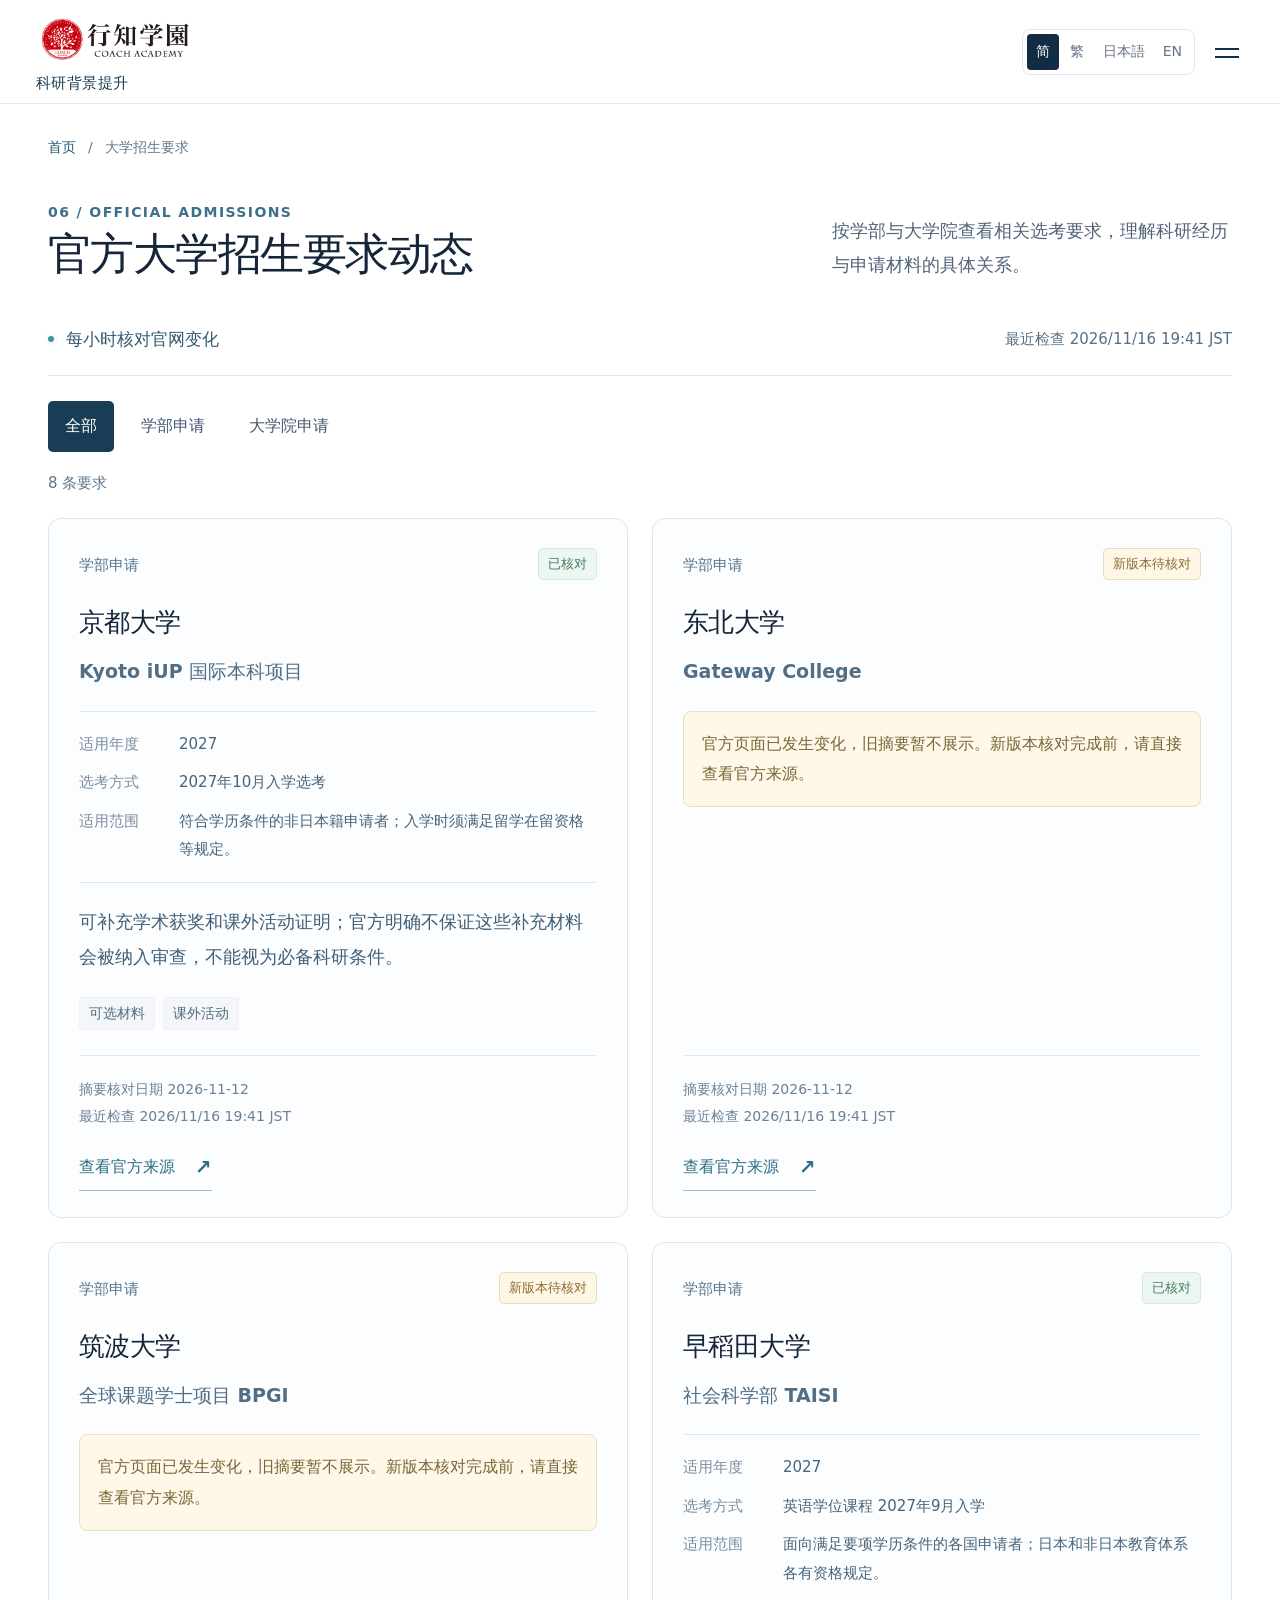
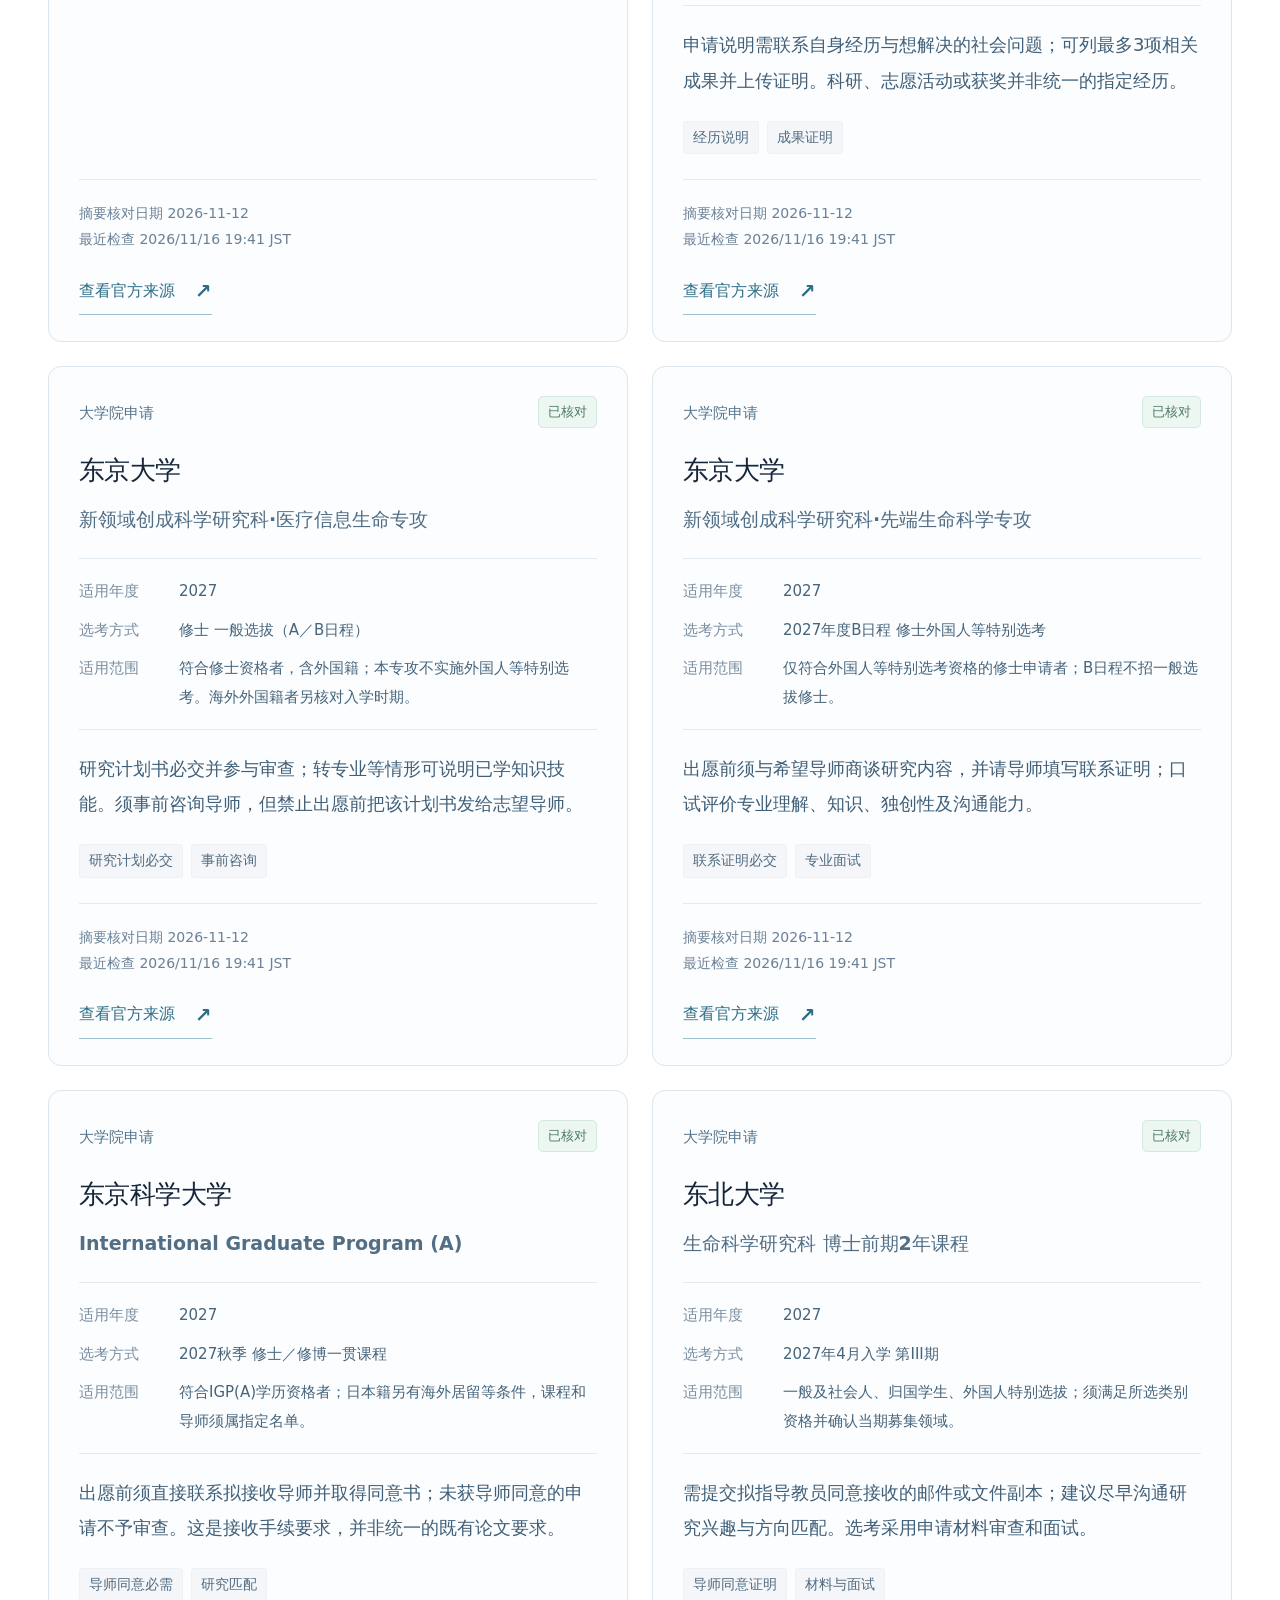
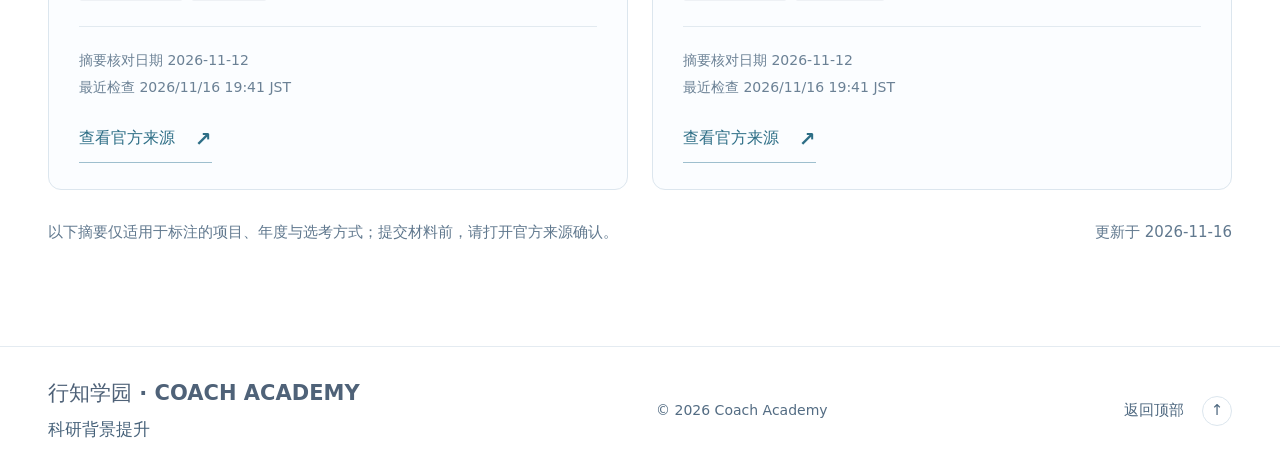
==== admissions.html @ 60f432d0 "Split research website into focused pages with shared navigation" ====
<!doctype html>
<html lang="zh-CN">
<head>
  <meta charset="utf-8">
  <meta name="viewport" content="width=device-width, initial-scale=1">
  <meta name="theme-color" content="#091526">
  <meta name="description" content="行知学园（行知学園 Coach Academy）科研背景提升：面向日本学部与大学院升学，提供生命科学、化学、智能计算、人文社会与经济经营方向的科研实践，并汇总大学官方招生要求与合格成果。">
  <title>招生要求｜行知学园科研背景提升</title>
  <link rel="canonical" href="https://ai-research.coach-ai-assist.com/admissions.html">
  <meta property="og:type" content="website">
  <meta property="og:site_name" content="行知学园科研背景提升">
  <meta property="og:title" content="招生要求｜行知学园科研背景提升">
  <meta property="og:description" content="面向日本学部与大学院升学的科研实践：研究方向、科研经历的申请用途、大学官方招生要求与合格成果。">
  <meta property="og:url" content="https://ai-research.coach-ai-assist.com/admissions.html">
  <meta property="og:image" content="https://ai-research.coach-ai-assist.com/images/logo.png">
  <meta property="og:locale" content="zh_CN">
  <script type="application/ld+json">
  {"@context":"https://schema.org","@graph":[
    {"@type":"EducationalOrganization","@id":"https://coach-ac.co.jp/#organization","name":"行知学園","alternateName":["行知学园","Coach Academy"],"url":"https://coach-ac.co.jp/"},
    {"@type":"EducationalOrganization","@id":"https://www.coach-international.jp/#organization","name":"行知学园国际学校","alternateName":["行知国际学校"],"url":"https://www.coach-international.jp/","parentOrganization":{"@id":"https://coach-ac.co.jp/#organization"}},
    {"@type":"WebSite","@id":"https://ai-research.coach-ai-assist.com/#website","name":"行知学园科研背景提升","alternateName":["行知學園科研背景提升","行知学園 研究実践プログラム","Coach Academy Research Program"],"url":"https://ai-research.coach-ai-assist.com/","inLanguage":["zh-CN","zh-TW","ja","en"],"publisher":[{"@id":"https://coach-ac.co.jp/#organization"},{"@id":"https://www.coach-international.jp/#organization"}]}
  ]}
  </script>
  <link rel="icon" href="images/logo.png">
  <link rel="stylesheet" href="assets/site.css?v=20261116-multipage">
  <script src="assets/site.js?v=20261116-multipage" defer></script>
</head>
<body data-page="admissions" data-page-title="navAdmissions">
<a class="skip-link" href="#main" data-i18n="skip">跳转到正文</a>
<header class="site-header">
  <div class="header-inner">
    <a class="brand" href="index.html" aria-label="行知学园 科研背景提升"><img src="images/logo.png" width="1011" height="367" alt="行知学园 Coach Academy"><span class="header-program" data-i18n="headerProgram">科研背景提升</span></a>
    <nav class="main-nav" id="main-nav" aria-label="主导航"><a href="topics.html" data-i18n="navTopics">研究方向</a>
<a href="practice.html" data-i18n="navPractice">科研实践</a>
<a href="programs.html" data-i18n="navPrograms">项目方案</a>
<a href="applications.html" data-i18n="navApplications">升学应用</a>
<a href="admissions.html" aria-current="page" class="active" data-i18n="navAdmissions">招生要求</a>
<a href="honors.html" data-i18n="navHonors">合格成果</a>
<a href="contact.html" data-i18n="navContact">咨询我们</a></nav>
    <div class="header-tools">
      <div class="language-switch" role="group" aria-label="Language">
        <button type="button" data-language="zh-CN" aria-pressed="true" lang="zh-CN">简</button><button type="button" data-language="zh-TW" aria-pressed="false" lang="zh-TW">繁</button><button type="button" data-language="ja" aria-pressed="false" lang="ja">日本語</button><button type="button" data-language="en" aria-pressed="false" lang="en">EN</button>
      </div>
      <button class="menu-toggle" type="button" aria-controls="main-nav" aria-expanded="false" aria-label="打开菜单"><span></span><span></span></button>
    </div>
  </div>
</header>
<main id="main">
<div class="container breadcrumbs"><a href="index.html" data-i18n="homeNav">首页</a><span aria-hidden="true">/</span><span data-i18n="navAdmissions">招生要求</span></div><section class="admissions-section section-space" id="admissions" aria-labelledby="admissions-title">
    <div class="container">
      <div class="section-heading"><div><p class="eyebrow">06 / OFFICIAL ADMISSIONS</p><h1 id="admissions-title" data-i18n="admissionsTitle">官方大学招生要求动态</h1></div><p class="section-description" data-i18n="admissionsDescription">按学部与大学院查看相关选考要求，理解科研经历与申请材料的具体关系。</p></div>
      <div class="admissions-meta"><span class="admissions-frequency"><span class="status-dot"></span><span data-i18n="admissionsFrequency">每小时核对官网变化</span></span><span id="admissions-checked"></span></div>
      <div class="admissions-filters" id="admissions-filters" role="group" aria-label="按申请阶段筛选">
        <button class="filter-button" type="button" data-level="all" aria-pressed="true" data-i18n="admissionsAll">全部</button><button class="filter-button" type="button" data-level="undergraduate" aria-pressed="false" data-i18n="undergraduateLabel">学部申请</button><button class="filter-button" type="button" data-level="graduate" aria-pressed="false" data-i18n="graduateLabel">大学院申请</button>
      </div>
      <p class="admissions-status" id="admissions-status" role="status" aria-live="polite"></p>
      <div class="admissions-grid" id="admissions-grid"><div class="admissions-fallback"><p data-i18n="admissionsFallback">具体要求因学校、项目和选考方式而异。暂未载入核对记录时，可先查看下方申请指导，并以学校当年度募集要项为准。</p><a class="text-link" href="applications.html#applications"><span data-i18n="applicationGuide">查看科研经历的申请用途</span><span aria-hidden="true">↑</span></a></div></div>
      <div class="admissions-bottom"><p data-i18n="admissionsNote">以下摘要仅适用于标注的项目、年度与选考方式；提交材料前，请打开官方来源确认。</p><span id="admissions-updated"></span></div>
    </div>
  </section>
</main>
<footer class="site-footer"><div class="container footer-inner"><div><span class="footer-brand" data-i18n="footerBrand">行知学园 · COACH ACADEMY</span><p data-i18n="footerProgram">科研背景提升</p></div><p>© <span id="copyright-year">2026</span> Coach Academy</p><a href="#main" class="back-top"><span data-i18n="backTop">返回顶部</span><span aria-hidden="true">↑</span></a></div></footer>
</body>
</html>
---- assets/site.css ----
:root{--navy:#091526;--navy-soft:#10223a;--ink:#16263a;--muted:#65758a;--line:#dce4ed;--paper:#f5f8fb;--cyan:#78ece0;--blue:#297cba;--violet:#b3a4ff;--radius:16px;font-family:Inter,"Noto Sans SC","Noto Sans JP","Noto Sans TC","PingFang SC","Microsoft YaHei",system-ui,sans-serif;color:var(--ink);font-synthesis:none;-webkit-font-smoothing:antialiased}*{box-sizing:border-box}html{scroll-behavior:smooth;scroll-padding-top:100px}body{margin:0;background:#fff;line-height:1.75}button,input{font:inherit}button,a,input{-webkit-tap-highlight-color:transparent}a{color:inherit;text-decoration:none}button{cursor:pointer}img{max-width:100%;display:block}h1,h2,h3,p{margin:0}button{border:0}svg{display:block}::selection{background:#b8f0eb;color:#132c46}:focus-visible{outline:3px solid #2fa9a1;outline-offset:5px;border-radius:4px}[hidden]{display:none!important}.container{width:min(1224px,calc(100% - 96px));margin-inline:auto}.section-space{padding-block:100px}.eyebrow{font-size:11px;font-weight:700;letter-spacing:.16em;color:#3d708e;line-height:1.5}.eyebrow.light{color:#8fcacb}.skip-link{position:fixed;top:10px;left:12px;z-index:1000;background:#fff;padding:10px 16px;transform:translateY(-160%)}.skip-link:focus{transform:none}.sr-only{position:absolute;width:1px;height:1px;padding:0;margin:-1px;overflow:hidden;clip:rect(0,0,0,0);white-space:nowrap;border:0}.site-header{height:83px;background:rgba(255,255,255,.97);border-bottom:1px solid #e6ebef;position:sticky;top:0;z-index:50;backdrop-filter:blur(20px)}.header-inner{width:min(1350px,calc(100% - 72px));height:100%;margin:auto;display:flex;align-items:center;gap:35px}.brand{width:184px;flex:none}.brand img{width:100%;height:auto}.main-nav{display:flex;align-items:center;justify-content:center;gap:31px;flex:1}.main-nav a{font-size:13px;font-weight:600;color:#42536a;white-space:nowrap;position:relative;padding:25px 0}.main-nav a:after{position:absolute;content:"";height:2px;background:#339593;bottom:16px;left:0;right:0;transform:scaleX(0);transition:transform .2s}.main-nav a:hover:after,.main-nav a.active:after{transform:scaleX(1)}.header-tools{display:flex;align-items:center;gap:15px}.language-switch{display:flex;gap:2px;padding:4px;border:1px solid #dfe7ec;border-radius:8px;flex:none}.language-switch button{background:none;color:#657184;font-size:11px;min-width:27px;padding:4px 7px;border-radius:4px}.language-switch button[aria-pressed=true]{background:#112c43;color:white}.language-switch button:hover{background:#e6f1f3;color:#173850}.menu-toggle{display:none;background:none;width:34px;height:36px;padding:8px 5px}.menu-toggle span{display:block;height:2px;width:24px;background:#142e46;transition:transform .2s;margin:6px 0}.hero{position:relative;overflow:hidden;background:radial-gradient(ellipse at 78% 39%,#173049 0,transparent 48%),linear-gradient(110deg,#081524,#0c1b31 80%);color:#f9fbff}.hero-grid{position:absolute;inset:0;background-image:linear-gradient(#78b5cb08 1px,transparent 1px),linear-gradient(90deg,#78b5cb08 1px,transparent 1px);background-size:56px 56px;mask-image:linear-gradient(to right,transparent,#000 65%)}.hero-inner{position:relative;display:grid;grid-template-columns:1.04fr 1fr;align-items:center;min-height:658px;padding-block:70px 60px}.hero-copy{position:relative;z-index:2}.hero-copy .eyebrow{display:flex;align-items:center;gap:10px;font-size:10px;letter-spacing:.15em;margin-bottom:33px}.status-dot{display:inline-block;width:6px;height:6px;background:#63d9c8;border-radius:50%;flex:none;box-shadow:0 0 0 4px #6cdcca12}.hero-program{font-size:14px;letter-spacing:.14em;font-weight:500;color:#a2b8cb;margin-bottom:14px}.hero h1{font-size:clamp(38px,3.55vw,55px);font-weight:650;line-height:1.43;letter-spacing:-.035em}.gradient-text{background:linear-gradient(100deg,#9beee7 5%,#b7b9f9 90%);-webkit-background-clip:text;background-clip:text;color:transparent}.hero-description{color:#a4b4c7;font-size:15px;line-height:2;max-width:490px;margin-top:23px}.hero-actions{display:flex;align-items:center;gap:15px;margin-top:32px}.button{display:inline-flex;align-items:center;justify-content:center;gap:29px;min-height:48px;padding:12px 22px;border-radius:7px;font-size:13px;font-weight:650;transition:transform .2s,background .2s,box-shadow .2s;line-height:1.6}.button:hover{transform:translateY(-2px)}.button-primary{background:#9be9df;color:#123639;box-shadow:0 5px 22px #81e8da0d}.button-primary:hover{background:#c0f8ee;box-shadow:0 7px 26px #81e8da24}.button-ghost{border:1px solid #b0c9e32e;background:#d2e5ff04;color:#d4dfed}.button-ghost:hover{background:#c6e7ff0c}.button-dark{background:#123047;color:#fff}.button-dark:hover{background:#1d4b67}.hero-note{display:flex;gap:12px;align-items:center;color:#8295ab;font-size:11px;letter-spacing:.035em;margin-top:30px}.tiny-line{width:28px;height:1px;background:#50667c}.hero-art{position:relative;aspect-ratio:1;min-width:0;margin-left:-12px;margin-right:-18px}.orbital{width:100%;height:100%}.orbits{transform-origin:center;animation:orbit-breathe 12s ease-in-out infinite}.orbit-satellite{transform-origin:center;animation:satellite 42s linear infinite}.orbital-halo{transform-origin:center;animation:satellite 140s linear infinite}.orbital-label{position:absolute;font-family:monospace;font-size:8px;letter-spacing:.15em;color:#7b97af;white-space:nowrap}.top-label{top:3%;right:14%}.bottom-label{bottom:3%;left:25%;display:flex;align-items:center;gap:9px;font-size:7px}.art-cross{position:absolute;color:#548099;font:18px monospace}.cross-one{left:3%;top:16%}.cross-two{right:0;bottom:16%}.art-tag{position:absolute;padding:10px 14px;border:1px solid #a6d7f024;border-radius:8px;background:#10243acf;box-shadow:0 15px 30px #00000017;backdrop-filter:blur(10px);font-size:11px;line-height:1.5;display:grid;grid-template-columns:6px 1fr;column-gap:9px;align-items:center;white-space:nowrap;color:#dce7f2}.art-tag small{grid-column:2;color:#6f92af;font-size:7px;letter-spacing:.1em;margin-top:3px}.tag-one{top:20%;left:0;animation:float 8s ease-in-out infinite}.tag-two{right:-1%;top:43%;animation:float 9s -3s ease-in-out infinite}.tag-three{bottom:12%;left:10%;animation:float 10s -1s ease-in-out infinite}.tag-dot{width:5px;height:5px;border-radius:50%}.cyan{background:#75e7df}.violet{background:#bfa8f8}.blue{background:#82b9f5}.hero-bottom{position:relative;border-top:1px solid #adcfec1c;display:flex;justify-content:space-between;align-items:center;padding-block:19px;color:#6d859e;font-size:8px;letter-spacing:.14em}.hero-bottom>a{display:flex;align-items:center;gap:22px;color:#8ca1b7;font-size:10px;letter-spacing:.06em}.introduction{display:grid;grid-template-columns:1.08fr 1fr;gap:90px;padding-block:68px;align-items:center}.introduction h2{font-size:26px;line-height:1.6;font-weight:600;letter-spacing:-.02em;margin-top:14px}.introduction>p{font-size:14px;color:#748091;line-height:2.1;padding-top:15px}.topics-section{background:var(--paper);border-top:1px solid #e9eef3;border-bottom:1px solid #e8eef4}.section-heading{display:flex;justify-content:space-between;gap:55px;align-items:flex-end;margin-bottom:38px}.section-heading h2{font-size:33px;letter-spacing:-.03em;line-height:1.5;font-weight:650;margin-top:13px}.section-description{color:#6f7d8e;font-size:13px;max-width:340px;line-height:1.95;padding-bottom:4px}.catalog-toolbar{display:flex;align-items:center;justify-content:space-between;gap:20px;padding-bottom:24px;border-bottom:1px solid #dce5ee}.catalog-meta{display:flex;align-items:center;gap:12px;font-size:13px;color:#344e63;font-weight:600}.catalog-meta .status-dot{background:#348f97;box-shadow:none}.catalog-total{font-size:10px;background:#e5edf4;border:1px solid #d8e4ee;color:#617a8e;border-radius:5px;padding:1px 7px;font-weight:500}.search-box{display:flex;gap:10px;align-items:center;border:1px solid #dce5ed;background:#fff;border-radius:7px;padding:9px 13px;width:290px}.search-box:focus-within{outline:2px solid #62acae;outline-offset:2px}.search-box svg{width:16px;height:16px;stroke:#8097ab;stroke-width:1.7;flex:none}.search-box input{border:0;outline:none;background:none;min-width:0;width:100%;font-size:11px;color:#345269}.search-box input::placeholder{color:#7b8b9c}.topic-filters{display:flex;flex-wrap:wrap;gap:9px;margin:22px 0 10px}.filter-button{font-size:11px;border:1px solid transparent;border-radius:5px;background:transparent;padding:7px 14px;color:#617084;transition:background .2s,color .2s}.filter-button:hover{background:#e4edf3}.filter-button[aria-pressed=true]{background:#193d54;color:#fff}.filter-count{font-size:9px;opacity:.65;margin-left:7px;font-variant-numeric:tabular-nums}.catalog-status{font-size:11px;color:#7a8a9a;min-height:29px;margin-bottom:8px}.topic-grid{display:grid;grid-template-columns:repeat(3,minmax(0,1fr));gap:19px}.topic-card{background:#fff;border:1px solid #e0e7ee;border-radius:11px;padding:25px 25px 22px;position:relative;overflow:hidden;transition:transform .2s,box-shadow .2s,border-color .2s;display:flex;flex-direction:column;min-height:255px}.topic-card:before{position:absolute;content:"";top:0;left:25px;right:25px;height:2px;background:linear-gradient(90deg,#63abae,#bdd7e1);transform:scaleX(0);transform-origin:left;transition:transform .25s}.topic-card:hover{transform:translateY(-3px);box-shadow:0 14px 32px #243e5e0a;border-color:#bad2df}.topic-card:hover:before{transform:scaleX(1)}.topic-card-top{display:flex;justify-content:space-between;align-items:center;gap:10px;margin-bottom:24px}.topic-icon{width:31px;height:31px;background:#eff7f7;border:1px solid #e0eeee;border-radius:8px;display:grid;place-items:center;color:#459295}.topic-icon svg{width:20px;height:20px}.stage-label{font-size:9px;padding:3px 7px;line-height:1.5;border-radius:4px;background:#eff6f4;color:#5b847b;border:1px solid #e0ece8}.stage-label.proposal{color:#847ca3;background:#f5f2fa;border-color:#eae4f4}.topic-card h3{font-size:17px;font-weight:600;line-height:1.65;letter-spacing:-.015em;margin-bottom:10px}.topic-card>p{font-size:12px;line-height:1.95;color:#748296;margin-bottom:22px}.topic-tags{display:flex;gap:6px;flex-wrap:wrap;margin-top:auto}.topic-tag{font-size:9px;padding:2px 7px;border-radius:3px;background:#f4f6f9;border:1px solid #eef1f5;color:#728095}.topic-card-category{font-size:9px;color:#94a1af;letter-spacing:.025em;margin-top:18px;padding-top:13px;border-top:1px solid #f0f3f6;display:flex;align-items:center;gap:7px}.topic-card-category:before{content:"";height:4px;width:4px;background:#97c2c6;border-radius:50%}.catalog-bottom{display:flex;justify-content:space-between;align-items:center;gap:20px;color:#8593a2;font-size:10px;margin-top:27px}.catalog-bottom>span{white-space:nowrap}.catalog-placeholder{padding:30px;background:#fff;border:1px solid #dee7ef;border-radius:10px;grid-column:1/-1;font-size:14px;color:#73859a}.catalog-placeholder a{display:inline-block;color:#2c778e;margin-top:10px}.empty-state{text-align:center;padding:46px 20px;background:#fff;border:1px dashed #ccd9e5;border-radius:11px;grid-column:1/-1;color:#73859a;font-size:13px}.reset-search{display:block;margin:16px auto 0;font-size:12px;background:#e7f0f3;color:#345e75;padding:8px 15px;border-radius:5px}.pathway-section{background:#fff}.pathway-grid{display:grid;grid-template-columns:repeat(4,minmax(0,1fr));gap:30px;padding-top:15px}.path-card{position:relative;border-top:1px solid #d9e3eb;padding-top:28px}.path-number{position:absolute;background:white;top:-11px;left:0;padding-right:14px;font-family:monospace;color:#93a5b6;font-size:11px}.path-card:not(:last-child):after{content:"→";position:absolute;right:-16px;top:-16px;color:#b5c6d3;font-size:18px;background:#fff}.path-symbol{font-size:26px;color:#438c99;margin-bottom:14px;line-height:1.5}.path-card h3{font-size:18px;font-weight:600;margin-bottom:10px}.path-card p{font-size:12px;color:#7c8899;line-height:1.95;max-width:235px}.path-label{font-family:monospace;font-size:8px;color:#9aa7b6;letter-spacing:.14em;display:block;margin-top:20px}.honors-section{background:radial-gradient(ellipse at 0 100%,#1b3446 0,transparent 55%),#0e1e31;color:#eef4fa;position:relative}.honors-section .section-description{color:#91a3b8}.honors-grid{display:grid;grid-template-columns:repeat(2,minmax(0,1fr));gap:24px}.honor-card{background:linear-gradient(135deg,#ffffff09,#ffffff02);border:1px solid #7899bf30;border-radius:12px;padding:34px 36px;position:relative;overflow:hidden}.honor-card:after{content:"";position:absolute;width:140px;height:140px;right:-60px;top:55px;border:1px solid #9fd5d91a;border-radius:50%;box-shadow:0 0 0 20px #9fd5d907,0 0 0 40px #9fd5d903}.honor-top{display:flex;justify-content:space-between;align-items:center;gap:10px;margin-bottom:29px}.honor-year{font:11px monospace;letter-spacing:.12em;color:#adc1d6}.honor-badge{display:flex;gap:6px;align-items:center;color:#a9dfd5;font-size:9px;background:#86ccb70a;border:1px solid #8bcbb72e;padding:4px 8px;border-radius:4px}.honor-badge:before{content:"✧";font-size:12px}.honor-card h3{font-size:30px;font-weight:600;letter-spacing:-.02em;line-height:1.45;margin-bottom:10px;position:relative;z-index:1}.honor-school,.honor-department{font-size:12px;color:#9fb3c9;line-height:1.8}.honor-person{margin-top:30px;padding-top:20px;border-top:1px solid #b2d0ef16;display:flex;gap:14px;align-items:center}.person-monogram{width:33px;height:33px;border-radius:50%;border:1px solid #8eb9d132;display:grid;place-items:center;color:#a5d3d6;font-size:12px;background:#b0d8e707}.person-name{font-size:12px;color:#d5e1ef}.person-program{font-size:9px;color:#708ba5;margin-top:3px}.honors-bottom{display:flex;justify-content:space-between;align-items:center;gap:30px;margin-top:27px;font-size:10px;color:#748ca4}.text-link{display:flex;gap:24px;align-items:center;font-size:12px;border-bottom:1px solid #5c87925c;padding-bottom:5px}.light-link{color:#b4d4dc}.honors-fallback{grid-column:1/-1;color:#a6b8cc;border:1px solid #6f92b840;padding:30px;border-radius:10px;font-size:13px}.honors-fallback a{display:inline-block;color:#a9e5df;margin-top:10px}.contact-section{background:#f8fafc}.contact-layout{display:grid;grid-template-columns:1fr 1fr;gap:80px;align-items:center}.contact-copy :is(h1,h2){font-size:34px;line-height:1.55;letter-spacing:-.025em;font-weight:600;margin-top:18px}.contact-copy>p:not(.eyebrow){color:#7c899a;font-size:13px;margin-top:17px;max-width:360px}.contact-copy .button{margin-top:27px;min-width:159px}.email-address{display:block;font-size:11px;color:#7a8da2;margin-top:12px;word-break:break-word}.contact-channels{display:flex;justify-content:flex-end;gap:23px}.qr-card{width:200px;background:#fff;border:1px solid #e2e9f0;border-radius:12px;padding:22px 18px 24px;text-align:center}.qr-card img{width:132px;height:132px;object-fit:contain;margin:0 auto 14px}.qr-card>span{display:block;font-size:13px;font-weight:600;color:#40556c}.qr-card small{display:block;font-size:9px;color:#8b98a9;margin-top:5px}.site-footer{border-top:1px solid #e4ebf1;background:#fff;padding-block:30px}.footer-inner{display:flex;justify-content:space-between;gap:30px;align-items:center;color:#8a99ab;font-size:9px}.footer-brand{color:#4f6278;font-size:17px;font-weight:600;letter-spacing:.05em}.footer-brand>span{font-size:8px;letter-spacing:.16em;font-weight:500;margin-left:12px}.footer-inner>div>p{font-size:9px;margin-top:4px;color:#92a0b0}.back-top{display:flex;align-items:center;gap:18px;font-size:10px;color:#6b8398}.back-top span:last-child{border:1px solid #dce6ee;border-radius:50%;width:30px;height:30px;display:grid;place-items:center}@keyframes satellite{to{transform:rotate(360deg)}}@keyframes float{50%{transform:translateY(-9px)}}@keyframes orbit-breathe{50%{transform:scale(1.025);opacity:.8}}
html[lang=en] .hero h1{font-size:clamp(37px,3.5vw,53px);line-height:1.2}html[lang=en] .hero-description{font-size:14px}html[lang=en] .section-heading h2,html[lang=ja] .section-heading h2{font-size:30px}html[lang=en] .main-nav{gap:20px}html[lang=en] .main-nav a{font-size:11px}html[lang=ja] .main-nav{gap:21px}html[lang=ja] .hero h1{font-size:clamp(35px,3.1vw,47px)}html[lang=en] .topic-card h3{font-size:16px}
@media(min-width:1500px){.hero-inner{min-height:700px}.hero h1{font-size:58px}.hero-art{margin-right:-40px}}@media(max-width:1150px){.container{width:calc(100% - 64px)}.header-inner{width:calc(100% - 48px);gap:20px}.brand{width:153px}.main-nav{gap:23px}.main-nav a{font-size:12px}.language-switch button{padding:4px 6px}.hero-inner{min-height:610px}.hero-art{margin-right:-8px}.hero-copy .eyebrow{font-size:9px}.hero-description{font-size:14px}.hero h1{font-size:42px}.section-heading h2{font-size:30px}.introduction{gap:50px}.topic-card{padding:22px 20px}.contact-layout{gap:45px}.contact-channels{gap:16px}.qr-card{width:180px;padding:20px 14px}.qr-card img{width:125px;height:125px}.honor-card h3{font-size:27px}html[lang=ja] .main-nav,html[lang=en] .main-nav{gap:15px}html[lang=ja] .main-nav a{font-size:11px}}
@media(max-width:920px){.header-inner{gap:15px}.brand{width:149px}.main-nav{position:absolute;left:0;right:0;top:74px;display:none;background:#fff;border-bottom:1px solid #dae4ed;box-shadow:0 18px 20px #0d20370b;padding:18px 32px;flex-direction:column;align-items:stretch;gap:0!important}.main-nav.open{display:flex}.main-nav a{padding:12px 0;font-size:13px!important}.main-nav a:after{bottom:6px;right:auto;width:24px}.header-tools{margin-left:auto}.menu-toggle{display:block}.menu-toggle[aria-expanded=true] span:first-child{transform:translateY(4px) rotate(45deg)}.menu-toggle[aria-expanded=true] span:last-child{transform:translateY(-4px) rotate(-45deg)}.site-header{height:75px}.hero-inner{min-height:570px;grid-template-columns:1.12fr 1fr;padding-block:55px}.hero h1{font-size:35px}.hero-description{font-size:13px}.hero-program{font-size:12px}.hero-art{margin-left:-15px;margin-right:-20px}.art-tag{padding:8px 10px;font-size:9px}.art-tag small{font-size:6px}.hero-actions{gap:9px}.hero-actions .button{font-size:11px;gap:15px;padding:11px 15px}.hero-note{font-size:9px}.top-label{font-size:6px}.bottom-label{display:none}.section-space{padding-block:75px}.introduction{gap:40px;padding-block:50px}.introduction h2{font-size:23px}.introduction>p{font-size:12px}.section-heading h2{font-size:27px}.section-description{font-size:12px;max-width:270px}.topic-grid{grid-template-columns:repeat(2,minmax(0,1fr))}.pathway-grid{gap:20px}.path-card p{font-size:11px}.path-card h3{font-size:17px}.contact-layout{gap:35px;grid-template-columns:1fr 1fr}.contact-copy :is(h1,h2){font-size:28px}.contact-channels{gap:12px}.qr-card{width:155px;padding:18px 12px}.qr-card img{width:110px;height:110px}.qr-card small{font-size:8px}.honor-card{padding:28px}.honor-card h3{font-size:25px}html[lang=en] .hero h1{font-size:35px}html[lang=ja] .hero h1{font-size:30px}html[lang=en] .section-heading h2,html[lang=ja] .section-heading h2{font-size:25px}}
@media(max-width:650px){html{scroll-padding-top:90px}.container{width:calc(100% - 40px)}.header-inner{width:calc(100% - 32px)}.site-header{height:69px}.brand{width:137px}.language-switch{gap:0;padding:3px}.language-switch button{font-size:10px;padding:3px 5px;min-width:23px}.header-tools{gap:8px}.menu-toggle{width:29px}.menu-toggle span{width:21px}.main-nav{top:68px;padding-inline:24px}.hero-inner{display:flex;flex-direction:column;min-height:0;padding-block:48px 4px;align-items:stretch}.hero-copy .eyebrow{font-size:8px;letter-spacing:.12em;margin-bottom:24px}.hero-program{font-size:12px;margin-bottom:12px}.hero h1{font-size:clamp(31px,8vw,43px);line-height:1.45;letter-spacing:-.04em}.hero-description{font-size:12px;max-width:440px;margin-top:18px;line-height:2}.hero-actions{margin-top:25px;gap:12px}.hero-actions .button{font-size:11px;padding:11px 17px;gap:23px;min-height:44px}.hero-note{margin-top:22px;font-size:9px}.hero-art{width:82%;max-width:365px;align-self:center;margin:6px 0 4px;aspect-ratio:1}.top-label{top:6%;right:10%;font-size:5px}.tag-one{left:-5%;top:22%}.tag-two{right:-5%}.tag-three{left:8%;bottom:10%}.art-tag{padding:7px 10px;font-size:9px;gap:6px}.art-tag small{font-size:6px}.hero-bottom{font-size:6px;padding-block:16px;letter-spacing:.1em}.hero-bottom>a{font-size:8px;gap:14px}.introduction{display:block;padding-block:41px}.introduction .eyebrow{font-size:9px}.introduction h2{font-size:24px;line-height:1.6;margin-top:12px;max-width:330px}.introduction>p{font-size:12px;margin-top:15px;padding-top:0;line-height:2.1}.section-space{padding-block:56px}.section-heading{display:block;margin-bottom:27px}.eyebrow{font-size:9px}.section-heading h2{font-size:26px;line-height:1.55;margin-top:11px}.section-description{max-width:100%;font-size:12px;margin-top:14px}.catalog-toolbar{align-items:stretch;flex-direction:column;gap:17px;padding-bottom:17px}.catalog-meta{font-size:12px;gap:9px}.search-box{width:100%;padding:10px 12px}.search-box input{font-size:12px}.topic-filters{gap:5px;margin-top:17px}.filter-button{padding:6px 10px;font-size:10px}.filter-count{font-size:8px;margin-left:5px}.catalog-status{font-size:10px;margin-bottom:7px;min-height:24px}.topic-grid{grid-template-columns:1fr;gap:13px}.topic-card{padding:21px 22px;min-height:0}.topic-card-top{margin-bottom:17px}.topic-card h3{font-size:17px}.topic-card>p{font-size:12px;margin-bottom:17px}.topic-card-category{margin-top:16px;padding-top:11px}.topic-card:hover{transform:none}.catalog-bottom{display:block;font-size:9px;line-height:1.9;margin-top:20px}.catalog-bottom>span{display:block;margin-top:8px}.pathway-grid{grid-template-columns:repeat(2,minmax(0,1fr));row-gap:37px;column-gap:22px}.path-card:nth-child(2):after{display:none}.path-card h3{font-size:17px}.path-card p{font-size:11px;line-height:1.9}.path-symbol{font-size:24px;margin-bottom:11px}.path-label{font-size:7px;margin-top:16px}.honors-grid{grid-template-columns:1fr;gap:16px}.honor-card{padding:25px 25px 23px}.honor-top{margin-bottom:22px}.honor-card h3{font-size:28px}.honor-person{margin-top:24px;padding-top:18px}.honors-bottom{display:block;font-size:9px}.honors-bottom .text-link{margin-top:16px;display:inline-flex;font-size:11px}.contact-layout{display:block}.contact-copy :is(h1,h2){font-size:28px}.contact-copy>p:not(.eyebrow){font-size:12px}.contact-copy .button{font-size:12px;margin-top:23px}.contact-channels{justify-content:flex-start;gap:15px;margin-top:35px}.qr-card{width:calc(50% - 7.5px);padding:20px 12px}.qr-card img{width:125px;height:125px;max-width:100%;margin-bottom:12px}.qr-card small{font-size:8px}.site-footer{padding-block:26px}.footer-inner{display:flex;flex-wrap:wrap;gap:20px;align-items:flex-end}.footer-inner>div{width:100%}.footer-inner>p{font-size:8px}.footer-inner .back-top{margin-left:auto;font-size:9px}.footer-brand{font-size:18px}.footer-brand>span{font-size:8px}.back-top span:last-child{width:27px;height:27px}html[lang=en] .hero h1{font-size:37px;line-height:1.2}html[lang=ja] .hero h1{font-size:32px;line-height:1.5}html[lang=en] .section-heading h2,html[lang=ja] .section-heading h2{font-size:25px}html[lang=en] .hero-description{font-size:12px}}
@media(max-width:360px){.container{width:calc(100% - 32px)}.header-inner{width:calc(100% - 24px)}.brand{width:117px}.header-tools{gap:4px}.language-switch button{font-size:9px;padding:3px 4px}.hero h1{font-size:30px}.hero-actions .button{gap:12px;padding-inline:12px}.hero-art{width:88%}.contact-channels{gap:10px}.qr-card{width:calc(50% - 5px)}html[lang=en] .hero h1{font-size:33px}html[lang=ja] .hero h1{font-size:28px}}
@media(prefers-reduced-motion:reduce){html{scroll-behavior:auto}*,*:before,*:after{animation:none!important;transition:none!important}.button:hover,.topic-card:hover{transform:none}}

.stage-label.pilot{color:#7183a4;background:#f0f4fb;border-color:#e1e8f4}

/* Original admission posters, displayed in full without cropping. */
.honor-poster{position:relative;z-index:1;display:block;width:min(100%,320px);margin:0 auto 29px;background:#081524;border:1px solid #a9c3d94a;border-radius:8px;overflow:hidden;box-shadow:0 14px 28px #0000001f;transition:border-color .2s,box-shadow .2s}
.honor-poster:hover{border-color:#96d9d3;box-shadow:0 18px 34px #00000030}
.honor-poster-image{display:block;width:100%;height:auto;object-fit:contain;background:#faf7f1}
.honor-poster-caption{display:flex;justify-content:space-between;align-items:center;gap:14px;padding:11px 13px;color:#b4dcd9;background:#10283d;font-size:10px;line-height:1.6}
.honor-poster-caption>span:last-child{font-size:15px}
@media(max-width:650px){.honor-poster{margin-bottom:24px}.honor-poster-caption{font-size:10px}}

/* Readable typography and a prominent Coach Academy research brand. */
body{font-size:18px;line-height:1.8}
.site-header{height:104px}
html{scroll-padding-top:124px}
.brand{width:190px;display:flex;flex-direction:column;align-items:flex-start;gap:4px}
.brand img{width:165px}
.header-program{font-size:15px;font-weight:700;line-height:1.35;color:#183e56;letter-spacing:.025em}
.header-inner{gap:28px}
html[lang] .main-nav{gap:24px}
html[lang] .main-nav a{font-size:16px;padding-block:30px}
.language-switch button{font-size:14px;min-height:36px;min-width:32px;padding:4px 8px}
.hero-inner{grid-template-columns:1.12fr 1fr;gap:24px;min-height:720px}
.hero-copy .eyebrow{font-size:13px;margin-bottom:25px;letter-spacing:.1em}
html[lang] .hero h1{font-size:56px;font-weight:750;line-height:1.3;letter-spacing:-.025em}
.hero .brand-name{display:inline-block;font-size:.78em;letter-spacing:.025em;margin-bottom:10px}
.hero .brand-program{display:inline-block}
.hero-program{font-size:23px;color:#d9e6f2;line-height:1.7;letter-spacing:0;margin-top:23px;margin-bottom:0;font-weight:500}
html[lang] .hero-description{font-size:18px;color:#c0cddd;line-height:1.9;max-width:560px;margin-top:18px}
.hero-actions{flex-wrap:wrap;gap:16px}
.button,.hero-actions .button{font-size:17px;min-height:54px;padding:13px 22px;gap:22px}
.hero-note{font-size:15px;color:#abbdd0;line-height:1.8}
.hero-art{margin-left:0;margin-right:0}
.tag-four{top:10%;right:0;max-width:46%;animation:float 9s -2s ease-in-out infinite}
.tag-five{bottom:12%;right:0;max-width:46%;animation:float 11s -4s ease-in-out infinite}
.tag-dot.amber{background:#e8c391}
.tag-dot.rose{background:#eea7bc}
.art-tag{font-size:15px;padding:12px 15px;white-space:normal}
.art-tag small{font-size:11px;letter-spacing:.02em;color:#a6bfd4}
.orbital-label{font-size:11px;letter-spacing:.05em;color:#9ab4ca}
.bottom-label{font-size:9px;left:12%}
.hero-bottom{font-size:11px;color:#a5b8cb;letter-spacing:.07em}
.hero-bottom>a{font-size:15px;color:#bdcfdf}
.eyebrow{font-size:14px;letter-spacing:.1em}
.introduction h2{font-size:32px}
.introduction>p{font-size:18px;color:#516479;line-height:1.9}
html[lang] .section-heading h2{font-size:38px;line-height:1.5}
.section-description{font-size:18px;max-width:400px;color:#516479;line-height:1.9}
.catalog-meta{font-size:19px}
.catalog-total{font-size:14px;padding:2px 9px;color:#425d72}
.search-box{width:340px;padding:12px 15px}
.search-box input{font-size:16px}
.search-box input::placeholder{color:#627489}
.search-box svg{width:20px;height:20px;fill:none}
.topic-filters{gap:10px;margin-top:25px}
.filter-button{font-size:16px;padding:10px 16px;min-height:48px;color:#425870}
.filter-count{font-size:13px;opacity:.85}
.catalog-status{font-size:15px;color:#5e7185;min-height:32px;margin:15px 0}
.topic-grid{gap:24px}
.topic-card{padding:28px;min-height:330px}
.topic-card-top{margin-bottom:22px;align-items:flex-start}
.topic-icon{width:38px;height:38px}
.topic-icon svg{width:24px;height:24px}
.stage-label{font-size:14px;padding:4px 9px;color:#38665d}
.stage-label.pilot{color:#4d6288}
.stage-label.proposal{color:#665583}
html[lang] .topic-card h3{font-size:23px;line-height:1.55;margin-bottom:15px}
.topic-card>p{font-size:17px;line-height:1.9;color:#52667d;margin-bottom:23px}
.topic-tags{gap:8px}
.topic-tag{font-size:14px;color:#51637a;padding:3px 9px}
.topic-card-category{font-size:14px;color:#60778d;margin-top:20px;padding-top:15px}
.catalog-bottom{font-size:15px;line-height:1.8;color:#5e7185;align-items:flex-start}
.catalog-placeholder,.empty-state{font-size:17px;color:#516479}
.reset-search{font-size:16px;min-height:44px;padding:10px 18px}
.pathway-grid{gap:30px}
.path-number{font-size:16px;top:-16px;color:#60798e}
.path-symbol{font-size:32px}
.path-card h3{font-size:24px;line-height:1.5}
.path-card p{font-size:17px;line-height:1.9;color:#53677d;max-width:none}
.path-label{font-size:12px;color:#637a8d;letter-spacing:.06em}
.honors-section .section-description{color:#c0cfdf}
.honor-year{font-size:16px;color:#d2dfeb}
.honor-badge{font-size:14px;padding:6px 10px}
.honor-badge:before{font-size:18px}
.honor-card h3{font-size:34px}
.honor-school,.honor-department{font-size:18px;color:#c0d0e1}
.honor-poster-caption{font-size:15px;line-height:1.7;padding:13px}
.person-monogram{width:42px;height:42px;font-size:18px}
.person-name{font-size:19px}
.person-program{font-size:15px;color:#afc2d5}
.honors-bottom{font-size:15px;color:#b0c3d6}
.honors-fallback{font-size:17px}
.contact-copy :is(h1,h2){font-size:38px}
.contact-copy>p:not(.eyebrow){font-size:18px;color:#516479;max-width:460px}
.email-address{font-size:16px;color:#4d667e}
.qr-card>span{font-size:19px}
.qr-card small{font-size:14px;line-height:1.8;color:#60758b}
.footer-inner{font-size:14px;color:#536c83}
.footer-brand{display:block;font-size:21px;line-height:1.55;letter-spacing:0}
.footer-inner>div>p{font-size:17px;color:#47627a}
.back-top{font-size:15px;color:#4d677f}
@media(max-width:1100px){
  .site-header{height:96px}
  .header-inner{gap:20px}
  .brand{width:190px}
  .brand img{width:150px}
  .header-program{font-size:14px}
  html[lang] .main-nav{position:absolute;left:0;right:0;top:95px;display:none;background:#fff;border-bottom:1px solid #dae4ed;box-shadow:0 18px 20px #0d20370b;padding:18px 32px;flex-direction:column;align-items:stretch;gap:0}
  html[lang] .main-nav.open{display:flex}
  html[lang] .main-nav a{font-size:17px!important;padding:13px 0}
  .main-nav a:after{bottom:6px;right:auto;width:24px}
  .header-tools{margin-left:auto}
  .menu-toggle{display:block}
  .menu-toggle[aria-expanded=true] span:first-child{transform:translateY(4px) rotate(45deg)}
  .menu-toggle[aria-expanded=true] span:last-child{transform:translateY(-4px) rotate(-45deg)}
  .hero-inner{min-height:680px;gap:10px}
  html[lang] .hero h1{font-size:45px}
  .hero-program{font-size:21px}
  .hero-art{margin:0}
  .tag-five{bottom:4%}
  .art-tag{font-size:13px;padding:10px 12px}
  .art-tag small{font-size:10px}
  .top-label{font-size:9px}
  .bottom-label{display:none}
  .topic-grid{grid-template-columns:repeat(2,minmax(0,1fr))}
  .section-heading{gap:35px}
  html[lang] .section-heading h2{font-size:32px}
  .pathway-grid{grid-template-columns:repeat(2,minmax(0,1fr));row-gap:44px}
  .path-card:nth-child(2):after{display:none}
  .qr-card small{font-size:13px}
  .footer-inner{flex-wrap:wrap}
}
@media(max-width:800px){
  .hero-inner{display:flex;flex-direction:column;min-height:0;align-items:stretch;padding-block:50px 16px}
  html[lang] .hero h1{font-size:52px}
  .hero-art{width:min(82%,420px);align-self:center;margin:12px 0}
  .introduction{grid-template-columns:1fr;gap:22px;padding-block:48px}
  .introduction>p{padding-top:0}
  .section-heading{display:block}
  .section-description{max-width:100%;margin-top:18px}
  .contact-layout{display:block}
  .contact-channels{justify-content:flex-start;margin-top:35px}
  .qr-card{width:200px}
  .qr-card img{width:132px;height:132px}
}
@media(max-width:650px){
  body{font-size:17px}
  html{scroll-padding-top:108px}
  .site-header{height:88px}
  .header-inner{gap:12px}
  .brand{width:145px;gap:4px}
  .brand img{width:135px}
  .header-program{font-size:13px;letter-spacing:0}
  .header-tools{gap:7px}
  .language-switch button{font-size:12px;min-width:24px;min-height:34px;padding:4px 5px}
  html[lang] .main-nav{top:87px;padding:18px 24px}
  .hero-copy .eyebrow{font-size:11px;letter-spacing:.06em;margin-bottom:22px}
  html[lang] .hero h1{font-size:clamp(34px,9vw,46px);line-height:1.4}
  .hero .brand-name{font-size:.85em;margin-bottom:8px}
  .hero-program{font-size:20px;line-height:1.7;margin-top:20px}
  html[lang] .hero-description{font-size:17px;line-height:1.9;margin-top:17px}
  .hero-actions{gap:12px;margin-top:25px}
  .hero-actions .button{font-size:16px;padding:12px 16px;gap:16px;min-height:50px}
  .hero-note{font-size:14px;gap:9px;margin-top:25px}
  .hero-art{width:84%;max-width:365px}
  .hero-art{display:grid;grid-template-columns:repeat(2,minmax(0,1fr));gap:10px;width:100%;max-width:420px;aspect-ratio:auto}
  .hero-art .orbital{grid-column:1/-1;height:auto;aspect-ratio:1}
  .hero-art .art-tag{position:static;min-width:0;max-width:none;animation:none;transform:none;align-self:stretch}
  .hero-art .art-tag>span[data-i18n],.hero-art .art-tag small{min-width:0;overflow-wrap:anywhere}
  .hero-art .tag-five{grid-column:1/-1}
  .hero-art .orbital-label,.hero-art .art-cross{display:none}
  .art-tag{font-size:13px;padding:9px 11px}
  .art-tag small{font-size:10px}
  .top-label{font-size:8px}
  .hero-bottom{font-size:10px;flex-wrap:wrap;gap:14px;line-height:1.7}
  .hero-bottom>a{font-size:14px}
  .eyebrow,.introduction .eyebrow{font-size:12px}
  .introduction h2{font-size:28px;max-width:none}
  .introduction>p{font-size:17px;line-height:1.9}
  html[lang] .section-heading h2{font-size:30px}
  .section-description{font-size:17px;line-height:1.9}
  .catalog-meta{font-size:18px;flex-wrap:wrap}
  .catalog-total{font-size:14px}
  .search-box{width:100%;padding:12px}
  .search-box input{font-size:16px}
  .topic-filters{gap:8px}
  .filter-button{font-size:15px;padding:9px 12px;min-height:44px}
  .filter-count{font-size:13px;margin-left:7px}
  .catalog-status{font-size:14px;line-height:1.8}
  .topic-grid{grid-template-columns:1fr;gap:18px}
  .topic-card{padding:25px 22px;min-height:0}
  html[lang] .topic-card h3{font-size:22px}
  .topic-card>p{font-size:17px;line-height:1.9}
  .stage-label,.topic-tag,.topic-card-category{font-size:14px}
  .catalog-bottom{font-size:14px;line-height:1.9}
  .pathway-grid{column-gap:20px}
  .path-card h3{font-size:21px}
  .path-card p{font-size:16px;line-height:1.85}
  .path-label{font-size:11px}
  .honor-card h3{font-size:30px}
  .honor-school,.honor-department{font-size:17px}
  .honor-poster-caption{font-size:15px}
  .honors-bottom{font-size:14px;line-height:1.9}
  .contact-copy :is(h1,h2){font-size:32px}
  .contact-copy>p:not(.eyebrow){font-size:17px}
  .contact-copy .button{font-size:17px}
  .email-address{font-size:15px}
  .qr-card{width:calc(50% - 7.5px);padding:20px 12px}
  .qr-card>span{font-size:18px}
  .qr-card small{font-size:13px}
  .footer-brand{font-size:20px}
  .footer-inner>div>p{font-size:16px}
  .footer-inner>p{font-size:13px}
  .footer-inner .back-top{font-size:14px}
}
@media(max-width:360px){
  .header-inner{gap:8px}
  .brand{width:124px}
  .brand img{width:117px}
  .header-program{font-size:12px}
  .header-tools{gap:4px}
  .language-switch button{font-size:12px;padding:4px 4px;min-width:22px}
  html[lang] .hero h1{font-size:32px}
  .hero-actions .button{font-size:16px;padding-inline:13px;gap:12px}
  .pathway-grid{grid-template-columns:1fr;gap:38px}
  .path-card:after{display:none}
  .path-card h3{font-size:22px}
  .contact-channels{gap:10px}
  .qr-card{width:calc(50% - 5px)}
}

/* Research experience, application pathways and official admissions records. */
.applications-section{background:linear-gradient(135deg,#eff6f8,#f5f5fc);border-top:1px solid #e0eaf0;border-bottom:1px solid #e0e7ef}
.applications-section .section-heading>div{max-width:720px}
.applications-grid{display:grid;grid-template-columns:repeat(2,minmax(0,1fr));gap:26px;align-items:stretch}
.application-card{padding:34px 34px 30px;background:#fff;border:1px solid #d9e5ed;border-radius:16px;display:flex;flex-direction:column;position:relative;overflow:hidden;box-shadow:0 10px 30px #1b3b5c04}
.application-card:before{content:"";position:absolute;left:0;top:0;right:0;height:4px;background:linear-gradient(90deg,#3d9299,#b4d6de)}
.graduate-path:before{background:linear-gradient(90deg,#6a72af,#c5c4e7)}
.application-top{display:flex;align-items:center;justify-content:space-between;gap:20px;margin-bottom:23px}
.application-number{font:18px monospace;letter-spacing:.08em;color:#859db1}
.application-level{font-size:15px;font-weight:650;line-height:1.6;background:#eaf4f5;color:#386f77;border:1px solid #d7e9eb;border-radius:6px;padding:6px 12px}
.graduate-path .application-level{background:#f0eff8;color:#626590;border-color:#e3e1f1}
.application-card h3{font-size:26px;line-height:1.55;font-weight:650;letter-spacing:-.015em;margin:0 0 15px}
.application-lead{font-size:18px;line-height:1.9;color:#526b80}
.application-uses{list-style:none;padding:0;margin:26px 0 28px;counter-reset:application-step}
.application-uses li{position:relative;padding:22px 0 0 39px;counter-increment:application-step;border-top:1px solid #e3ebf1;margin:0 0 22px}
.application-uses li:last-child{margin-bottom:0}
.application-uses li:before{content:counter(application-step,decimal-leading-zero);position:absolute;left:0;top:25px;font:14px monospace;color:#5c8a9d}
.application-uses h4{font-size:20px;line-height:1.6;font-weight:650;color:#21425a;margin:0 0 9px}
.application-uses p{font-size:17px;line-height:1.9;color:#5c7084}
.application-note{font-size:15px;line-height:1.9;color:#526d82;padding:18px 20px;margin-top:auto;border-radius:8px;background:#f2f7fa;border:1px solid #e3edf3}
.graduate-path .application-note{background:#f5f4fa;border-color:#ebe9f3;color:#626b88}
.admissions-section{background:#fff}
.admissions-section .section-heading>div{max-width:720px}
.admissions-meta{display:flex;justify-content:space-between;align-items:center;gap:20px;flex-wrap:wrap;padding-bottom:21px;border-bottom:1px solid #dde7ee;font-size:15px;color:#587086;line-height:1.8}
.admissions-frequency{display:flex;align-items:center;gap:12px;font-size:17px;color:#305970;font-weight:550}
.admissions-frequency .status-dot{background:#3c9693}
.admissions-filters{display:flex;gap:10px;flex-wrap:wrap;margin:25px 0 18px}
.admissions-status{min-height:28px;color:#5e778d;font-size:15px;line-height:1.8;margin-bottom:20px}
.admissions-status.has-error{background:#fff9eb;color:#7a6034;border:1px solid #eee2c8;border-radius:8px;padding:13px 16px}
.admissions-retry{display:inline-block;background:none;border-bottom:1px solid currentColor;color:#475f80;font-size:15px;padding:2px 0;margin-left:14px;line-height:1.8}
.admissions-grid{display:grid;grid-template-columns:repeat(2,minmax(0,1fr));gap:24px;align-items:stretch}
.admission-card{display:flex;flex-direction:column;padding:29px 30px 26px;border:1px solid #dce6ee;border-radius:13px;background:#fbfdff;min-width:0;overflow-wrap:anywhere}
.admission-card-top{display:flex;justify-content:space-between;align-items:flex-start;gap:12px;margin-bottom:23px;flex-wrap:wrap}
.admission-level{font-size:15px;line-height:1.8;font-weight:600;color:#55748b;padding-top:4px}
.admission-status-badge{font-size:13px;line-height:1.7;border:1px solid #d5e8e1;border-radius:5px;padding:4px 9px;color:#4d7a67;background:#edf7f1;font-weight:500}
.admission-status-badge.changed{border-color:#e8dbbb;color:#8a6c32;background:#fff7e6}
.admission-status-badge.unavailable{border-color:#e1e1eb;color:#6d6f88;background:#f3f3f9}
.admission-card h3{font-size:26px;line-height:1.5;font-weight:650;margin:0 0 12px;letter-spacing:-.02em}
.admission-program{font-size:19px;font-weight:550;line-height:1.8;color:#526e85;margin:0 0 22px}
.admission-details{margin:0 0 21px;padding:18px 0;border-top:1px solid #e2eaf1;border-bottom:1px solid #e2eaf1}
.admission-detail{display:grid;grid-template-columns:minmax(85px,auto) minmax(0,1fr);gap:15px;font-size:15px;line-height:1.9;margin-bottom:10px}
.admission-detail:last-child{margin-bottom:0}
.admission-detail dt{color:#7b8e9f;font-weight:500}
.admission-detail dd{margin:0;color:#47647a}
.admission-summary{font-size:18px;color:#415f77;line-height:1.95;margin-bottom:23px;white-space:pre-line}
.admission-tags{display:flex;gap:8px;flex-wrap:wrap;margin-bottom:25px}
.admission-tags .topic-tag{font-size:14px;color:#526b81;line-height:1.8;padding:3px 9px}
.admission-notice{font-size:16px;line-height:1.9;padding:17px 18px;border:1px solid #ecdfbd;background:#fff8e8;color:#7b653a;border-radius:8px;margin-bottom:25px}
.admission-unavailable .admission-notice{background:#f3f3f8;border-color:#e4e4ee;color:#656d84}
.admission-card-bottom{margin-top:auto;padding-top:20px;border-top:1px solid #e2eaf0;display:flex;flex-direction:column;gap:15px}
.admission-dates{font-size:14px;line-height:1.9;color:#6b8195}
.admission-source{display:inline-flex;align-self:flex-start;gap:20px;align-items:center;font-size:16px;line-height:1.8;color:#2d6e86;font-weight:550;border-bottom:1px solid #9ebfce;padding:5px 0}
.admission-source:hover{color:#174760;border-bottom-color:#316e82}
.admission-source>span:last-child{font-size:20px}
.admissions-bottom{display:flex;justify-content:space-between;align-items:flex-start;gap:40px;margin-top:28px;font-size:15px;line-height:1.9;color:#60788e}
.admissions-bottom>p{max-width:800px}
.admissions-bottom>span{white-space:nowrap}
.admissions-fallback{grid-column:1/-1;border:1px solid #dce5ee;background:#f6fafc;border-radius:12px;padding:30px;font-size:18px;line-height:1.9;color:#526e84}
.admissions-fallback .text-link{display:inline-flex;font-size:17px;color:#376f83;margin-top:20px}
.admissions-fallback-actions{display:flex;align-items:center;flex-wrap:wrap;gap:23px;margin-top:25px}
.admissions-fallback-actions .text-link{margin-top:0}
.topic-card .topic-updated{font-size:14px;color:#647e93;line-height:1.8;margin:10px 0 0}
@media(min-width:1201px){html[lang] .main-nav{gap:18px}html[lang] .main-nav a{font-size:16px}}
@media(min-width:1101px) and (max-width:1200px){
  html[lang] .main-nav{position:absolute;left:0;right:0;top:103px;display:none;background:#fff;border-bottom:1px solid #dae4ed;box-shadow:0 18px 20px #0d20370b;padding:18px 32px;flex-direction:column;align-items:stretch;gap:0}
  html[lang] .main-nav.open{display:flex}html[lang] .main-nav a{font-size:17px!important;padding:13px 0}
  .main-nav a:after{bottom:6px;right:auto;width:24px}.header-tools{margin-left:auto}.menu-toggle{display:block}
  .menu-toggle[aria-expanded=true] span:first-child{transform:translateY(4px) rotate(45deg)}.menu-toggle[aria-expanded=true] span:last-child{transform:translateY(-4px) rotate(-45deg)}
}
@media(max-width:1000px){
  .applications-grid,.admissions-grid{gap:20px}.application-card,.admission-card{padding:27px 25px}
  .application-card h3,.admission-card h3{font-size:24px}.application-lead,.admission-summary{font-size:17px}
  .application-uses li{padding-left:33px}.application-uses h4{font-size:19px}.application-note{padding:16px}
  .admission-detail{grid-template-columns:1fr;gap:2px}.admissions-bottom{display:block}.admissions-bottom>span{display:block;margin-top:12px}
}
@media(max-width:800px){.applications-grid,.admissions-grid{grid-template-columns:1fr}.application-card,.admission-card{padding:30px}.admission-detail{grid-template-columns:minmax(95px,auto) minmax(0,1fr);gap:15px}.application-uses li{padding-left:39px}.admissions-meta{font-size:14px}.admissions-frequency{font-size:17px}}
@media(max-width:650px){
  .application-card,.admission-card{padding:25px 22px}.application-card h3,.admission-card h3{font-size:24px}.application-level{font-size:15px}.application-top{margin-bottom:19px}
  .application-lead,.application-uses p,.admission-summary{font-size:17px}.application-uses h4{font-size:20px}.application-uses li{padding-left:32px}.application-uses li:before{font-size:13px}
  .application-note{font-size:15px;padding:15px 16px}.admissions-frequency{font-size:16px}.admissions-meta{font-size:14px;gap:13px}.admissions-filters{gap:8px}
  .admissions-status{font-size:15px}.admission-detail{grid-template-columns:1fr;gap:2px;font-size:16px}.admission-program{font-size:18px}.admission-status-badge{font-size:13px}
  .admission-notice{font-size:16px;padding:16px}.admission-source{font-size:16px}.admissions-bottom{font-size:15px}.admissions-fallback{font-size:17px;padding:24px}
  .admissions-fallback .text-link{font-size:16px}.admissions-fallback-actions{gap:18px}.admissions-retry{display:block;margin:10px 0 0;font-size:16px}
}

/* Real learning environments and the four program options. */
.practice-section{background:#fff;border-top:1px solid #e5edf2}
.compute-feature{display:grid;grid-template-columns:1.08fr .92fr;overflow:hidden;border-radius:16px;background:#10283b;color:#f1f7fb;margin-bottom:28px}
.compute-photo{margin:0;position:relative;min-width:0}
.compute-photo img{width:100%;height:100%;object-fit:cover;aspect-ratio:4/3}
.compute-photo figcaption{position:absolute;bottom:0;left:0;right:0;padding:32px 24px 18px;color:white;font-size:13px;letter-spacing:.02em;background:linear-gradient(transparent,#071827a8)}
.compute-copy{padding:44px;display:flex;flex-direction:column;justify-content:center}
.compute-copy h3{font-size:32px;line-height:1.6;letter-spacing:-.02em;margin:15px 0 17px;font-weight:650}
.compute-copy>p:not(.eyebrow){font-size:17px;line-height:1.95;color:#b5c8d5}
.compute-rule{display:flex;gap:6px;align-items:center;margin-top:27px}
.compute-rule span{height:3px;width:31px;background:#8edbd4;border-radius:3px}.compute-rule span:nth-child(2){opacity:.5}.compute-rule span:nth-child(3){opacity:.2}
.practice-stories{display:grid;grid-template-columns:repeat(2,minmax(0,1fr));gap:28px}
.practice-story{margin:0;background:#f9fbfd;border:1px solid #e2eaf0;border-radius:13px;overflow:hidden;min-width:0}
.practice-story>img{width:100%;aspect-ratio:4/3;height:auto;object-fit:cover}
.practice-story figcaption{padding:28px 30px 30px}
.practice-story h3{font-size:23px;line-height:1.6;letter-spacing:-.015em;margin:11px 0 12px;font-weight:650}
.practice-story figcaption>p:last-child{font-size:17px;line-height:1.9;color:#61758a}
.practice-note{font-size:14px;color:#748a9c;line-height:1.9;margin-top:23px}
.programs-section{background:#f2f6f9;border-block:1px solid #e1eaf0}
.programs-section .section-description{max-width:425px}
.programs-grid{display:grid;grid-template-columns:repeat(4,minmax(0,1fr));gap:18px;align-items:stretch}
.program-card{display:flex;flex-direction:column;min-width:0;background:#fff;border:1px solid #dce6ed;border-radius:13px;padding:25px 23px 24px;position:relative;overflow:hidden;--program-accent:#559ca6}
.program-card:before{content:"";position:absolute;height:3px;inset:0 23px auto;background:var(--program-accent)}
.program-2{--program-accent:#557fa8}.program-3{--program-accent:#897fae}.program-4{--program-accent:#ab8c62}
.program-top{display:flex;align-items:flex-start;justify-content:space-between;gap:10px;margin-bottom:24px}
.program-number{font:14px monospace;color:var(--program-accent);padding-top:3px}
.program-label{font-size:10px;line-height:1.6;letter-spacing:.08em;font-weight:600;color:var(--program-accent);margin-bottom:10px}
.program-card h3{font-size:26px;line-height:1.5;letter-spacing:-.02em;font-weight:650;min-height:39px}
.program-lead{font-size:17px;color:#3a566d;line-height:1.85;margin:13px 0 12px;min-height:63px}
.program-inherit{font-size:14px;line-height:1.8;color:#6f8294;margin:0 0 23px;min-height:51px}
.program-card h4{font-size:13px;font-weight:650;letter-spacing:.025em;color:#416177;line-height:1.8;margin:0 0 8px}
.program-audience{border-top:1px solid #e8eef3;padding-top:18px;margin-bottom:21px}
.program-audience p,.program-content li,.program-outcome p{font-size:15px;color:#687d90;line-height:1.9}
.program-content{margin-bottom:25px}.program-content ul{list-style:none;padding:0;margin:0}
.program-content li{position:relative;padding-left:13px;margin:0 0 11px}.program-content li:last-child{margin-bottom:0}
.program-content li:before{content:"";position:absolute;left:0;top:12px;width:4px;height:4px;border-radius:50%;background:var(--program-accent)}
.program-outcome{margin-top:auto;background:#f4f8fa;border:1px solid #e8eff4;border-radius:7px;padding:15px 16px}
.programs-bottom{display:flex;gap:40px;align-items:flex-start;justify-content:space-between;margin-top:28px}
.programs-bottom>p{font-size:14px;color:#6e8496;line-height:1.9;max-width:810px}.programs-bottom .button{flex:none;font-size:16px}
@media(max-width:1100px){.programs-grid{grid-template-columns:repeat(2,minmax(0,1fr));gap:22px}.program-card{padding:29px}.program-lead,.program-inherit{min-height:0}.compute-copy{padding:30px}.compute-copy h3{font-size:28px}}
@media(max-width:800px){.compute-feature{grid-template-columns:1fr}.compute-photo img{height:auto}.compute-copy{padding:32px}.compute-copy h3{font-size:29px}.compute-copy>p:not(.eyebrow){font-size:17px}.practice-story figcaption{padding:24px}.practice-story h3{font-size:22px}.programs-bottom{flex-direction:column;gap:23px}}
@media(max-width:650px){.practice-stories,.programs-grid{grid-template-columns:1fr;gap:22px}.compute-feature{margin-bottom:22px}.compute-photo figcaption{font-size:12px;padding:26px 18px 15px}.compute-copy{padding:28px 25px}.compute-copy h3{font-size:27px}.practice-story figcaption{padding:25px}.practice-story h3{font-size:23px}.program-card{padding:28px 25px}.program-card h3{font-size:28px;min-height:0}.program-label{font-size:11px}.program-top{margin-bottom:21px}.program-audience p,.program-content li,.program-outcome p{font-size:16px}.program-inherit,.programs-bottom>p,.practice-note{font-size:14px}.program-audience{margin-top:3px}}
/* Keep navigation comfortable as program labels vary across languages. */
@media(min-width:1201px) and (max-width:1320px){html[lang] .main-nav{position:absolute;left:0;right:0;top:103px;display:none;background:#fff;border-bottom:1px solid #dae4ed;box-shadow:0 18px 20px #0d20370b;padding:18px 32px;flex-direction:column;align-items:stretch;gap:0}html[lang] .main-nav.open{display:flex}html[lang] .main-nav a{font-size:17px!important;padding:13px 0}.main-nav a:after{bottom:6px;right:auto;width:24px}.header-tools{margin-left:auto}.menu-toggle{display:block}}
@media(min-width:1321px) and (max-width:1600px){html[lang=en] .main-nav{position:absolute;left:0;right:0;top:103px;display:none;background:#fff;border-bottom:1px solid #dae4ed;box-shadow:0 18px 20px #0d20370b;padding:18px 32px;flex-direction:column;align-items:stretch;gap:0}html[lang=en] .main-nav.open{display:flex}html[lang=en] .main-nav a{font-size:17px!important;padding:13px 0}html[lang=en] .header-tools{margin-left:auto}html[lang=en] .menu-toggle{display:block}}

/* Classroom presentation: a wide editorial feature, full original archived. */
.presentation-feature{display:grid;grid-template-columns:minmax(0,1.65fr) minmax(0,1fr);margin:28px 0 0;border:1px solid #e2eaf0;border-radius:13px;overflow:hidden;background:#f5f7f7}
.presentation-photo{min-width:0;overflow:hidden;background:#e9e9e4}
.presentation-photo img{display:block;width:100%;height:100%;min-height:370px;aspect-ratio:16/10;object-fit:cover;object-position:50% 80%}
.presentation-feature figcaption{padding:38px;align-self:center;min-width:0}
.presentation-feature h3{font-size:27px;line-height:1.5;margin:14px 0 20px;letter-spacing:-.02em}
.presentation-feature figcaption>p:not(.eyebrow){font-size:17px;line-height:1.95;color:#61758a;margin:0 0 26px}
.presentation-label{display:block;padding-top:18px;border-top:1px solid #d9e2e6;font-size:13px;line-height:1.8;color:#48776b;letter-spacing:.04em}
@media(max-width:800px){.presentation-feature{grid-template-columns:1fr}.presentation-photo img{height:auto;min-height:0;aspect-ratio:16/10}.presentation-feature figcaption{padding:28px}.presentation-feature h3{font-size:24px}.presentation-feature figcaption>p:not(.eyebrow){font-size:16px}}

/* Independent pages: compact entry points and consistent navigation. */
.breadcrumbs{display:flex;gap:12px;align-items:center;padding-top:32px;font-size:14px;color:#64788a;line-height:1.7}.breadcrumbs a{color:#205d77;text-decoration:none}
body:not([data-page="index"]) main>.section-space:first-of-type{padding-top:42px}
.section-heading h1{font-size:clamp(30px,3.4vw,48px);line-height:1.45;letter-spacing:-.035em;margin:0;font-weight:650}
.main-nav a[aria-current="page"]{color:#167283;border-bottom:2px solid currentColor}
.explore-grid{display:grid;grid-template-columns:repeat(3,minmax(0,1fr));gap:20px}.explore-card{display:block;position:relative;text-decoration:none;color:#142c43;border:1px solid #dce6ec;border-radius:12px;padding:28px;background:#f8fafb;transition:transform .2s,background .2s}.explore-card:hover{background:#edf5f5;transform:translateY(-3px)}.explore-card:focus-visible{outline:3px solid #237e91;outline-offset:4px}.explore-index{font-size:12px;letter-spacing:.12em;color:#547b8b}.explore-card h3{font-size:23px;margin:17px 0 10px}.explore-card p{font-size:16px;line-height:1.8;color:#61758a;margin:0 20px 0 0}.explore-arrow{position:absolute;right:24px;top:24px;font-size:24px;color:#387c81}.explore-card:last-child{grid-column:1/-1}.home-explore{padding-top:24px}
@media(max-width:800px){.explore-grid{grid-template-columns:repeat(2,minmax(0,1fr))}.breadcrumbs{padding-top:25px}.section-heading h1{font-size:30px}}
@media(max-width:500px){.explore-grid{grid-template-columns:1fr}.explore-card{padding:24px}.explore-card h3{font-size:22px}}
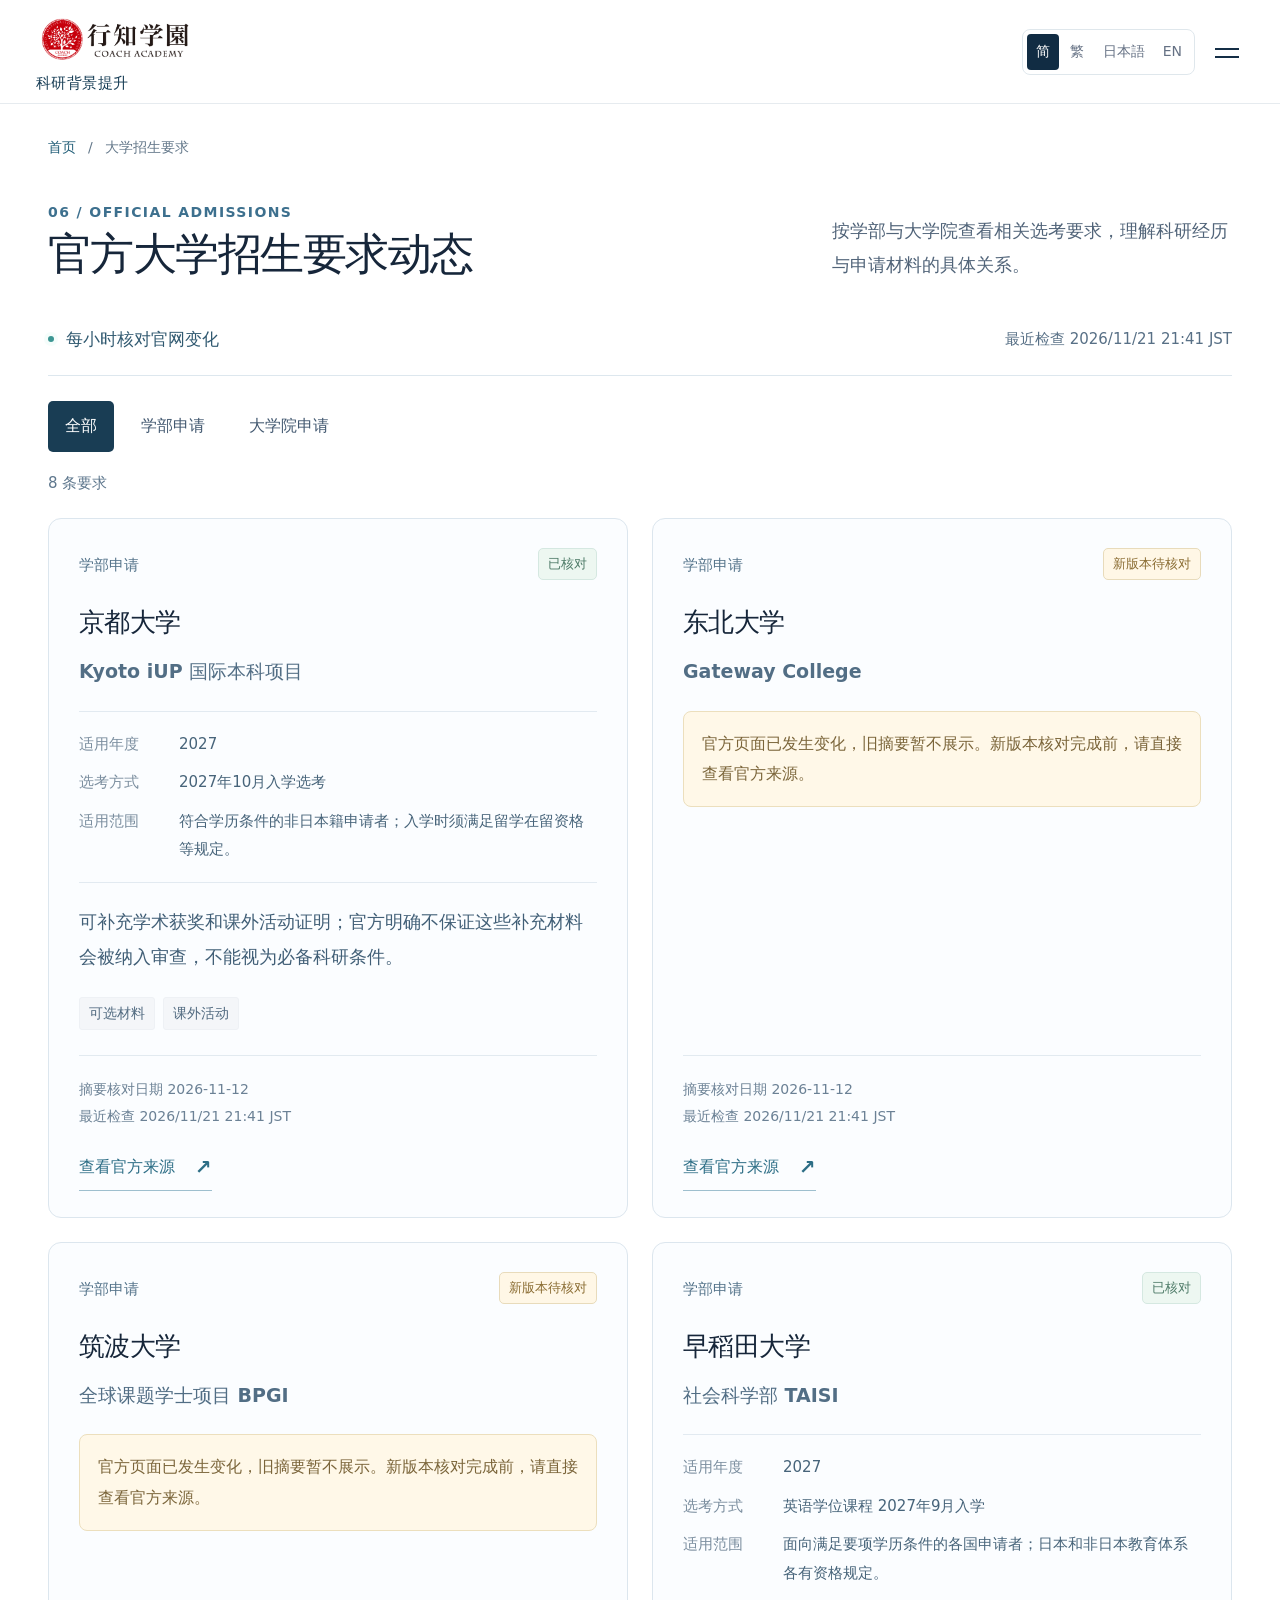
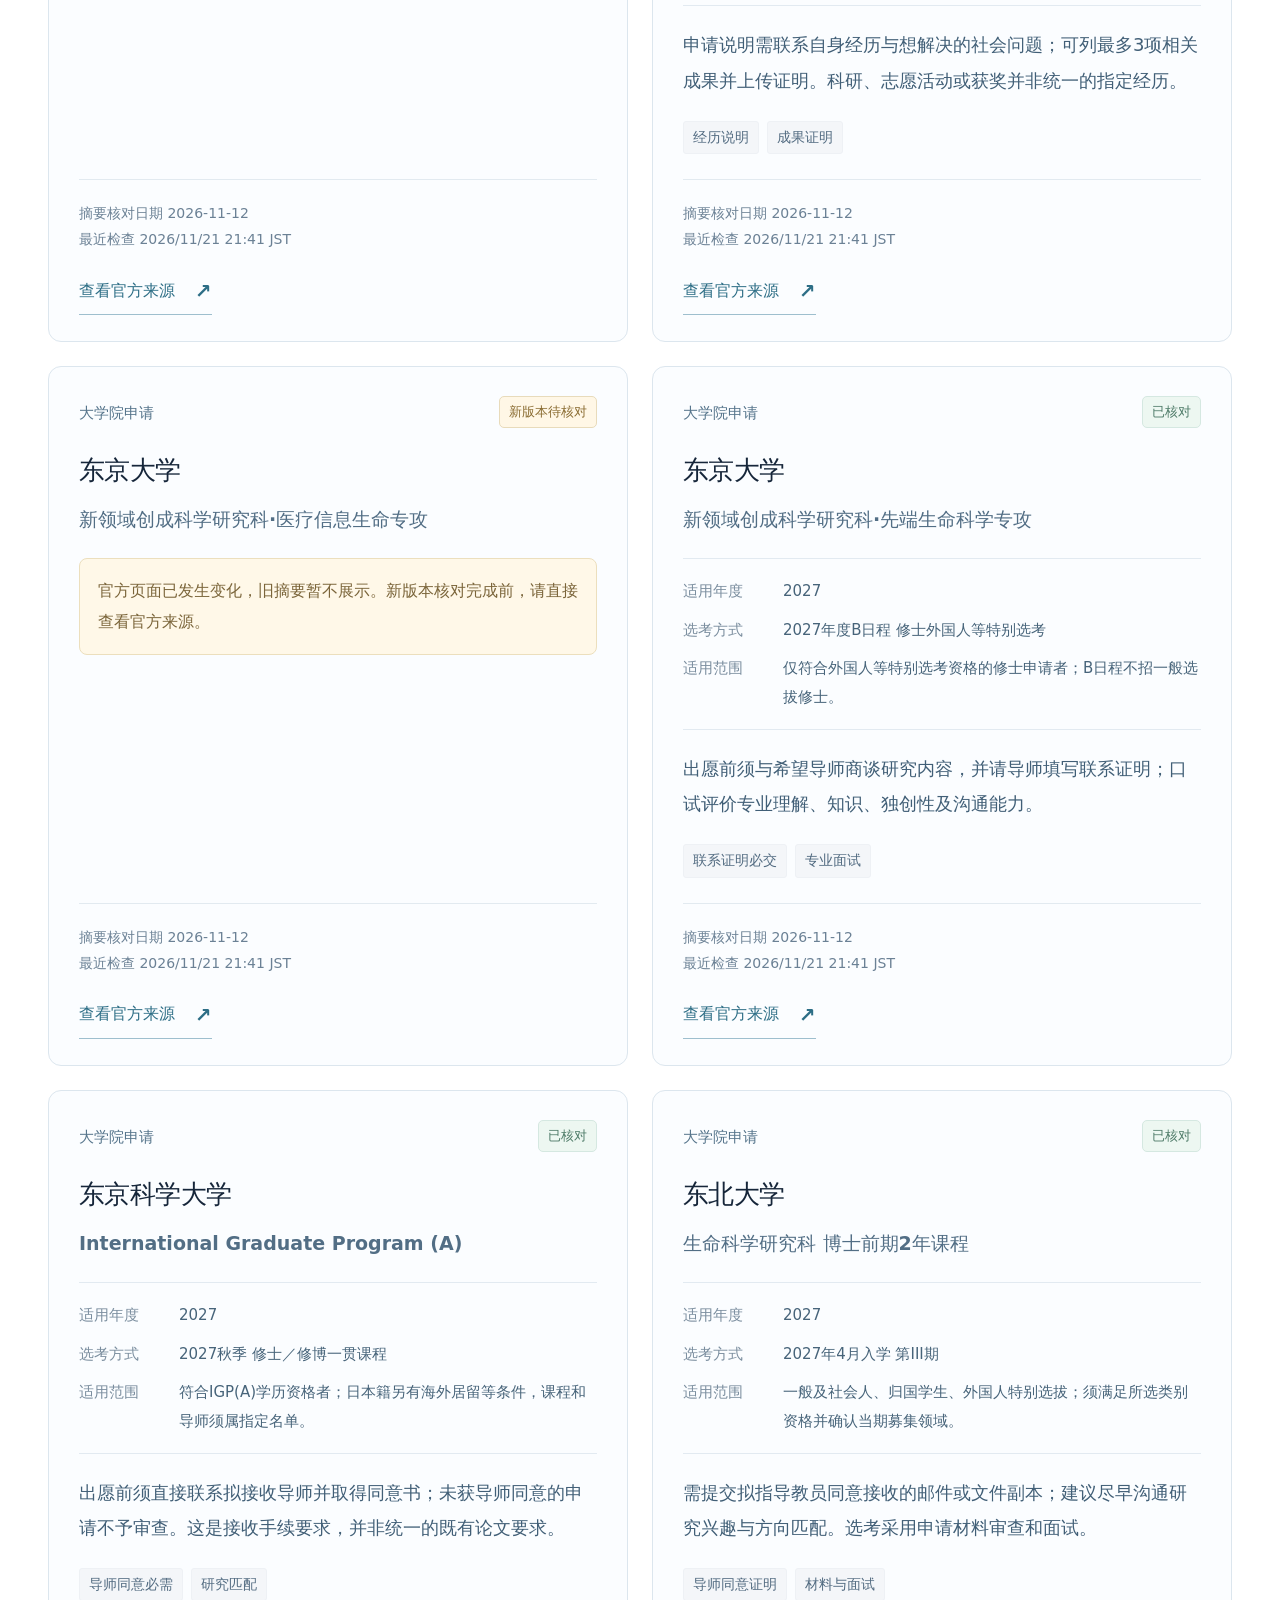
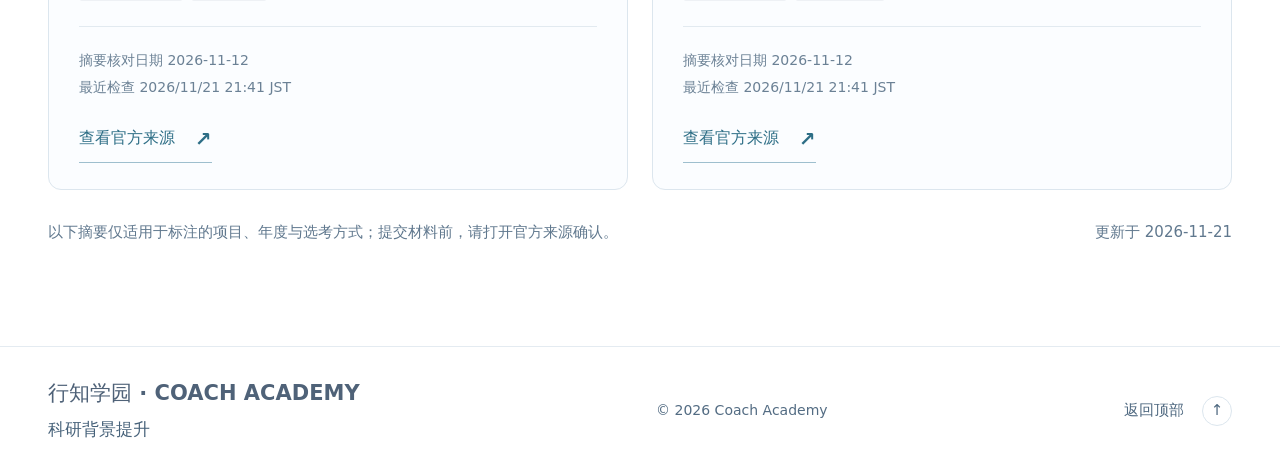
==== commit f62598df: "Expand research topics and discover server research daily" ====
--- a/admissions.html
+++ b/admissions.html
@@ -22,8 +22,8 @@
   ]}
   </script>
   <link rel="icon" href="images/logo.png">
-  <link rel="stylesheet" href="assets/site.css?v=20261116-multipage">
-  <script src="assets/site.js?v=20261116-multipage" defer></script>
+  <link rel="stylesheet" href="assets/site.css?v=20261121-topics">
+  <script src="assets/site.js?v=20261121-topics" defer></script>
 </head>
 <body data-page="admissions" data-page-title="navAdmissions">
 <a class="skip-link" href="#main" data-i18n="skip">跳转到正文</a>
--- a/assets/site.css
+++ b/assets/site.css
@@ -1,4 +1,4 @@
-:root{--navy:#091526;--navy-soft:#10223a;--ink:#16263a;--muted:#65758a;--line:#dce4ed;--paper:#f5f8fb;--cyan:#78ece0;--blue:#297cba;--violet:#b3a4ff;--radius:16px;font-family:Inter,"Noto Sans SC","Noto Sans JP","Noto Sans TC","PingFang SC","Microsoft YaHei",system-ui,sans-serif;color:var(--ink);font-synthesis:none;-webkit-font-smoothing:antialiased}*{box-sizing:border-box}html{scroll-behavior:smooth;scroll-padding-top:100px}body{margin:0;background:#fff;line-height:1.75}button,input{font:inherit}button,a,input{-webkit-tap-highlight-color:transparent}a{color:inherit;text-decoration:none}button{cursor:pointer}img{max-width:100%;display:block}h1,h2,h3,p{margin:0}button{border:0}svg{display:block}::selection{background:#b8f0eb;color:#132c46}:focus-visible{outline:3px solid #2fa9a1;outline-offset:5px;border-radius:4px}[hidden]{display:none!important}.container{width:min(1224px,calc(100% - 96px));margin-inline:auto}.section-space{padding-block:100px}.eyebrow{font-size:11px;font-weight:700;letter-spacing:.16em;color:#3d708e;line-height:1.5}.eyebrow.light{color:#8fcacb}.skip-link{position:fixed;top:10px;left:12px;z-index:1000;background:#fff;padding:10px 16px;transform:translateY(-160%)}.skip-link:focus{transform:none}.sr-only{position:absolute;width:1px;height:1px;padding:0;margin:-1px;overflow:hidden;clip:rect(0,0,0,0);white-space:nowrap;border:0}.site-header{height:83px;background:rgba(255,255,255,.97);border-bottom:1px solid #e6ebef;position:sticky;top:0;z-index:50;backdrop-filter:blur(20px)}.header-inner{width:min(1350px,calc(100% - 72px));height:100%;margin:auto;display:flex;align-items:center;gap:35px}.brand{width:184px;flex:none}.brand img{width:100%;height:auto}.main-nav{display:flex;align-items:center;justify-content:center;gap:31px;flex:1}.main-nav a{font-size:13px;font-weight:600;color:#42536a;white-space:nowrap;position:relative;padding:25px 0}.main-nav a:after{position:absolute;content:"";height:2px;background:#339593;bottom:16px;left:0;right:0;transform:scaleX(0);transition:transform .2s}.main-nav a:hover:after,.main-nav a.active:after{transform:scaleX(1)}.header-tools{display:flex;align-items:center;gap:15px}.language-switch{display:flex;gap:2px;padding:4px;border:1px solid #dfe7ec;border-radius:8px;flex:none}.language-switch button{background:none;color:#657184;font-size:11px;min-width:27px;padding:4px 7px;border-radius:4px}.language-switch button[aria-pressed=true]{background:#112c43;color:white}.language-switch button:hover{background:#e6f1f3;color:#173850}.menu-toggle{display:none;background:none;width:34px;height:36px;padding:8px 5px}.menu-toggle span{display:block;height:2px;width:24px;background:#142e46;transition:transform .2s;margin:6px 0}.hero{position:relative;overflow:hidden;background:radial-gradient(ellipse at 78% 39%,#173049 0,transparent 48%),linear-gradient(110deg,#081524,#0c1b31 80%);color:#f9fbff}.hero-grid{position:absolute;inset:0;background-image:linear-gradient(#78b5cb08 1px,transparent 1px),linear-gradient(90deg,#78b5cb08 1px,transparent 1px);background-size:56px 56px;mask-image:linear-gradient(to right,transparent,#000 65%)}.hero-inner{position:relative;display:grid;grid-template-columns:1.04fr 1fr;align-items:center;min-height:658px;padding-block:70px 60px}.hero-copy{position:relative;z-index:2}.hero-copy .eyebrow{display:flex;align-items:center;gap:10px;font-size:10px;letter-spacing:.15em;margin-bottom:33px}.status-dot{display:inline-block;width:6px;height:6px;background:#63d9c8;border-radius:50%;flex:none;box-shadow:0 0 0 4px #6cdcca12}.hero-program{font-size:14px;letter-spacing:.14em;font-weight:500;color:#a2b8cb;margin-bottom:14px}.hero h1{font-size:clamp(38px,3.55vw,55px);font-weight:650;line-height:1.43;letter-spacing:-.035em}.gradient-text{background:linear-gradient(100deg,#9beee7 5%,#b7b9f9 90%);-webkit-background-clip:text;background-clip:text;color:transparent}.hero-description{color:#a4b4c7;font-size:15px;line-height:2;max-width:490px;margin-top:23px}.hero-actions{display:flex;align-items:center;gap:15px;margin-top:32px}.button{display:inline-flex;align-items:center;justify-content:center;gap:29px;min-height:48px;padding:12px 22px;border-radius:7px;font-size:13px;font-weight:650;transition:transform .2s,background .2s,box-shadow .2s;line-height:1.6}.button:hover{transform:translateY(-2px)}.button-primary{background:#9be9df;color:#123639;box-shadow:0 5px 22px #81e8da0d}.button-primary:hover{background:#c0f8ee;box-shadow:0 7px 26px #81e8da24}.button-ghost{border:1px solid #b0c9e32e;background:#d2e5ff04;color:#d4dfed}.button-ghost:hover{background:#c6e7ff0c}.button-dark{background:#123047;color:#fff}.button-dark:hover{background:#1d4b67}.hero-note{display:flex;gap:12px;align-items:center;color:#8295ab;font-size:11px;letter-spacing:.035em;margin-top:30px}.tiny-line{width:28px;height:1px;background:#50667c}.hero-art{position:relative;aspect-ratio:1;min-width:0;margin-left:-12px;margin-right:-18px}.orbital{width:100%;height:100%}.orbits{transform-origin:center;animation:orbit-breathe 12s ease-in-out infinite}.orbit-satellite{transform-origin:center;animation:satellite 42s linear infinite}.orbital-halo{transform-origin:center;animation:satellite 140s linear infinite}.orbital-label{position:absolute;font-family:monospace;font-size:8px;letter-spacing:.15em;color:#7b97af;white-space:nowrap}.top-label{top:3%;right:14%}.bottom-label{bottom:3%;left:25%;display:flex;align-items:center;gap:9px;font-size:7px}.art-cross{position:absolute;color:#548099;font:18px monospace}.cross-one{left:3%;top:16%}.cross-two{right:0;bottom:16%}.art-tag{position:absolute;padding:10px 14px;border:1px solid #a6d7f024;border-radius:8px;background:#10243acf;box-shadow:0 15px 30px #00000017;backdrop-filter:blur(10px);font-size:11px;line-height:1.5;display:grid;grid-template-columns:6px 1fr;column-gap:9px;align-items:center;white-space:nowrap;color:#dce7f2}.art-tag small{grid-column:2;color:#6f92af;font-size:7px;letter-spacing:.1em;margin-top:3px}.tag-one{top:20%;left:0;animation:float 8s ease-in-out infinite}.tag-two{right:-1%;top:43%;animation:float 9s -3s ease-in-out infinite}.tag-three{bottom:12%;left:10%;animation:float 10s -1s ease-in-out infinite}.tag-dot{width:5px;height:5px;border-radius:50%}.cyan{background:#75e7df}.violet{background:#bfa8f8}.blue{background:#82b9f5}.hero-bottom{position:relative;border-top:1px solid #adcfec1c;display:flex;justify-content:space-between;align-items:center;padding-block:19px;color:#6d859e;font-size:8px;letter-spacing:.14em}.hero-bottom>a{display:flex;align-items:center;gap:22px;color:#8ca1b7;font-size:10px;letter-spacing:.06em}.introduction{display:grid;grid-template-columns:1.08fr 1fr;gap:90px;padding-block:68px;align-items:center}.introduction h2{font-size:26px;line-height:1.6;font-weight:600;letter-spacing:-.02em;margin-top:14px}.introduction>p{font-size:14px;color:#748091;line-height:2.1;padding-top:15px}.topics-section{background:var(--paper);border-top:1px solid #e9eef3;border-bottom:1px solid #e8eef4}.section-heading{display:flex;justify-content:space-between;gap:55px;align-items:flex-end;margin-bottom:38px}.section-heading h2{font-size:33px;letter-spacing:-.03em;line-height:1.5;font-weight:650;margin-top:13px}.section-description{color:#6f7d8e;font-size:13px;max-width:340px;line-height:1.95;padding-bottom:4px}.catalog-toolbar{display:flex;align-items:center;justify-content:space-between;gap:20px;padding-bottom:24px;border-bottom:1px solid #dce5ee}.catalog-meta{display:flex;align-items:center;gap:12px;font-size:13px;color:#344e63;font-weight:600}.catalog-meta .status-dot{background:#348f97;box-shadow:none}.catalog-total{font-size:10px;background:#e5edf4;border:1px solid #d8e4ee;color:#617a8e;border-radius:5px;padding:1px 7px;font-weight:500}.search-box{display:flex;gap:10px;align-items:center;border:1px solid #dce5ed;background:#fff;border-radius:7px;padding:9px 13px;width:290px}.search-box:focus-within{outline:2px solid #62acae;outline-offset:2px}.search-box svg{width:16px;height:16px;stroke:#8097ab;stroke-width:1.7;flex:none}.search-box input{border:0;outline:none;background:none;min-width:0;width:100%;font-size:11px;color:#345269}.search-box input::placeholder{color:#7b8b9c}.topic-filters{display:flex;flex-wrap:wrap;gap:9px;margin:22px 0 10px}.filter-button{font-size:11px;border:1px solid transparent;border-radius:5px;background:transparent;padding:7px 14px;color:#617084;transition:background .2s,color .2s}.filter-button:hover{background:#e4edf3}.filter-button[aria-pressed=true]{background:#193d54;color:#fff}.filter-count{font-size:9px;opacity:.65;margin-left:7px;font-variant-numeric:tabular-nums}.catalog-status{font-size:11px;color:#7a8a9a;min-height:29px;margin-bottom:8px}.topic-grid{display:grid;grid-template-columns:repeat(3,minmax(0,1fr));gap:19px}.topic-card{background:#fff;border:1px solid #e0e7ee;border-radius:11px;padding:25px 25px 22px;position:relative;overflow:hidden;transition:transform .2s,box-shadow .2s,border-color .2s;display:flex;flex-direction:column;min-height:255px}.topic-card:before{position:absolute;content:"";top:0;left:25px;right:25px;height:2px;background:linear-gradient(90deg,#63abae,#bdd7e1);transform:scaleX(0);transform-origin:left;transition:transform .25s}.topic-card:hover{transform:translateY(-3px);box-shadow:0 14px 32px #243e5e0a;border-color:#bad2df}.topic-card:hover:before{transform:scaleX(1)}.topic-card-top{display:flex;justify-content:space-between;align-items:center;gap:10px;margin-bottom:24px}.topic-icon{width:31px;height:31px;background:#eff7f7;border:1px solid #e0eeee;border-radius:8px;display:grid;place-items:center;color:#459295}.topic-icon svg{width:20px;height:20px}.stage-label{font-size:9px;padding:3px 7px;line-height:1.5;border-radius:4px;background:#eff6f4;color:#5b847b;border:1px solid #e0ece8}.stage-label.proposal{color:#847ca3;background:#f5f2fa;border-color:#eae4f4}.topic-card h3{font-size:17px;font-weight:600;line-height:1.65;letter-spacing:-.015em;margin-bottom:10px}.topic-card>p{font-size:12px;line-height:1.95;color:#748296;margin-bottom:22px}.topic-tags{display:flex;gap:6px;flex-wrap:wrap;margin-top:auto}.topic-tag{font-size:9px;padding:2px 7px;border-radius:3px;background:#f4f6f9;border:1px solid #eef1f5;color:#728095}.topic-card-category{font-size:9px;color:#94a1af;letter-spacing:.025em;margin-top:18px;padding-top:13px;border-top:1px solid #f0f3f6;display:flex;align-items:center;gap:7px}.topic-card-category:before{content:"";height:4px;width:4px;background:#97c2c6;border-radius:50%}.catalog-bottom{display:flex;justify-content:space-between;align-items:center;gap:20px;color:#8593a2;font-size:10px;margin-top:27px}.catalog-bottom>span{white-space:nowrap}.catalog-placeholder{padding:30px;background:#fff;border:1px solid #dee7ef;border-radius:10px;grid-column:1/-1;font-size:14px;color:#73859a}.catalog-placeholder a{display:inline-block;color:#2c778e;margin-top:10px}.empty-state{text-align:center;padding:46px 20px;background:#fff;border:1px dashed #ccd9e5;border-radius:11px;grid-column:1/-1;color:#73859a;font-size:13px}.reset-search{display:block;margin:16px auto 0;font-size:12px;background:#e7f0f3;color:#345e75;padding:8px 15px;border-radius:5px}.pathway-section{background:#fff}.pathway-grid{display:grid;grid-template-columns:repeat(4,minmax(0,1fr));gap:30px;padding-top:15px}.path-card{position:relative;border-top:1px solid #d9e3eb;padding-top:28px}.path-number{position:absolute;background:white;top:-11px;left:0;padding-right:14px;font-family:monospace;color:#93a5b6;font-size:11px}.path-card:not(:last-child):after{content:"→";position:absolute;right:-16px;top:-16px;color:#b5c6d3;font-size:18px;background:#fff}.path-symbol{font-size:26px;color:#438c99;margin-bottom:14px;line-height:1.5}.path-card h3{font-size:18px;font-weight:600;margin-bottom:10px}.path-card p{font-size:12px;color:#7c8899;line-height:1.95;max-width:235px}.path-label{font-family:monospace;font-size:8px;color:#9aa7b6;letter-spacing:.14em;display:block;margin-top:20px}.honors-section{background:radial-gradient(ellipse at 0 100%,#1b3446 0,transparent 55%),#0e1e31;color:#eef4fa;position:relative}.honors-section .section-description{color:#91a3b8}.honors-grid{display:grid;grid-template-columns:repeat(2,minmax(0,1fr));gap:24px}.honor-card{background:linear-gradient(135deg,#ffffff09,#ffffff02);border:1px solid #7899bf30;border-radius:12px;padding:34px 36px;position:relative;overflow:hidden}.honor-card:after{content:"";position:absolute;width:140px;height:140px;right:-60px;top:55px;border:1px solid #9fd5d91a;border-radius:50%;box-shadow:0 0 0 20px #9fd5d907,0 0 0 40px #9fd5d903}.honor-top{display:flex;justify-content:space-between;align-items:center;gap:10px;margin-bottom:29px}.honor-year{font:11px monospace;letter-spacing:.12em;color:#adc1d6}.honor-badge{display:flex;gap:6px;align-items:center;color:#a9dfd5;font-size:9px;background:#86ccb70a;border:1px solid #8bcbb72e;padding:4px 8px;border-radius:4px}.honor-badge:before{content:"✧";font-size:12px}.honor-card h3{font-size:30px;font-weight:600;letter-spacing:-.02em;line-height:1.45;margin-bottom:10px;position:relative;z-index:1}.honor-school,.honor-department{font-size:12px;color:#9fb3c9;line-height:1.8}.honor-person{margin-top:30px;padding-top:20px;border-top:1px solid #b2d0ef16;display:flex;gap:14px;align-items:center}.person-monogram{width:33px;height:33px;border-radius:50%;border:1px solid #8eb9d132;display:grid;place-items:center;color:#a5d3d6;font-size:12px;background:#b0d8e707}.person-name{font-size:12px;color:#d5e1ef}.person-program{font-size:9px;color:#708ba5;margin-top:3px}.honors-bottom{display:flex;justify-content:space-between;align-items:center;gap:30px;margin-top:27px;font-size:10px;color:#748ca4}.text-link{display:flex;gap:24px;align-items:center;font-size:12px;border-bottom:1px solid #5c87925c;padding-bottom:5px}.light-link{color:#b4d4dc}.honors-fallback{grid-column:1/-1;color:#a6b8cc;border:1px solid #6f92b840;padding:30px;border-radius:10px;font-size:13px}.honors-fallback a{display:inline-block;color:#a9e5df;margin-top:10px}.contact-section{background:#f8fafc}.contact-layout{display:grid;grid-template-columns:1fr 1fr;gap:80px;align-items:center}.contact-copy :is(h1,h2){font-size:34px;line-height:1.55;letter-spacing:-.025em;font-weight:600;margin-top:18px}.contact-copy>p:not(.eyebrow){color:#7c899a;font-size:13px;margin-top:17px;max-width:360px}.contact-copy .button{margin-top:27px;min-width:159px}.email-address{display:block;font-size:11px;color:#7a8da2;margin-top:12px;word-break:break-word}.contact-channels{display:flex;justify-content:flex-end;gap:23px}.qr-card{width:200px;background:#fff;border:1px solid #e2e9f0;border-radius:12px;padding:22px 18px 24px;text-align:center}.qr-card img{width:132px;height:132px;object-fit:contain;margin:0 auto 14px}.qr-card>span{display:block;font-size:13px;font-weight:600;color:#40556c}.qr-card small{display:block;font-size:9px;color:#8b98a9;margin-top:5px}.site-footer{border-top:1px solid #e4ebf1;background:#fff;padding-block:30px}.footer-inner{display:flex;justify-content:space-between;gap:30px;align-items:center;color:#8a99ab;font-size:9px}.footer-brand{color:#4f6278;font-size:17px;font-weight:600;letter-spacing:.05em}.footer-brand>span{font-size:8px;letter-spacing:.16em;font-weight:500;margin-left:12px}.footer-inner>div>p{font-size:9px;margin-top:4px;color:#92a0b0}.back-top{display:flex;align-items:center;gap:18px;font-size:10px;color:#6b8398}.back-top span:last-child{border:1px solid #dce6ee;border-radius:50%;width:30px;height:30px;display:grid;place-items:center}@keyframes satellite{to{transform:rotate(360deg)}}@keyframes float{50%{transform:translateY(-9px)}}@keyframes orbit-breathe{50%{transform:scale(1.025);opacity:.8}}
+:root{--navy:#091526;--navy-soft:#10223a;--ink:#16263a;--muted:#65758a;--line:#dce4ed;--paper:#f5f8fb;--cyan:#78ece0;--blue:#297cba;--violet:#b3a4ff;--radius:16px;font-family:Inter,"Noto Sans SC","Noto Sans JP","Noto Sans TC","PingFang SC","Microsoft YaHei",system-ui,sans-serif;color:var(--ink);font-synthesis:none;-webkit-font-smoothing:antialiased}*{box-sizing:border-box}html{scroll-behavior:smooth;scroll-padding-top:100px}body{margin:0;background:#fff;line-height:1.75}button,input{font:inherit}button,a,input{-webkit-tap-highlight-color:transparent}a{color:inherit;text-decoration:none}button{cursor:pointer}img{max-width:100%;display:block}h1,h2,h3,p{margin:0}button{border:0}svg{display:block}::selection{background:#b8f0eb;color:#132c46}:focus-visible{outline:3px solid #2fa9a1;outline-offset:5px;border-radius:4px}[hidden]{display:none!important}.container{width:min(1224px,calc(100% - 96px));margin-inline:auto}.section-space{padding-block:100px}.eyebrow{font-size:11px;font-weight:700;letter-spacing:.16em;color:#3d708e;line-height:1.5}.eyebrow.light{color:#8fcacb}.skip-link{position:fixed;top:10px;left:12px;z-index:1000;background:#fff;padding:10px 16px;transform:translateY(-160%)}.skip-link:focus{transform:none}.sr-only{position:absolute;width:1px;height:1px;padding:0;margin:-1px;overflow:hidden;clip:rect(0,0,0,0);white-space:nowrap;border:0}.site-header{height:83px;background:rgba(255,255,255,.97);border-bottom:1px solid #e6ebef;position:sticky;top:0;z-index:50;backdrop-filter:blur(20px)}.header-inner{width:min(1350px,calc(100% - 72px));height:100%;margin:auto;display:flex;align-items:center;gap:35px}.brand{width:184px;flex:none}.brand img{width:100%;height:auto}.main-nav{display:flex;align-items:center;justify-content:center;gap:31px;flex:1}.main-nav a{font-size:13px;font-weight:600;color:#42536a;white-space:nowrap;position:relative;padding:25px 0}.main-nav a:after{position:absolute;content:"";height:2px;background:#339593;bottom:16px;left:0;right:0;transform:scaleX(0);transition:transform .2s}.main-nav a:hover:after,.main-nav a.active:after{transform:scaleX(1)}.header-tools{display:flex;align-items:center;gap:15px}.language-switch{display:flex;gap:2px;padding:4px;border:1px solid #dfe7ec;border-radius:8px;flex:none}.language-switch button{background:none;color:#657184;font-size:11px;min-width:27px;padding:4px 7px;border-radius:4px}.language-switch button[aria-pressed=true]{background:#112c43;color:white}.language-switch button:hover{background:#e6f1f3;color:#173850}.menu-toggle{display:none;background:none;width:34px;height:36px;padding:8px 5px}.menu-toggle span{display:block;height:2px;width:24px;background:#142e46;transition:transform .2s;margin:6px 0}.hero{position:relative;overflow:hidden;background:radial-gradient(ellipse at 78% 39%,#173049 0,transparent 48%),linear-gradient(110deg,#081524,#0c1b31 80%);color:#f9fbff}.hero-grid{position:absolute;inset:0;background-image:linear-gradient(#78b5cb08 1px,transparent 1px),linear-gradient(90deg,#78b5cb08 1px,transparent 1px);background-size:56px 56px;mask-image:linear-gradient(to right,transparent,#000 65%)}.hero-inner{position:relative;display:grid;grid-template-columns:1.04fr 1fr;align-items:center;min-height:658px;padding-block:70px 60px}.hero-copy{position:relative;z-index:2}.hero-copy .eyebrow{display:flex;align-items:center;gap:10px;font-size:10px;letter-spacing:.15em;margin-bottom:33px}.status-dot{display:inline-block;width:6px;height:6px;background:#63d9c8;border-radius:50%;flex:none;box-shadow:0 0 0 4px #6cdcca12}.hero-program{font-size:14px;letter-spacing:.14em;font-weight:500;color:#a2b8cb;margin-bottom:14px}.hero h1{font-size:clamp(38px,3.55vw,55px);font-weight:650;line-height:1.43;letter-spacing:-.035em}.gradient-text{background:linear-gradient(100deg,#9beee7 5%,#b7b9f9 90%);-webkit-background-clip:text;background-clip:text;color:transparent}.hero-description{color:#a4b4c7;font-size:15px;line-height:2;max-width:490px;margin-top:23px}.hero-actions{display:flex;align-items:center;gap:15px;margin-top:32px}.button{display:inline-flex;align-items:center;justify-content:center;gap:29px;min-height:48px;padding:12px 22px;border-radius:7px;font-size:13px;font-weight:650;transition:transform .2s,background .2s,box-shadow .2s;line-height:1.6}.button:hover{transform:translateY(-2px)}.button-primary{background:#9be9df;color:#123639;box-shadow:0 5px 22px #81e8da0d}.button-primary:hover{background:#c0f8ee;box-shadow:0 7px 26px #81e8da24}.button-ghost{border:1px solid #b0c9e32e;background:#d2e5ff04;color:#d4dfed}.button-ghost:hover{background:#c6e7ff0c}.button-dark{background:#123047;color:#fff}.button-dark:hover{background:#1d4b67}.hero-note{display:flex;gap:12px;align-items:center;color:#8295ab;font-size:11px;letter-spacing:.035em;margin-top:30px}.tiny-line{width:28px;height:1px;background:#50667c}.hero-art{position:relative;aspect-ratio:1;min-width:0;margin-left:-12px;margin-right:-18px}.orbital{width:100%;height:100%}.orbits{transform-origin:center;animation:orbit-breathe 12s ease-in-out infinite}.orbit-satellite{transform-origin:center;animation:satellite 42s linear infinite}.orbital-halo{transform-origin:center;animation:satellite 140s linear infinite}.orbital-label{position:absolute;font-family:monospace;font-size:8px;letter-spacing:.15em;color:#7b97af;white-space:nowrap}.top-label{top:3%;right:14%}.bottom-label{bottom:3%;left:25%;display:flex;align-items:center;gap:9px;font-size:7px}.art-cross{position:absolute;color:#548099;font:18px monospace}.cross-one{left:3%;top:16%}.cross-two{right:0;bottom:16%}.art-tag{position:absolute;padding:10px 14px;border:1px solid #a6d7f024;border-radius:8px;background:#10243acf;box-shadow:0 15px 30px #00000017;backdrop-filter:blur(10px);font-size:11px;line-height:1.5;display:grid;grid-template-columns:6px 1fr;column-gap:9px;align-items:center;white-space:nowrap;color:#dce7f2}.art-tag small{grid-column:2;color:#6f92af;font-size:7px;letter-spacing:.1em;margin-top:3px}.tag-one{top:20%;left:0;animation:float 8s ease-in-out infinite}.tag-two{right:-1%;top:43%;animation:float 9s -3s ease-in-out infinite}.tag-three{bottom:12%;left:10%;animation:float 10s -1s ease-in-out infinite}.tag-dot{width:5px;height:5px;border-radius:50%}.cyan{background:#75e7df}.violet{background:#bfa8f8}.blue{background:#82b9f5}.hero-bottom{position:relative;border-top:1px solid #adcfec1c;display:flex;justify-content:space-between;align-items:center;padding-block:19px;color:#6d859e;font-size:8px;letter-spacing:.14em}.hero-bottom>a{display:flex;align-items:center;gap:22px;color:#8ca1b7;font-size:10px;letter-spacing:.06em}.introduction{display:grid;grid-template-columns:1.08fr 1fr;gap:90px;padding-block:68px;align-items:center}.introduction h2{font-size:26px;line-height:1.6;font-weight:600;letter-spacing:-.02em;margin-top:14px}.introduction>p{font-size:14px;color:#748091;line-height:2.1;padding-top:15px}.topics-section{background:var(--paper);border-top:1px solid #e9eef3;border-bottom:1px solid #e8eef4}.section-heading{display:flex;justify-content:space-between;gap:55px;align-items:flex-end;margin-bottom:38px}.section-heading h2{font-size:33px;letter-spacing:-.03em;line-height:1.5;font-weight:650;margin-top:13px}.section-description{color:#6f7d8e;font-size:13px;max-width:340px;line-height:1.95;padding-bottom:4px}.catalog-toolbar{display:flex;align-items:center;justify-content:space-between;gap:20px;padding-bottom:24px;border-bottom:1px solid #dce5ee}.catalog-meta{display:flex;align-items:center;gap:12px;font-size:13px;color:#344e63;font-weight:600}.catalog-meta .status-dot{background:#348f97;box-shadow:none}.catalog-total{font-size:10px;background:#e5edf4;border:1px solid #d8e4ee;color:#617a8e;border-radius:5px;padding:1px 7px;font-weight:500}.search-box{display:flex;gap:10px;align-items:center;border:1px solid #dce5ed;background:#fff;border-radius:7px;padding:9px 13px;width:290px}.search-box:focus-within{outline:2px solid #62acae;outline-offset:2px}.search-box svg{width:16px;height:16px;stroke:#8097ab;stroke-width:1.7;flex:none}.search-box input{border:0;outline:none;background:none;min-width:0;width:100%;font-size:11px;color:#345269}.search-box input::placeholder{color:#7b8b9c}.topic-filters{display:flex;flex-wrap:wrap;gap:9px;margin:22px 0 10px}.filter-button{font-size:11px;border:1px solid transparent;border-radius:5px;background:transparent;padding:7px 14px;color:#617084;transition:background .2s,color .2s}.filter-button:hover{background:#e4edf3}.filter-button[aria-pressed=true]{background:#193d54;color:#fff}.filter-count{font-size:9px;opacity:.65;margin-left:7px;font-variant-numeric:tabular-nums}.catalog-status{font-size:11px;color:#7a8a9a;min-height:29px;margin-bottom:8px}.topic-grid{display:grid;grid-template-columns:repeat(3,minmax(0,1fr));gap:19px}.topic-card{background:#fff;border:1px solid #e0e7ee;border-radius:11px;padding:25px 25px 22px;position:relative;overflow:hidden;transition:transform .2s,box-shadow .2s,border-color .2s;display:flex;flex-direction:column;min-height:255px}.topic-card:before{position:absolute;content:"";top:0;left:25px;right:25px;height:2px;background:linear-gradient(90deg,#63abae,#bdd7e1);transform:scaleX(0);transform-origin:left;transition:transform .25s}.topic-card:hover{transform:translateY(-3px);box-shadow:0 14px 32px #243e5e0a;border-color:#bad2df}.topic-card:hover:before{transform:scaleX(1)}.topic-card-top{display:flex;justify-content:space-between;align-items:center;gap:10px;margin-bottom:24px}.topic-icon{width:31px;height:31px;background:#eff7f7;border:1px solid #e0eeee;border-radius:8px;display:grid;place-items:center;color:#459295}.topic-icon svg{width:20px;height:20px}.topic-card h3{font-size:17px;font-weight:600;line-height:1.65;letter-spacing:-.015em;margin-bottom:10px}.topic-card>p{font-size:12px;line-height:1.95;color:#748296;margin-bottom:22px}.topic-tags{display:flex;gap:6px;flex-wrap:wrap;margin-top:auto}.topic-tag{font-size:9px;padding:2px 7px;border-radius:3px;background:#f4f6f9;border:1px solid #eef1f5;color:#728095}.topic-card-category{font-size:9px;color:#94a1af;letter-spacing:.025em;margin-top:18px;padding-top:13px;border-top:1px solid #f0f3f6;display:flex;align-items:center;gap:7px}.topic-card-category:before{content:"";height:4px;width:4px;background:#97c2c6;border-radius:50%}.catalog-bottom{display:flex;justify-content:space-between;align-items:center;gap:20px;color:#8593a2;font-size:10px;margin-top:27px}.catalog-bottom>span{white-space:nowrap}.catalog-placeholder{padding:30px;background:#fff;border:1px solid #dee7ef;border-radius:10px;grid-column:1/-1;font-size:14px;color:#73859a}.catalog-placeholder a{display:inline-block;color:#2c778e;margin-top:10px}.empty-state{text-align:center;padding:46px 20px;background:#fff;border:1px dashed #ccd9e5;border-radius:11px;grid-column:1/-1;color:#73859a;font-size:13px}.reset-search{display:block;margin:16px auto 0;font-size:12px;background:#e7f0f3;color:#345e75;padding:8px 15px;border-radius:5px}.pathway-section{background:#fff}.pathway-grid{display:grid;grid-template-columns:repeat(4,minmax(0,1fr));gap:30px;padding-top:15px}.path-card{position:relative;border-top:1px solid #d9e3eb;padding-top:28px}.path-number{position:absolute;background:white;top:-11px;left:0;padding-right:14px;font-family:monospace;color:#93a5b6;font-size:11px}.path-card:not(:last-child):after{content:"→";position:absolute;right:-16px;top:-16px;color:#b5c6d3;font-size:18px;background:#fff}.path-symbol{font-size:26px;color:#438c99;margin-bottom:14px;line-height:1.5}.path-card h3{font-size:18px;font-weight:600;margin-bottom:10px}.path-card p{font-size:12px;color:#7c8899;line-height:1.95;max-width:235px}.path-label{font-family:monospace;font-size:8px;color:#9aa7b6;letter-spacing:.14em;display:block;margin-top:20px}.honors-section{background:radial-gradient(ellipse at 0 100%,#1b3446 0,transparent 55%),#0e1e31;color:#eef4fa;position:relative}.honors-section .section-description{color:#91a3b8}.honors-grid{display:grid;grid-template-columns:repeat(2,minmax(0,1fr));gap:24px}.honor-card{background:linear-gradient(135deg,#ffffff09,#ffffff02);border:1px solid #7899bf30;border-radius:12px;padding:34px 36px;position:relative;overflow:hidden}.honor-card:after{content:"";position:absolute;width:140px;height:140px;right:-60px;top:55px;border:1px solid #9fd5d91a;border-radius:50%;box-shadow:0 0 0 20px #9fd5d907,0 0 0 40px #9fd5d903}.honor-top{display:flex;justify-content:space-between;align-items:center;gap:10px;margin-bottom:29px}.honor-year{font:11px monospace;letter-spacing:.12em;color:#adc1d6}.honor-badge{display:flex;gap:6px;align-items:center;color:#a9dfd5;font-size:9px;background:#86ccb70a;border:1px solid #8bcbb72e;padding:4px 8px;border-radius:4px}.honor-badge:before{content:"✧";font-size:12px}.honor-card h3{font-size:30px;font-weight:600;letter-spacing:-.02em;line-height:1.45;margin-bottom:10px;position:relative;z-index:1}.honor-school,.honor-department{font-size:12px;color:#9fb3c9;line-height:1.8}.honor-person{margin-top:30px;padding-top:20px;border-top:1px solid #b2d0ef16;display:flex;gap:14px;align-items:center}.person-monogram{width:33px;height:33px;border-radius:50%;border:1px solid #8eb9d132;display:grid;place-items:center;color:#a5d3d6;font-size:12px;background:#b0d8e707}.person-name{font-size:12px;color:#d5e1ef}.person-program{font-size:9px;color:#708ba5;margin-top:3px}.honors-bottom{display:flex;justify-content:space-between;align-items:center;gap:30px;margin-top:27px;font-size:10px;color:#748ca4}.text-link{display:flex;gap:24px;align-items:center;font-size:12px;border-bottom:1px solid #5c87925c;padding-bottom:5px}.light-link{color:#b4d4dc}.honors-fallback{grid-column:1/-1;color:#a6b8cc;border:1px solid #6f92b840;padding:30px;border-radius:10px;font-size:13px}.honors-fallback a{display:inline-block;color:#a9e5df;margin-top:10px}.contact-section{background:#f8fafc}.contact-layout{display:grid;grid-template-columns:1fr 1fr;gap:80px;align-items:center}.contact-copy :is(h1,h2){font-size:34px;line-height:1.55;letter-spacing:-.025em;font-weight:600;margin-top:18px}.contact-copy>p:not(.eyebrow){color:#7c899a;font-size:13px;margin-top:17px;max-width:360px}.contact-copy .button{margin-top:27px;min-width:159px}.email-address{display:block;font-size:11px;color:#7a8da2;margin-top:12px;word-break:break-word}.contact-channels{display:flex;justify-content:flex-end;gap:23px}.qr-card{width:200px;background:#fff;border:1px solid #e2e9f0;border-radius:12px;padding:22px 18px 24px;text-align:center}.qr-card img{width:132px;height:132px;object-fit:contain;margin:0 auto 14px}.qr-card>span{display:block;font-size:13px;font-weight:600;color:#40556c}.qr-card small{display:block;font-size:9px;color:#8b98a9;margin-top:5px}.site-footer{border-top:1px solid #e4ebf1;background:#fff;padding-block:30px}.footer-inner{display:flex;justify-content:space-between;gap:30px;align-items:center;color:#8a99ab;font-size:9px}.footer-brand{color:#4f6278;font-size:17px;font-weight:600;letter-spacing:.05em}.footer-brand>span{font-size:8px;letter-spacing:.16em;font-weight:500;margin-left:12px}.footer-inner>div>p{font-size:9px;margin-top:4px;color:#92a0b0}.back-top{display:flex;align-items:center;gap:18px;font-size:10px;color:#6b8398}.back-top span:last-child{border:1px solid #dce6ee;border-radius:50%;width:30px;height:30px;display:grid;place-items:center}@keyframes satellite{to{transform:rotate(360deg)}}@keyframes float{50%{transform:translateY(-9px)}}@keyframes orbit-breathe{50%{transform:scale(1.025);opacity:.8}}
 html[lang=en] .hero h1{font-size:clamp(37px,3.5vw,53px);line-height:1.2}html[lang=en] .hero-description{font-size:14px}html[lang=en] .section-heading h2,html[lang=ja] .section-heading h2{font-size:30px}html[lang=en] .main-nav{gap:20px}html[lang=en] .main-nav a{font-size:11px}html[lang=ja] .main-nav{gap:21px}html[lang=ja] .hero h1{font-size:clamp(35px,3.1vw,47px)}html[lang=en] .topic-card h3{font-size:16px}
 @media(min-width:1500px){.hero-inner{min-height:700px}.hero h1{font-size:58px}.hero-art{margin-right:-40px}}@media(max-width:1150px){.container{width:calc(100% - 64px)}.header-inner{width:calc(100% - 48px);gap:20px}.brand{width:153px}.main-nav{gap:23px}.main-nav a{font-size:12px}.language-switch button{padding:4px 6px}.hero-inner{min-height:610px}.hero-art{margin-right:-8px}.hero-copy .eyebrow{font-size:9px}.hero-description{font-size:14px}.hero h1{font-size:42px}.section-heading h2{font-size:30px}.introduction{gap:50px}.topic-card{padding:22px 20px}.contact-layout{gap:45px}.contact-channels{gap:16px}.qr-card{width:180px;padding:20px 14px}.qr-card img{width:125px;height:125px}.honor-card h3{font-size:27px}html[lang=ja] .main-nav,html[lang=en] .main-nav{gap:15px}html[lang=ja] .main-nav a{font-size:11px}}
 @media(max-width:920px){.header-inner{gap:15px}.brand{width:149px}.main-nav{position:absolute;left:0;right:0;top:74px;display:none;background:#fff;border-bottom:1px solid #dae4ed;box-shadow:0 18px 20px #0d20370b;padding:18px 32px;flex-direction:column;align-items:stretch;gap:0!important}.main-nav.open{display:flex}.main-nav a{padding:12px 0;font-size:13px!important}.main-nav a:after{bottom:6px;right:auto;width:24px}.header-tools{margin-left:auto}.menu-toggle{display:block}.menu-toggle[aria-expanded=true] span:first-child{transform:translateY(4px) rotate(45deg)}.menu-toggle[aria-expanded=true] span:last-child{transform:translateY(-4px) rotate(-45deg)}.site-header{height:75px}.hero-inner{min-height:570px;grid-template-columns:1.12fr 1fr;padding-block:55px}.hero h1{font-size:35px}.hero-description{font-size:13px}.hero-program{font-size:12px}.hero-art{margin-left:-15px;margin-right:-20px}.art-tag{padding:8px 10px;font-size:9px}.art-tag small{font-size:6px}.hero-actions{gap:9px}.hero-actions .button{font-size:11px;gap:15px;padding:11px 15px}.hero-note{font-size:9px}.top-label{font-size:6px}.bottom-label{display:none}.section-space{padding-block:75px}.introduction{gap:40px;padding-block:50px}.introduction h2{font-size:23px}.introduction>p{font-size:12px}.section-heading h2{font-size:27px}.section-description{font-size:12px;max-width:270px}.topic-grid{grid-template-columns:repeat(2,minmax(0,1fr))}.pathway-grid{gap:20px}.path-card p{font-size:11px}.path-card h3{font-size:17px}.contact-layout{gap:35px;grid-template-columns:1fr 1fr}.contact-copy :is(h1,h2){font-size:28px}.contact-channels{gap:12px}.qr-card{width:155px;padding:18px 12px}.qr-card img{width:110px;height:110px}.qr-card small{font-size:8px}.honor-card{padding:28px}.honor-card h3{font-size:25px}html[lang=en] .hero h1{font-size:35px}html[lang=ja] .hero h1{font-size:30px}html[lang=en] .section-heading h2,html[lang=ja] .section-heading h2{font-size:25px}}
@@ -6,7 +6,7 @@
 @media(max-width:360px){.container{width:calc(100% - 32px)}.header-inner{width:calc(100% - 24px)}.brand{width:117px}.header-tools{gap:4px}.language-switch button{font-size:9px;padding:3px 4px}.hero h1{font-size:30px}.hero-actions .button{gap:12px;padding-inline:12px}.hero-art{width:88%}.contact-channels{gap:10px}.qr-card{width:calc(50% - 5px)}html[lang=en] .hero h1{font-size:33px}html[lang=ja] .hero h1{font-size:28px}}
 @media(prefers-reduced-motion:reduce){html{scroll-behavior:auto}*,*:before,*:after{animation:none!important;transition:none!important}.button:hover,.topic-card:hover{transform:none}}
 
-.stage-label.pilot{color:#7183a4;background:#f0f4fb;border-color:#e1e8f4}
+
 
 /* Original admission posters, displayed in full without cropping. */
 .honor-poster{position:relative;z-index:1;display:block;width:min(100%,320px);margin:0 auto 29px;background:#081524;border:1px solid #a9c3d94a;border-radius:8px;overflow:hidden;box-shadow:0 14px 28px #0000001f;transition:border-color .2s,box-shadow .2s}
@@ -68,9 +68,9 @@
 .topic-card-top{margin-bottom:22px;align-items:flex-start}
 .topic-icon{width:38px;height:38px}
 .topic-icon svg{width:24px;height:24px}
-.stage-label{font-size:14px;padding:4px 9px;color:#38665d}
-.stage-label.pilot{color:#4d6288}
-.stage-label.proposal{color:#665583}
+
+
+
 html[lang] .topic-card h3{font-size:23px;line-height:1.55;margin-bottom:15px}
 .topic-card>p{font-size:17px;line-height:1.9;color:#52667d;margin-bottom:23px}
 .topic-tags{gap:8px}
@@ -198,7 +198,7 @@
   .topic-card{padding:25px 22px;min-height:0}
   html[lang] .topic-card h3{font-size:22px}
   .topic-card>p{font-size:17px;line-height:1.9}
-  .stage-label,.topic-tag,.topic-card-category{font-size:14px}
+  .topic-tag,.topic-card-category{font-size:14px}
   .catalog-bottom{font-size:14px;line-height:1.9}
   .pathway-grid{column-gap:20px}
   .path-card h3{font-size:21px}
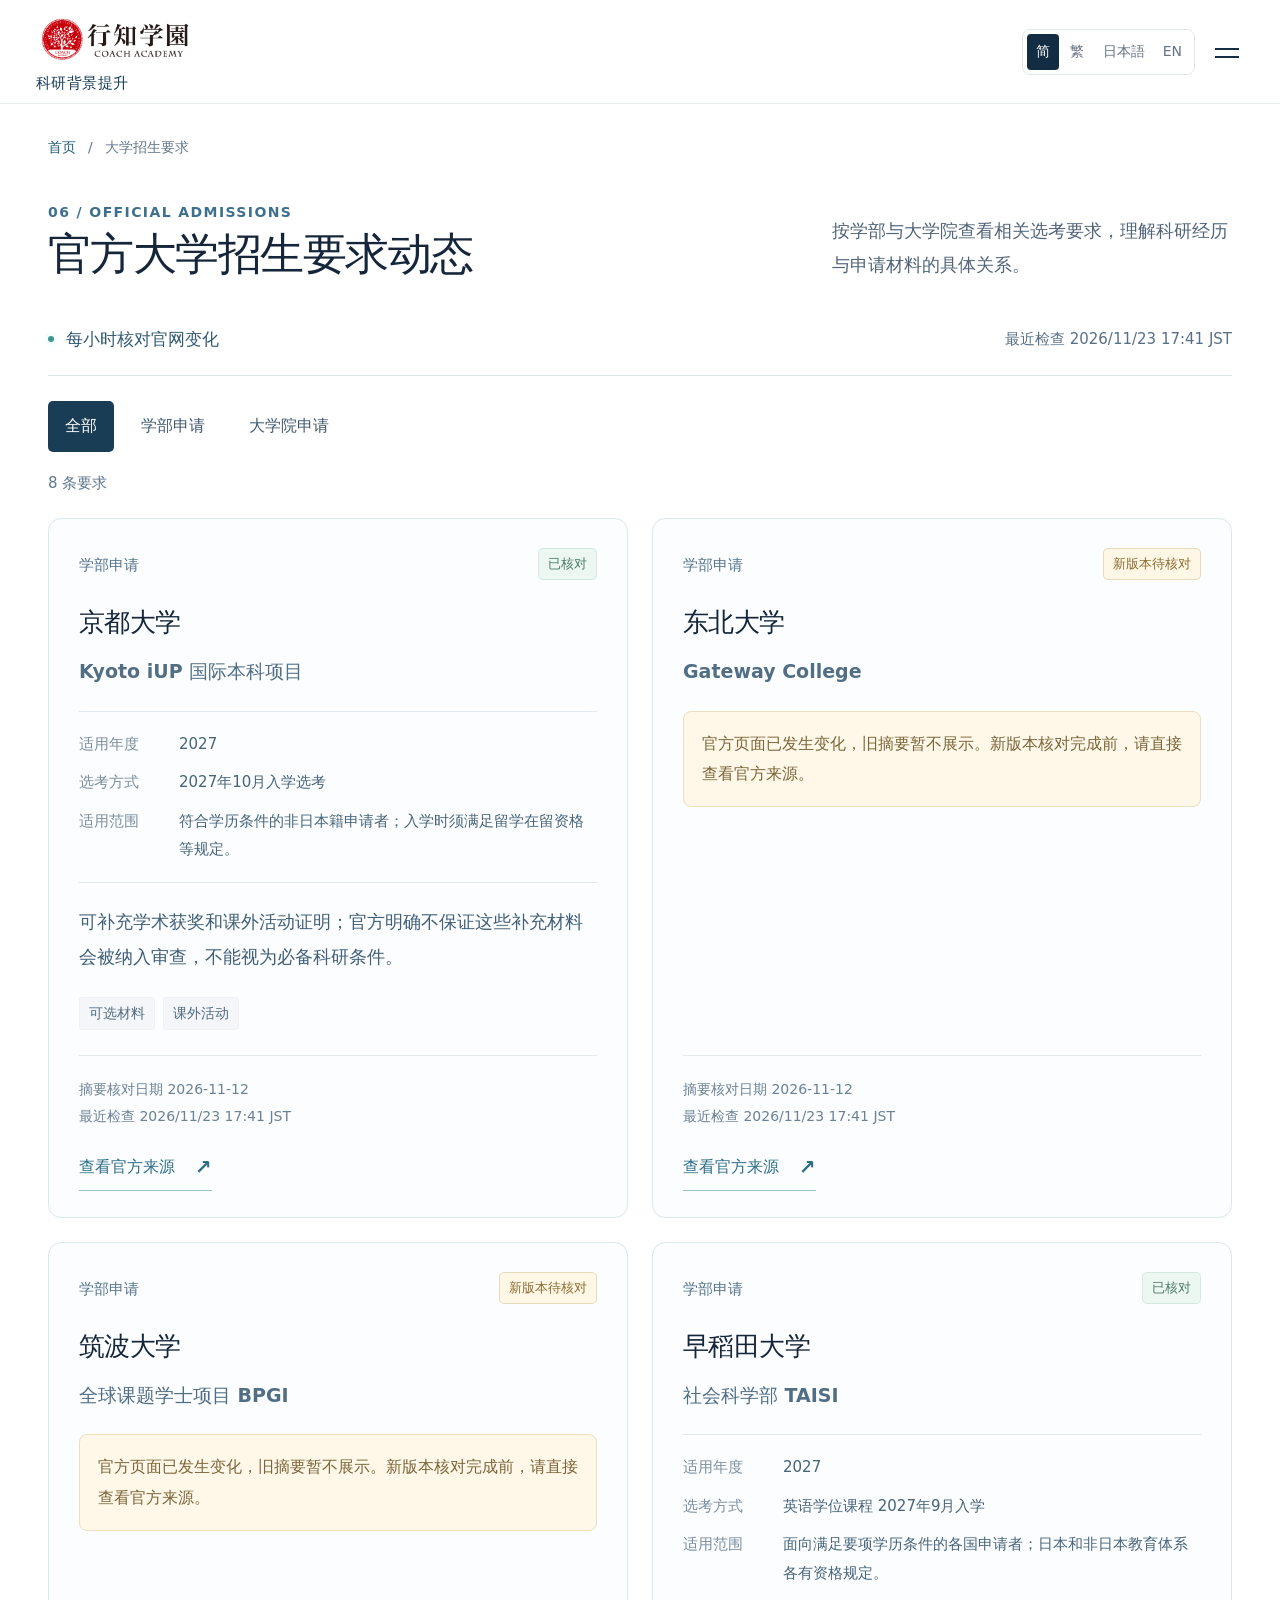
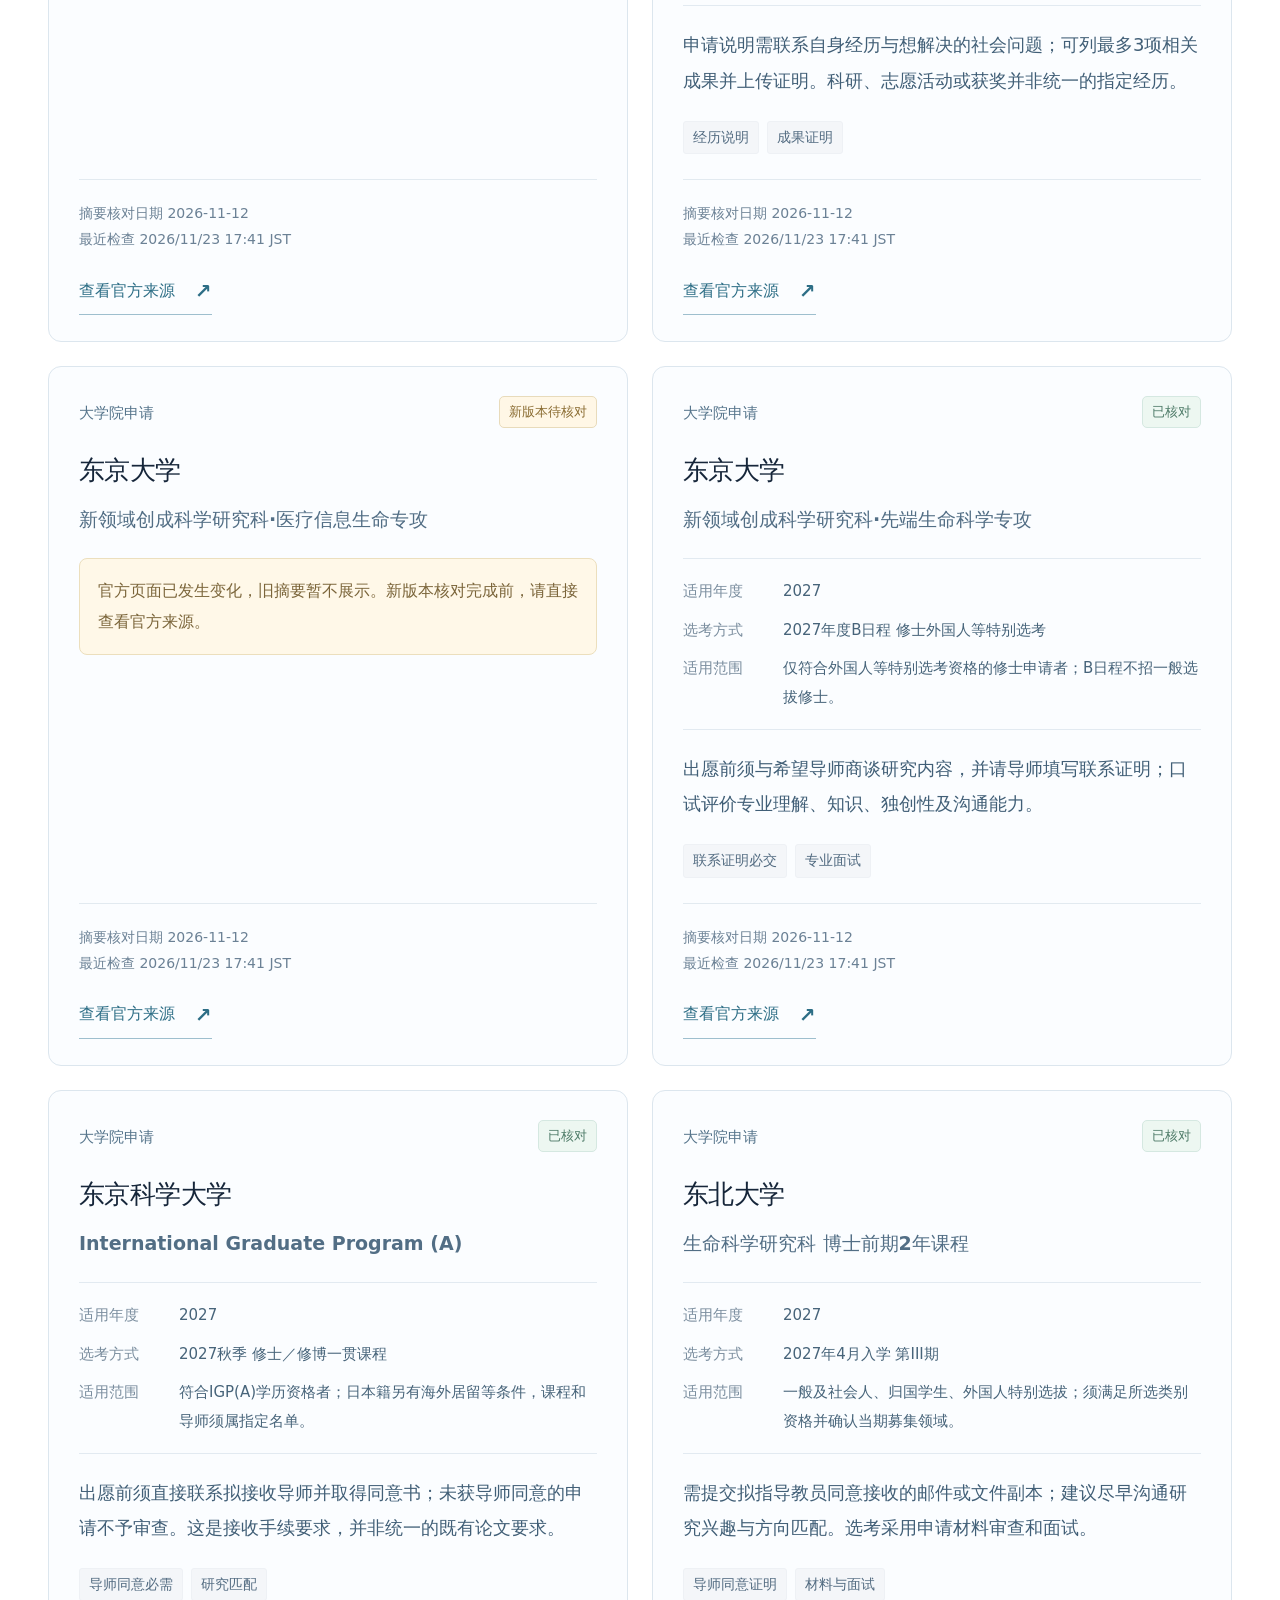
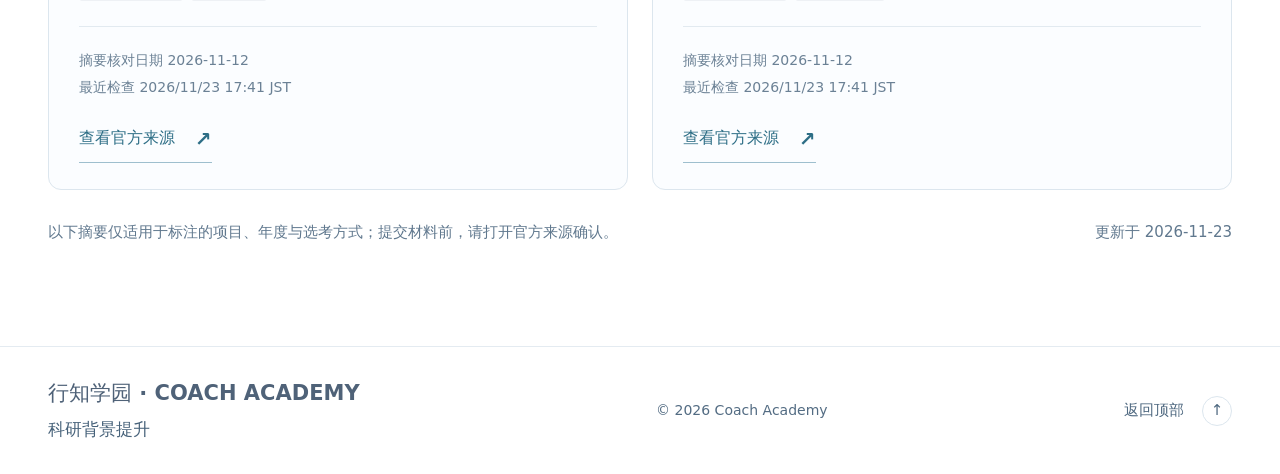
==== commit 48774ff4: "Add Student Zhao English presentation photo" ====
--- a/admissions.html
+++ b/admissions.html
@@ -23,7 +23,7 @@
   </script>
   <link rel="icon" href="images/logo.png">
   <link rel="stylesheet" href="assets/site.css?v=20261121-topics">
-  <script src="assets/site.js?v=20261121-topics" defer></script>
+  <script src="assets/site.js?v=20261123-zhao" defer></script>
 </head>
 <body data-page="admissions" data-page-title="navAdmissions">
 <a class="skip-link" href="#main" data-i18n="skip">跳转到正文</a>
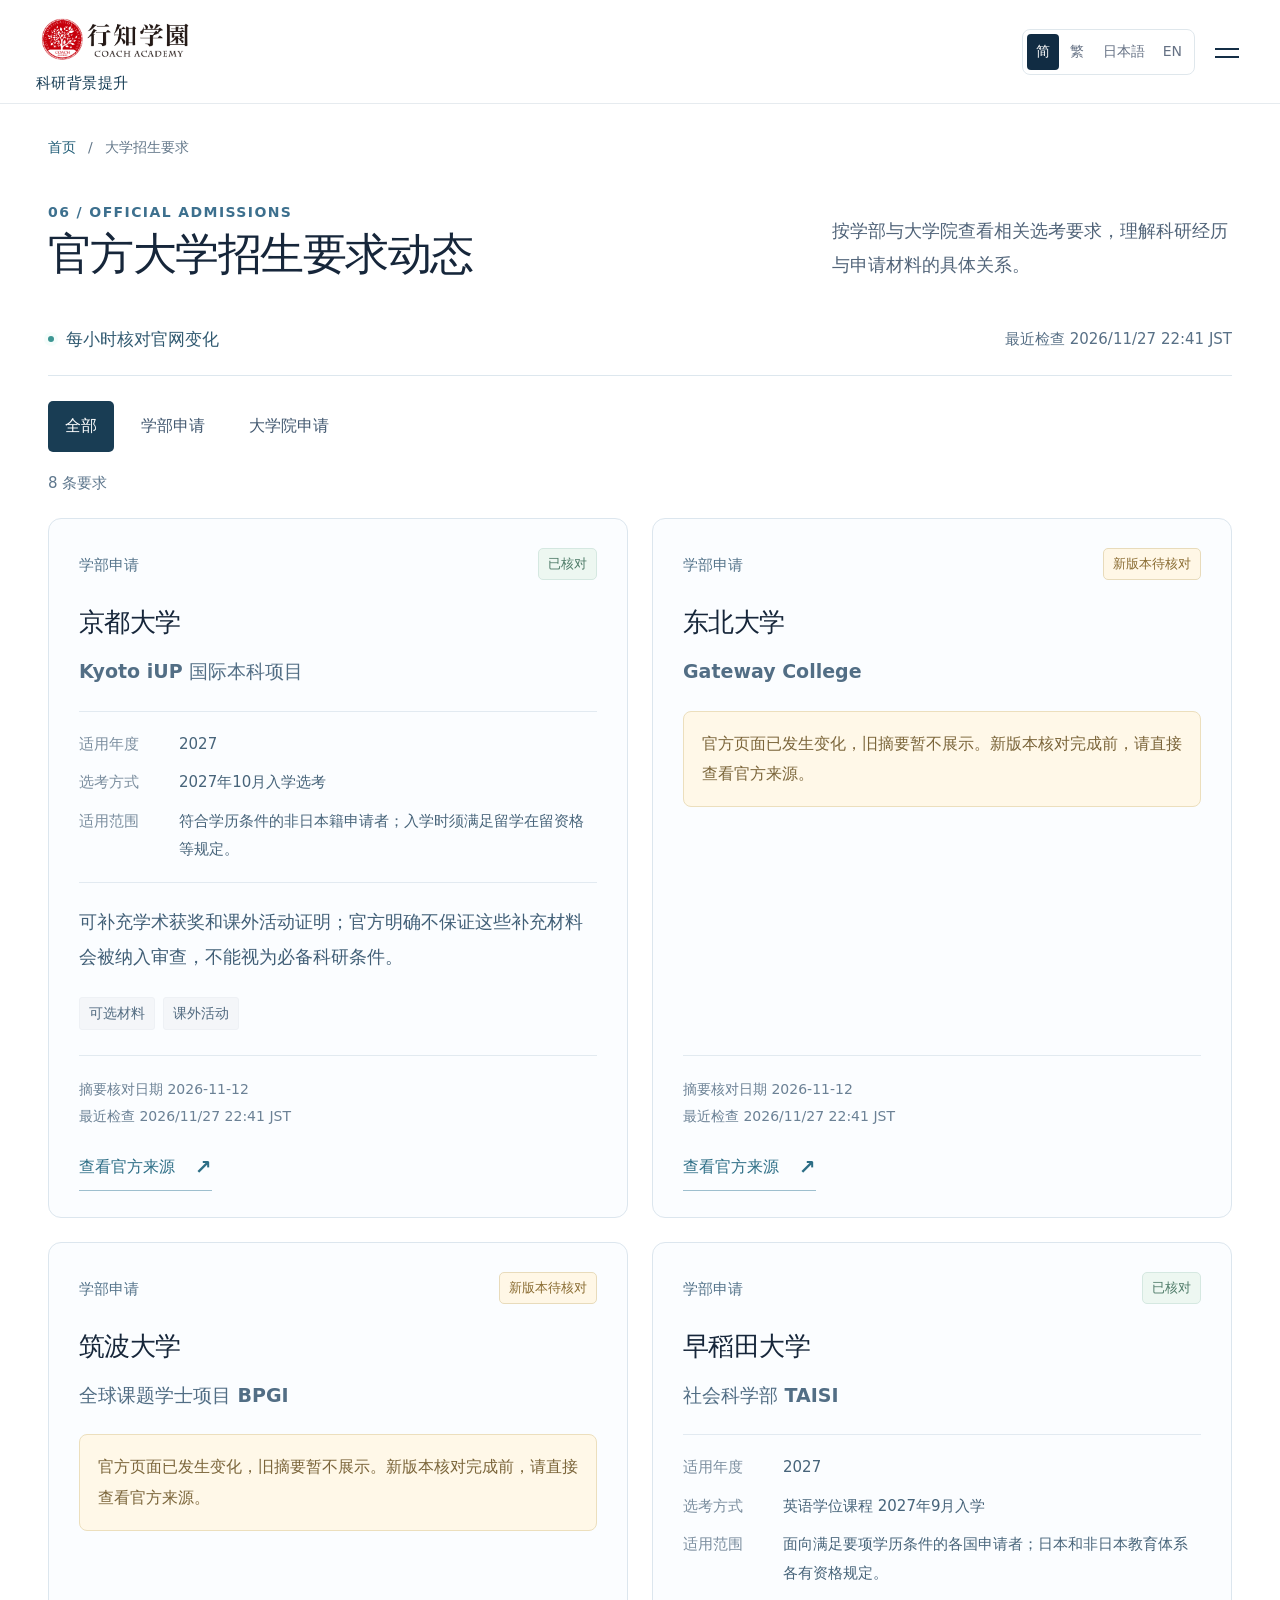
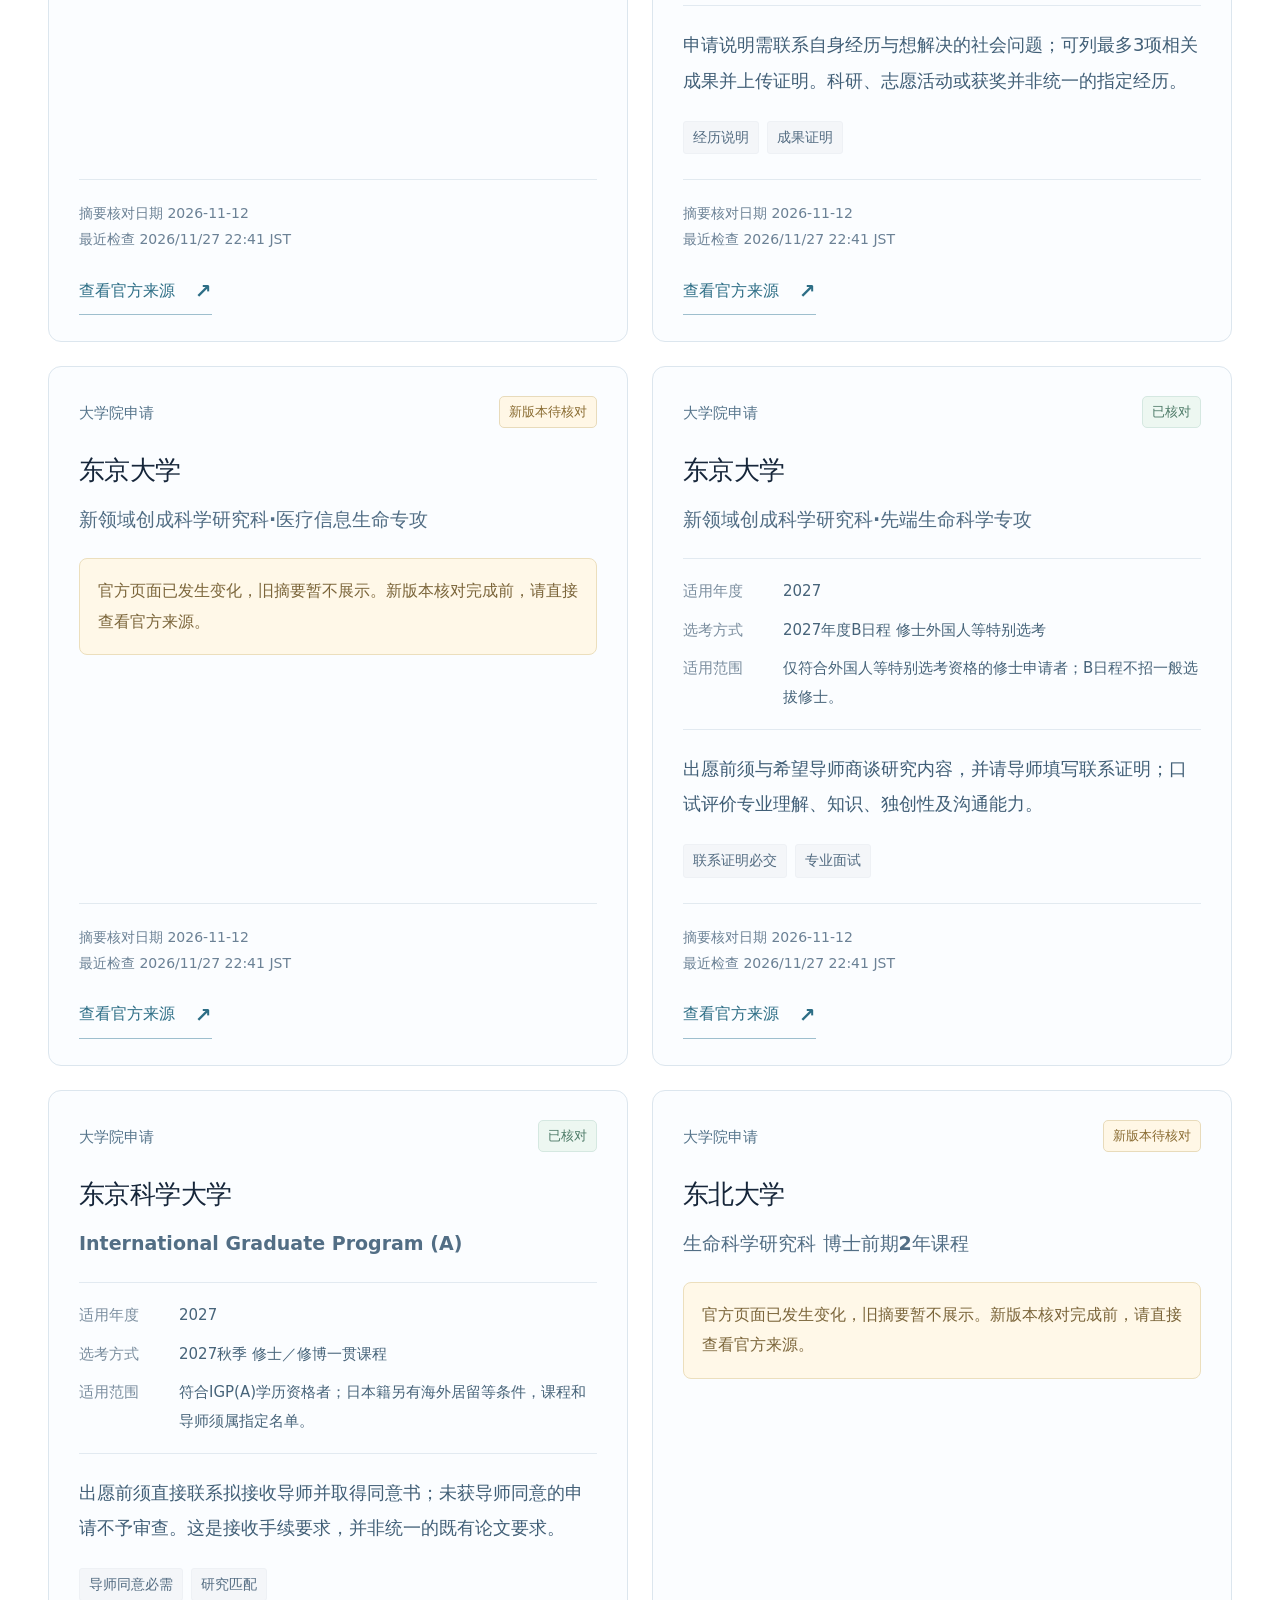
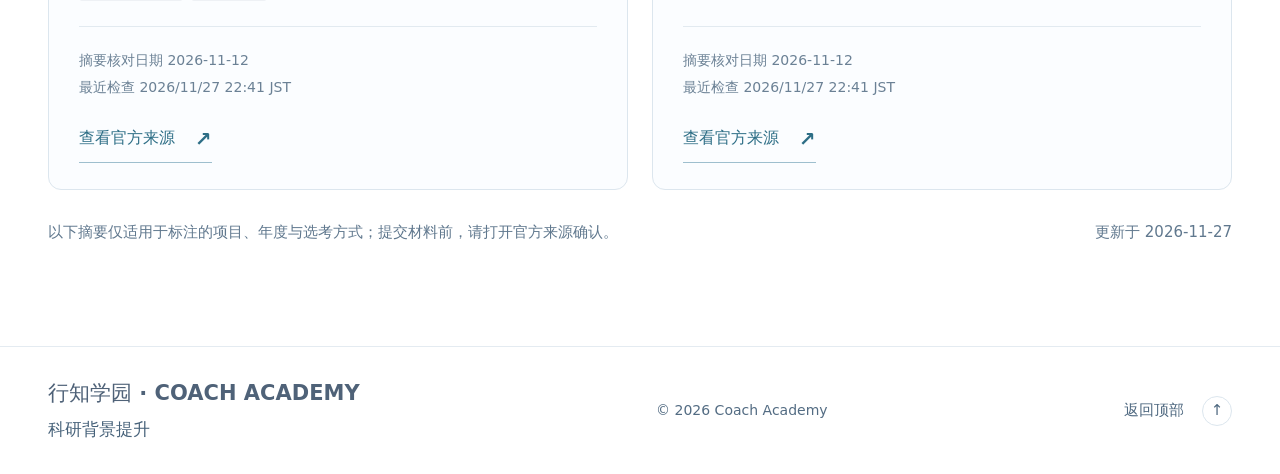
==== commit 3c1bb106: "Add Zhao's university wet-lab photo to research practice page Co-Authored-By: Claude Opus 5.5 <norep" ====
--- a/admissions.html
+++ b/admissions.html
@@ -22,8 +22,8 @@
   ]}
   </script>
   <link rel="icon" href="images/logo.png">
-  <link rel="stylesheet" href="assets/site.css?v=20261121-topics">
-  <script src="assets/site.js?v=20261123-zhao" defer></script>
+  <link rel="stylesheet" href="assets/site.css?v=20261127-zhao-lab">
+  <script src="assets/site.js?v=20261127-zhao-lab" defer></script>
 </head>
 <body data-page="admissions" data-page-title="navAdmissions">
 <a class="skip-link" href="#main" data-i18n="skip">跳转到正文</a>
--- a/assets/site.css
+++ b/assets/site.css
@@ -385,3 +385,8 @@
 .explore-grid{display:grid;grid-template-columns:repeat(3,minmax(0,1fr));gap:20px}.explore-card{display:block;position:relative;text-decoration:none;color:#142c43;border:1px solid #dce6ec;border-radius:12px;padding:28px;background:#f8fafb;transition:transform .2s,background .2s}.explore-card:hover{background:#edf5f5;transform:translateY(-3px)}.explore-card:focus-visible{outline:3px solid #237e91;outline-offset:4px}.explore-index{font-size:12px;letter-spacing:.12em;color:#547b8b}.explore-card h3{font-size:23px;margin:17px 0 10px}.explore-card p{font-size:16px;line-height:1.8;color:#61758a;margin:0 20px 0 0}.explore-arrow{position:absolute;right:24px;top:24px;font-size:24px;color:#387c81}.explore-card:last-child{grid-column:1/-1}.home-explore{padding-top:24px}
 @media(max-width:800px){.explore-grid{grid-template-columns:repeat(2,minmax(0,1fr))}.breadcrumbs{padding-top:25px}.section-heading h1{font-size:30px}}
 @media(max-width:500px){.explore-grid{grid-template-columns:1fr}.explore-card{padding:24px}.explore-card h3{font-size:22px}}
+
+/* University wet-lab feature: portrait photo beside the caption. */
+.lab-feature{grid-template-columns:minmax(0,.85fr) minmax(0,1.15fr)}
+.lab-feature .presentation-photo img{min-height:0;aspect-ratio:4/5;object-position:50% 45%}
+@media(max-width:800px){.lab-feature{grid-template-columns:1fr}.lab-feature .presentation-photo img{aspect-ratio:4/5}}
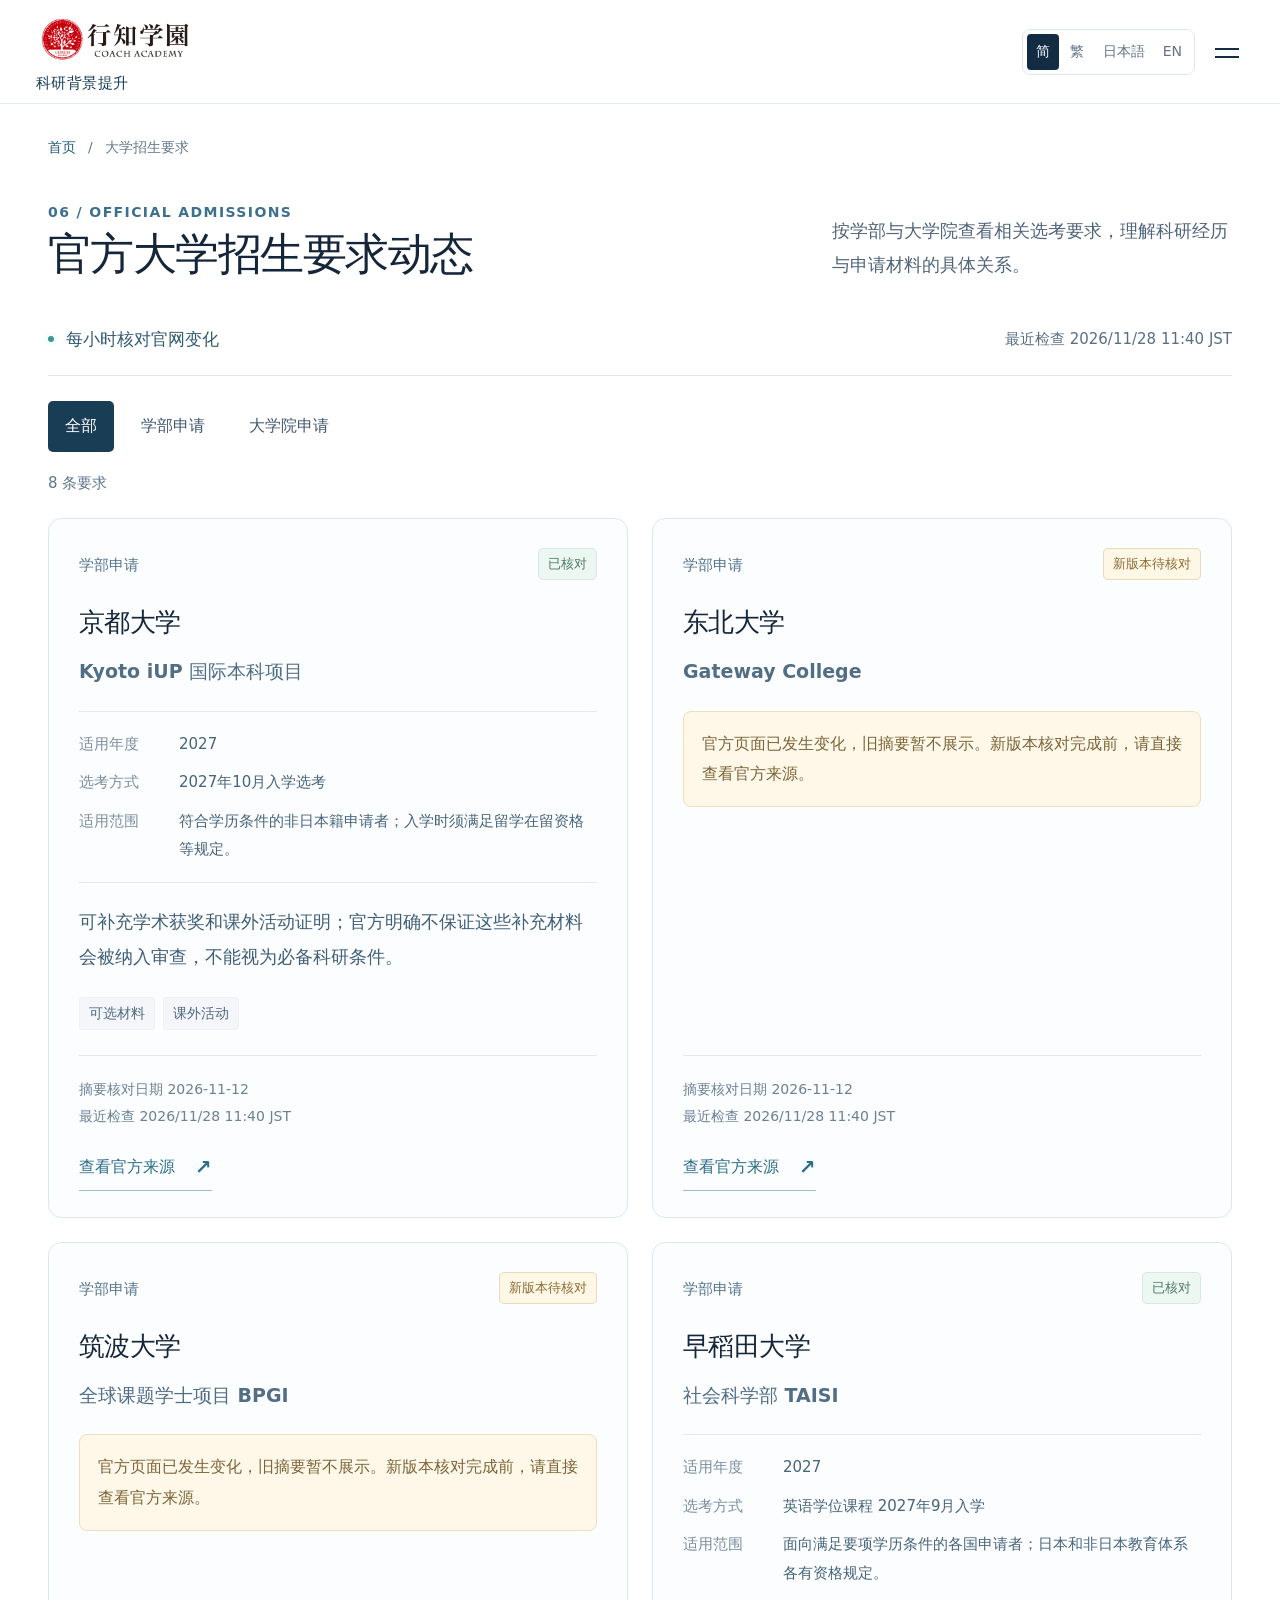
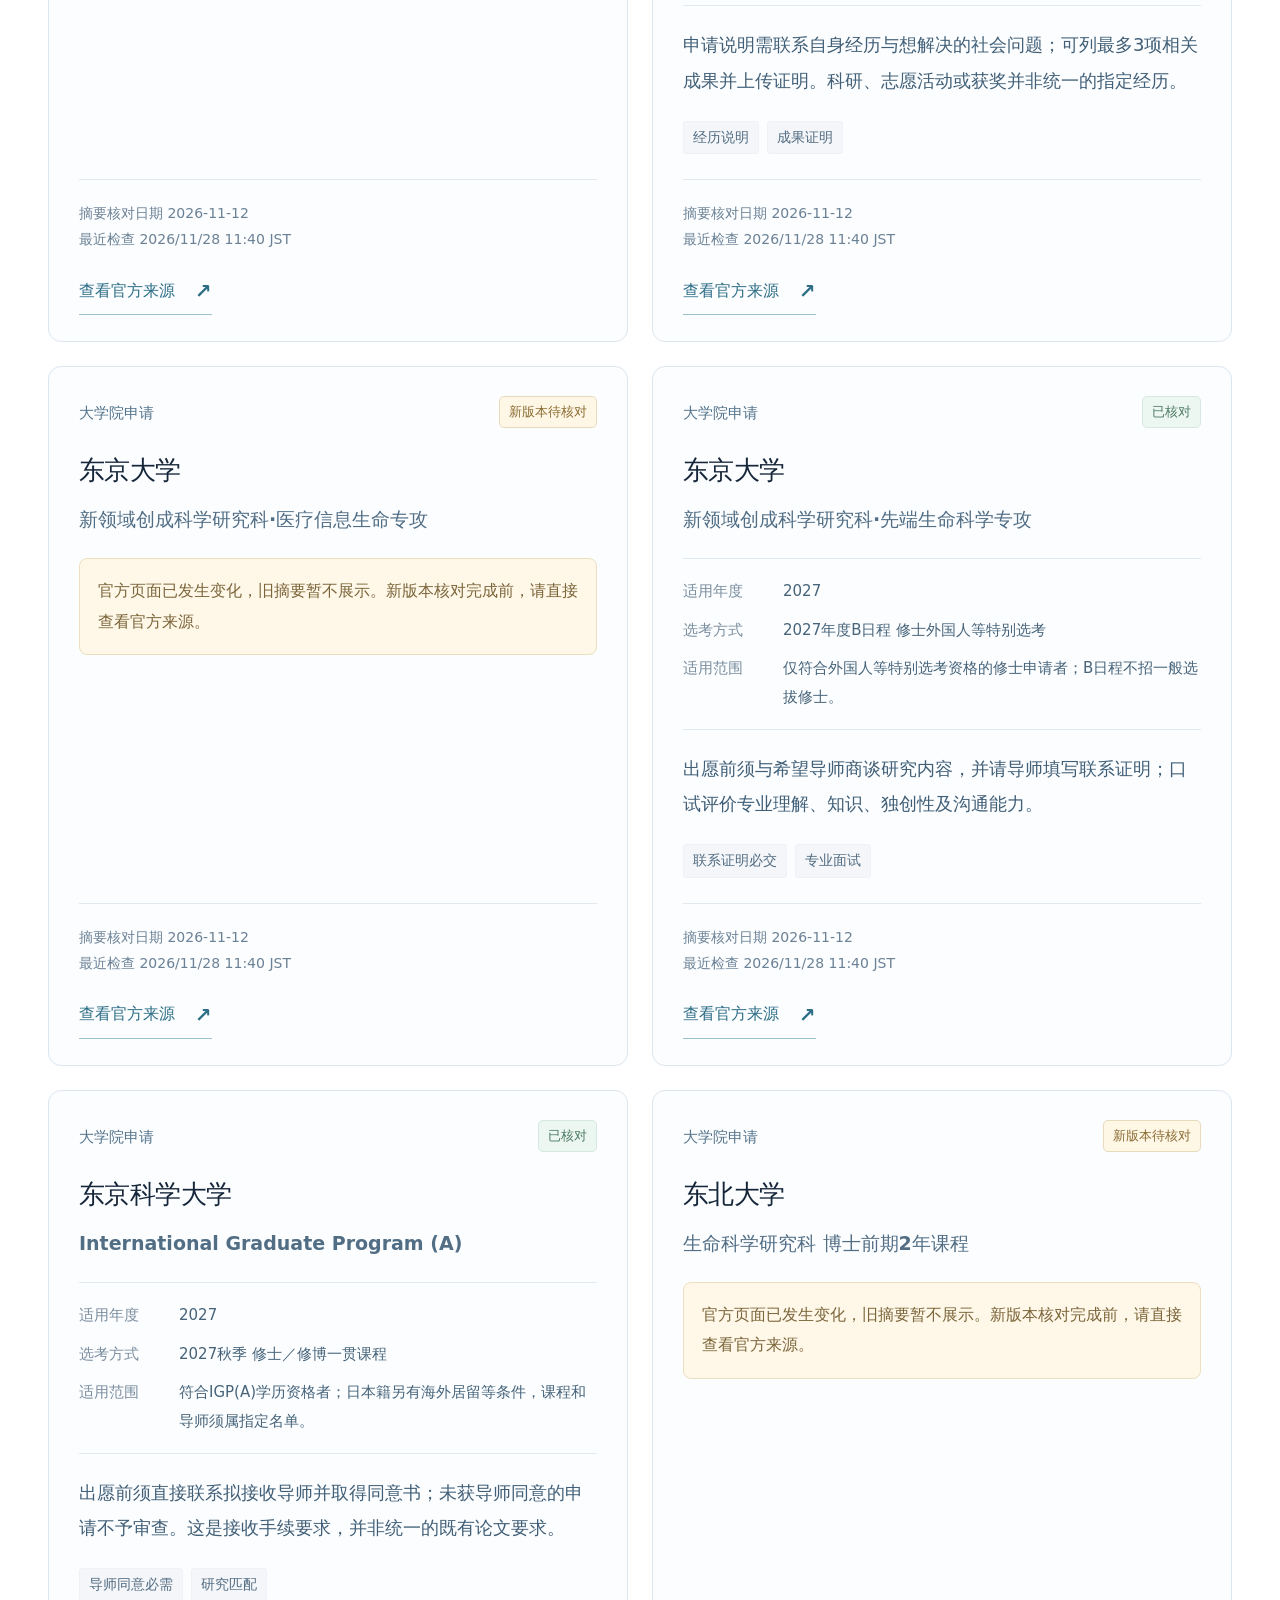
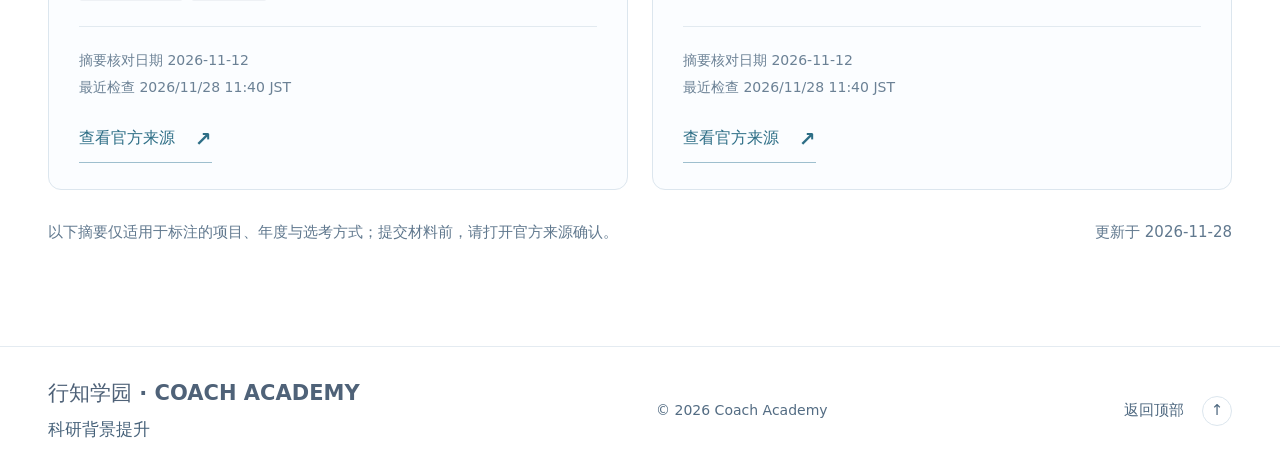
==== commit c59f7ef6: "Remove Zhao's wet-lab photo from research practice page Reverts 3c1bb10 at the user's request; keeps" ====
--- a/admissions.html
+++ b/admissions.html
@@ -22,8 +22,8 @@
   ]}
   </script>
   <link rel="icon" href="images/logo.png">
-  <link rel="stylesheet" href="assets/site.css?v=20261127-zhao-lab">
-  <script src="assets/site.js?v=20261127-zhao-lab" defer></script>
+  <link rel="stylesheet" href="assets/site.css?v=20261121-topics">
+  <script src="assets/site.js?v=20261123-zhao" defer></script>
 </head>
 <body data-page="admissions" data-page-title="navAdmissions">
 <a class="skip-link" href="#main" data-i18n="skip">跳转到正文</a>
--- a/assets/site.css
+++ b/assets/site.css
@@ -385,8 +385,3 @@
 .explore-grid{display:grid;grid-template-columns:repeat(3,minmax(0,1fr));gap:20px}.explore-card{display:block;position:relative;text-decoration:none;color:#142c43;border:1px solid #dce6ec;border-radius:12px;padding:28px;background:#f8fafb;transition:transform .2s,background .2s}.explore-card:hover{background:#edf5f5;transform:translateY(-3px)}.explore-card:focus-visible{outline:3px solid #237e91;outline-offset:4px}.explore-index{font-size:12px;letter-spacing:.12em;color:#547b8b}.explore-card h3{font-size:23px;margin:17px 0 10px}.explore-card p{font-size:16px;line-height:1.8;color:#61758a;margin:0 20px 0 0}.explore-arrow{position:absolute;right:24px;top:24px;font-size:24px;color:#387c81}.explore-card:last-child{grid-column:1/-1}.home-explore{padding-top:24px}
 @media(max-width:800px){.explore-grid{grid-template-columns:repeat(2,minmax(0,1fr))}.breadcrumbs{padding-top:25px}.section-heading h1{font-size:30px}}
 @media(max-width:500px){.explore-grid{grid-template-columns:1fr}.explore-card{padding:24px}.explore-card h3{font-size:22px}}
-
-/* University wet-lab feature: portrait photo beside the caption. */
-.lab-feature{grid-template-columns:minmax(0,.85fr) minmax(0,1.15fr)}
-.lab-feature .presentation-photo img{min-height:0;aspect-ratio:4/5;object-position:50% 45%}
-@media(max-width:800px){.lab-feature{grid-template-columns:1fr}.lab-feature .presentation-photo img{aspect-ratio:4/5}}
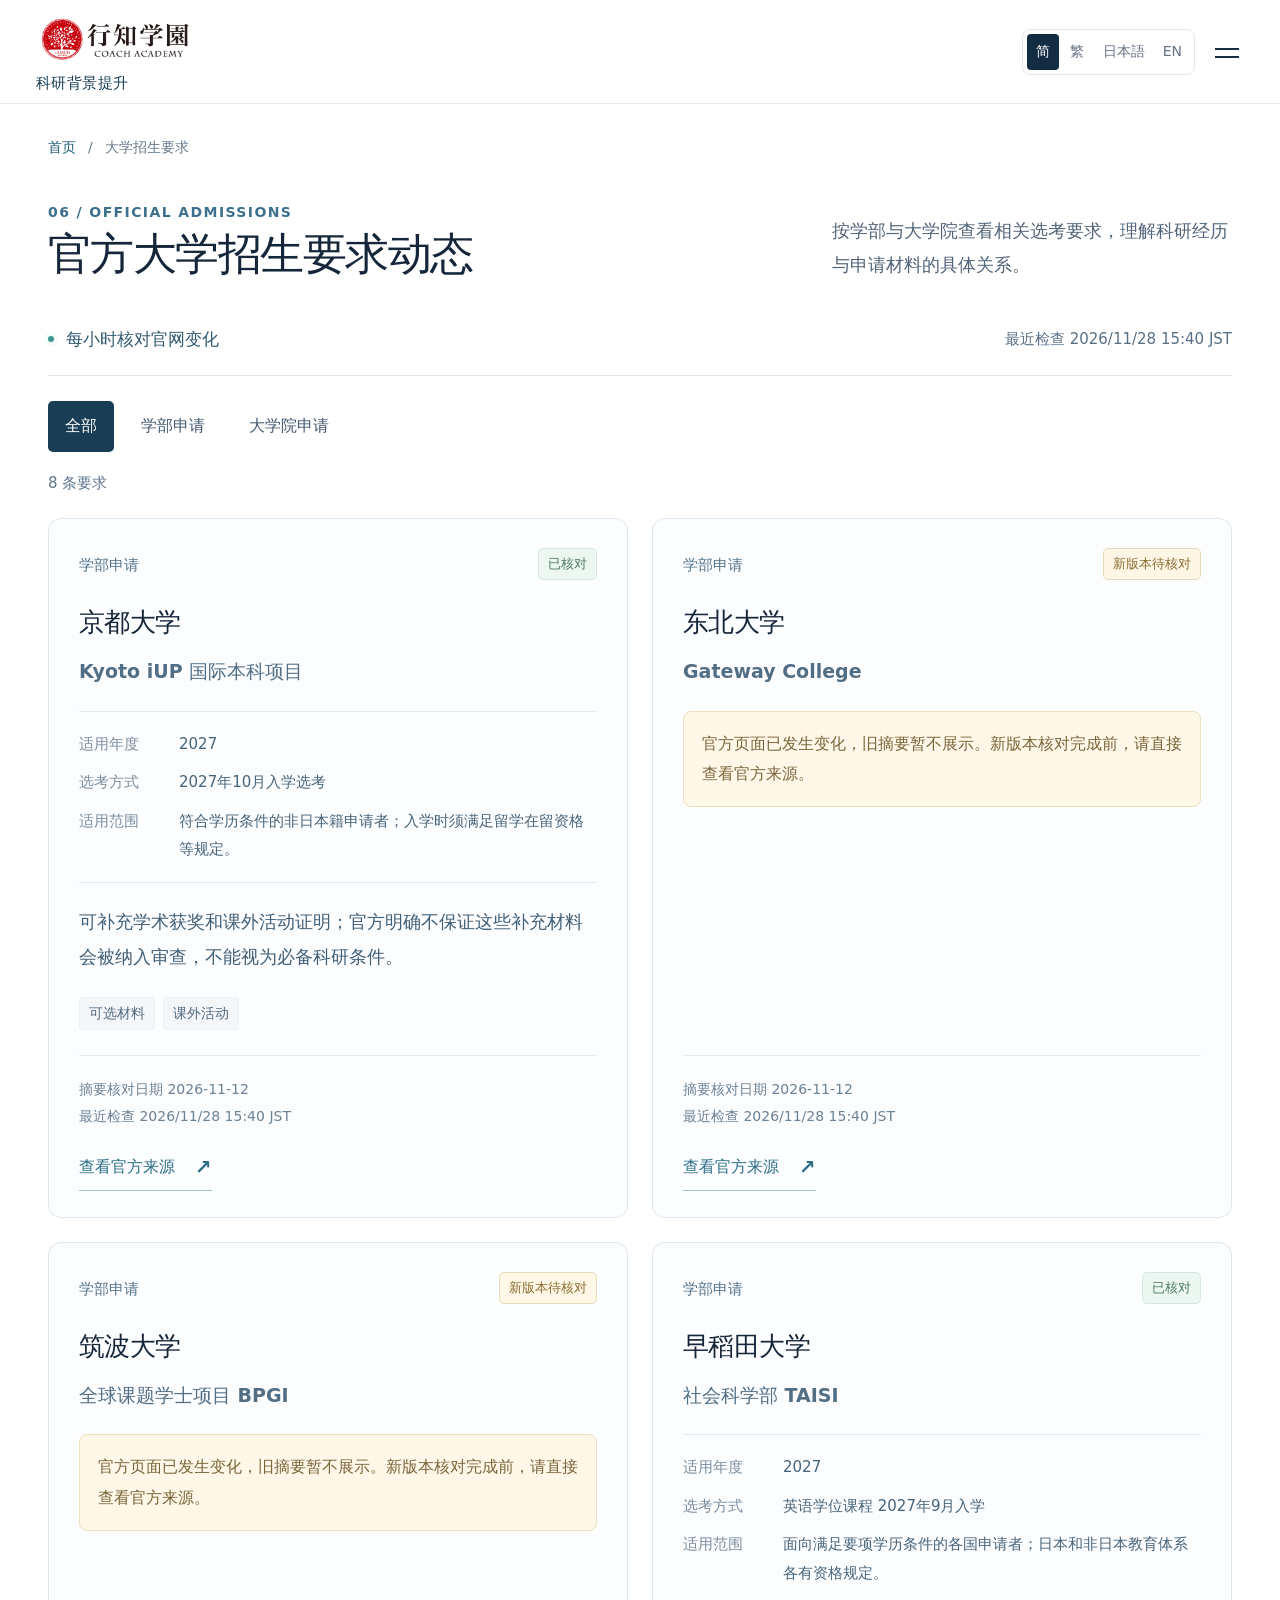
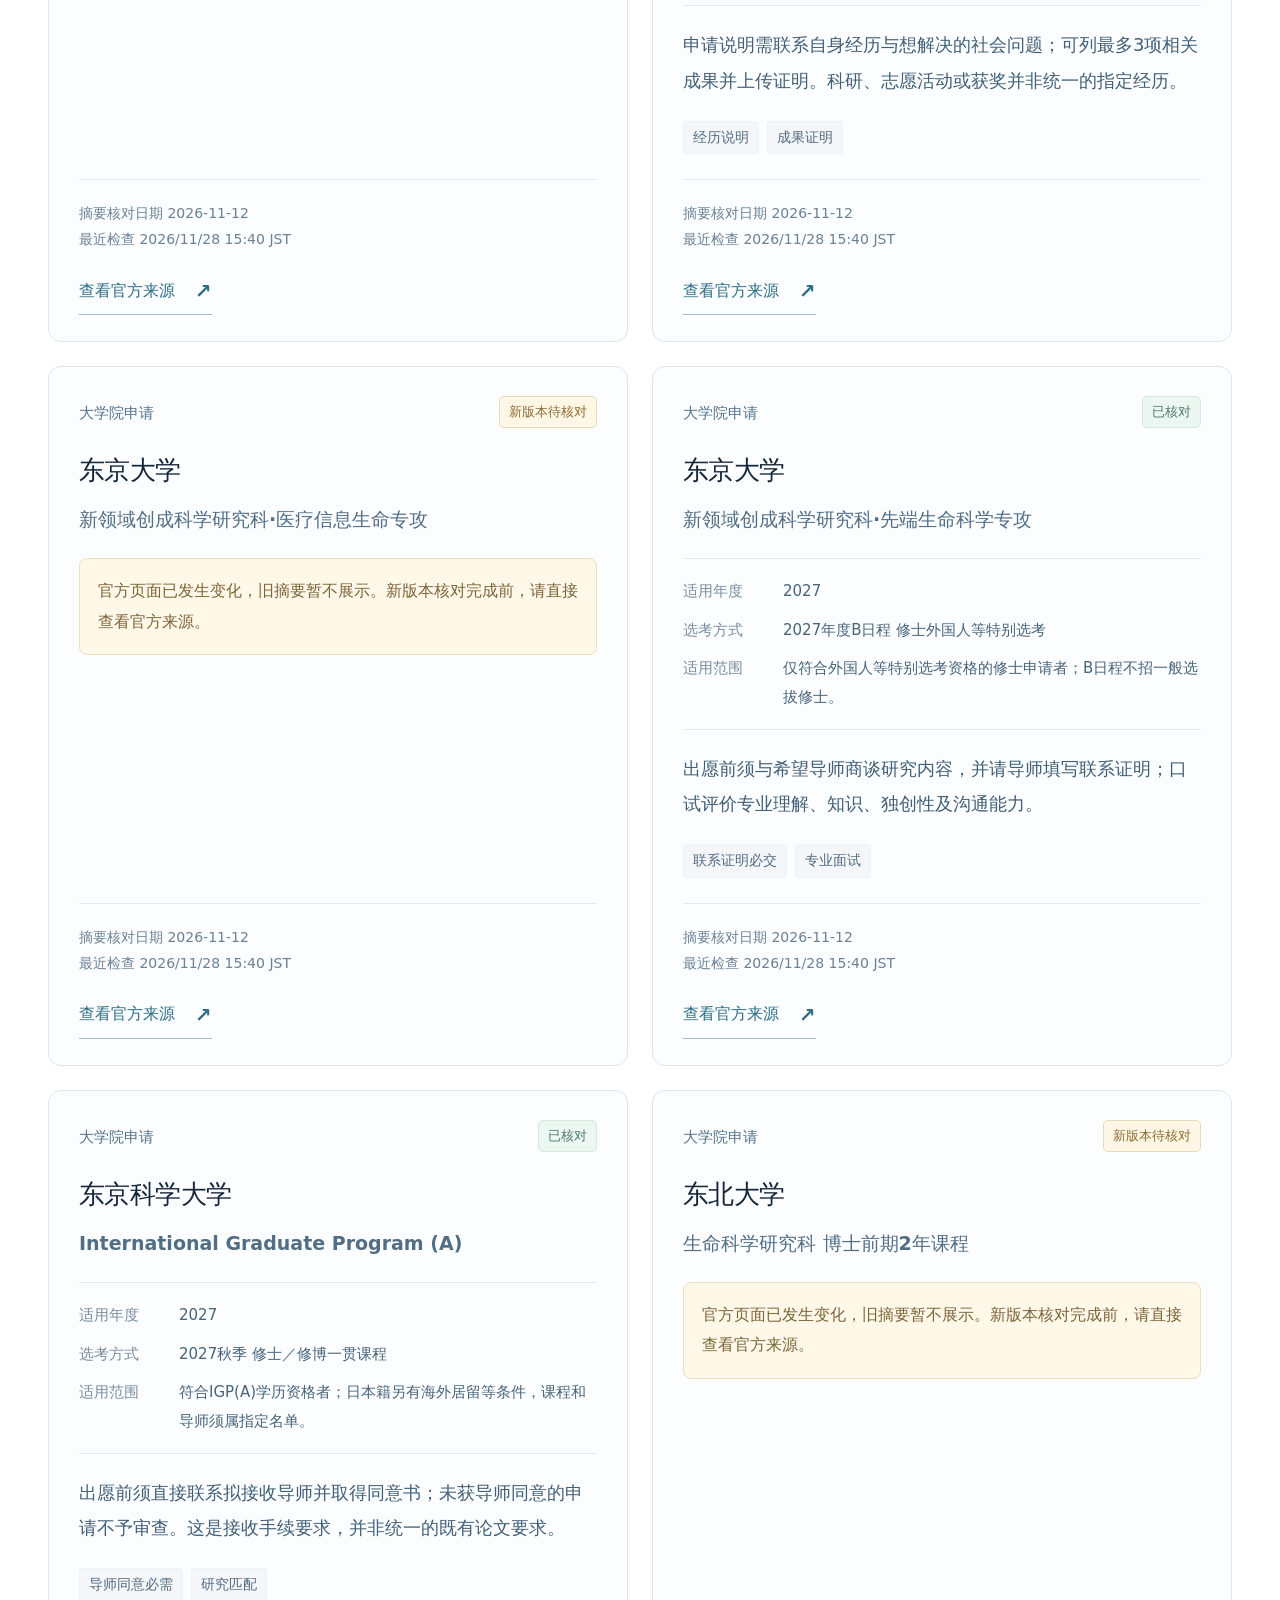
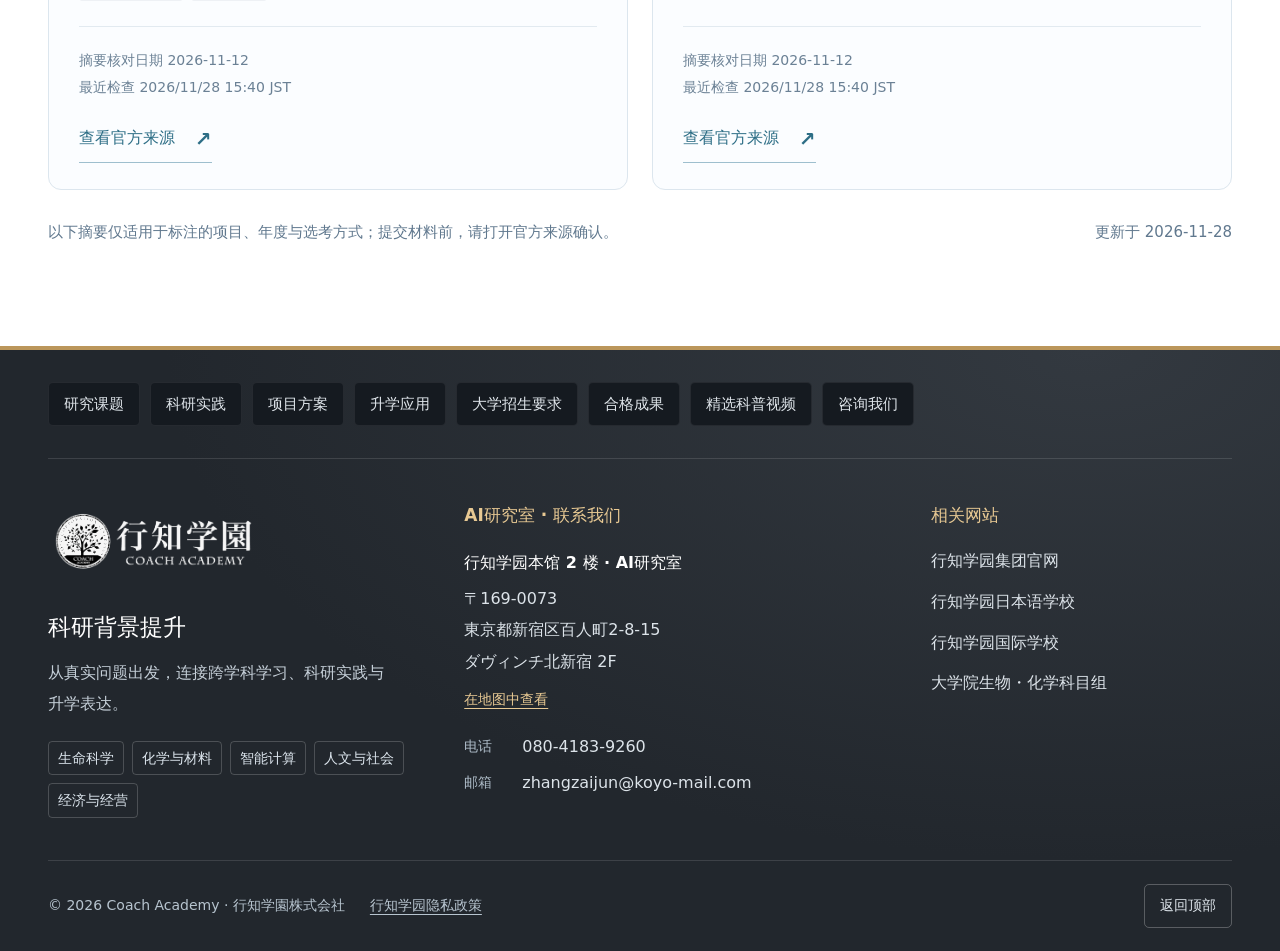
==== commit 40fed4c6: "Expand shared footer with AI research lab contact details" ====
--- a/admissions.html
+++ b/admissions.html
@@ -22,8 +22,9 @@
   ]}
   </script>
   <link rel="icon" href="images/logo.png">
-  <link rel="stylesheet" href="assets/site.css?v=20261121-topics">
-  <script src="assets/site.js?v=20261123-zhao" defer></script>
+  <link rel="stylesheet" href="assets/site.css?v=20261127-zhao-lab">
+  <link rel="stylesheet" href="assets/footer.css?v=20261128">
+  <script src="assets/site.js?v=20261128-footer" defer></script>
 </head>
 <body data-page="admissions" data-page-title="navAdmissions">
 <a class="skip-link" href="#main" data-i18n="skip">跳转到正文</a>
@@ -59,6 +60,56 @@
     </div>
   </section>
 </main>
-<footer class="site-footer"><div class="container footer-inner"><div><span class="footer-brand" data-i18n="footerBrand">行知学园 · COACH ACADEMY</span><p data-i18n="footerProgram">科研背景提升</p></div><p>© <span id="copyright-year">2026</span> Coach Academy</p><a href="#main" class="back-top"><span data-i18n="backTop">返回顶部</span><span aria-hidden="true">↑</span></a></div></footer>
+<footer class="site-footer site-footer-expanded" id="site-footer">
+  <div class="container">
+    <h2 class="sr-only" id="footer-navigation-title" data-i18n="footerNavigation">网站导航</h2>
+    <nav class="footer-navigation" aria-labelledby="footer-navigation-title">
+      <a href="topics.html" data-i18n="navTopics">研究方向</a>
+      <a href="practice.html" data-i18n="navPractice">科研实践</a>
+      <a href="programs.html" data-i18n="navPrograms">项目方案</a>
+      <a href="applications.html" data-i18n="navApplications">升学应用</a>
+      <a href="admissions.html" data-i18n="navAdmissions">大学招生要求</a>
+      <a href="honors.html" data-i18n="navHonors">合格成果</a>
+      <a href="index.html#featured-videos" data-i18n="footerVideos">精选科普视频</a>
+      <a href="contact.html" data-i18n="navContact">咨询我们</a>
+    </nav>
+    <div class="footer-details">
+      <div class="footer-identity">
+        <a class="footer-logo" href="index.html"><img src="images/logo.png" width="1011" height="367" alt="行知学园 Coach Academy" loading="lazy"></a>
+        <p class="footer-program" data-i18n="footerProgram">科研背景提升</p>
+        <p class="footer-summary" data-i18n="footerSummary">从真实问题出发，连接跨学科学习、科研实践与升学表达。</p>
+        <div class="footer-keywords">
+          <a href="topics.html?category=life#topics" data-i18n="artLife">生命科学</a>
+          <a href="topics.html?category=materials#topics" data-i18n="artChemistry">化学与材料</a>
+          <a href="topics.html?category=computing#topics" data-i18n="artAI">智能计算</a>
+          <a href="topics.html?category=society#topics" data-i18n="artHumanities">人文与社会</a>
+          <a href="topics.html?category=economics#topics" data-i18n="artBusiness">经济与经营</a>
+        </div>
+      </div>
+      <section class="footer-contact" aria-labelledby="footer-contact-title">
+        <h2 id="footer-contact-title" data-i18n="footerContactHeading">AI研究室 · 联系我们</h2>
+        <address><span class="footer-room" data-i18n="footerRoom">行知学园本馆 2 楼 · AI研究室</span><span lang="ja">〒169-0073<br>東京都新宿区百人町2-8-15<br>ダヴィンチ北新宿 2F</span></address>
+        <a class="footer-map" href="https://www.google.com/maps/search/?api=1&amp;query=%E6%9D%B1%E4%BA%AC%E9%83%BD%E6%96%B0%E5%AE%BF%E5%8C%BA%E7%99%BE%E4%BA%BA%E7%94%BA2-8-15%20%E3%83%80%E3%83%B4%E3%82%A3%E3%83%B3%E3%83%81%E5%8C%97%E6%96%B0%E5%AE%BF" target="_blank" rel="noopener" data-i18n="footerMap">在地图中查看</a>
+        <dl>
+          <div><dt data-i18n="footerPhone">电话</dt><dd><a href="tel:+818041839260">080-4183-9260</a></dd></div>
+          <div><dt data-i18n="footerEmail">邮箱</dt><dd><a href="mailto:zhangzaijun@koyo-mail.com">zhangzaijun@koyo-mail.com</a></dd></div>
+        </dl>
+      </section>
+      <section class="footer-related" aria-labelledby="footer-related-title">
+        <h2 id="footer-related-title" data-i18n="footerRelatedHeading">相关网站</h2>
+        <ul>
+          <li><a href="https://coach-ac.co.jp/" target="_blank" rel="noopener" data-i18n="footerOfficial">行知学园集团官网</a></li>
+          <li><a href="https://jp.coach-japanese.com/" target="_blank" rel="noopener" data-i18n="footerJapanese">行知学园日本语学校</a></li>
+          <li><a href="https://www.coach-international.jp/jp" target="_blank" rel="noopener" data-i18n="footerInternational">行知学园国际学校</a></li>
+          <li><a href="https://daigakuin.coach-ai-assist.com/" target="_blank" rel="noopener" data-i18n="footerGraduate">大学院生物・化学科目组</a></li>
+        </ul>
+      </section>
+    </div>
+    <div class="footer-bottom">
+      <div class="footer-legal"><p>© <span id="copyright-year">2026</span> Coach Academy · 行知学園株式会社</p><a href="https://coach-ac.co.jp/privacy-policy" target="_blank" rel="noopener" data-i18n="footerPrivacy">行知学园隐私政策</a></div>
+      <a class="footer-top-link" href="#main" data-i18n="backTop">返回顶部</a>
+    </div>
+  </div>
+</footer>
 </body>
 </html>
--- a/assets/site.css
+++ b/assets/site.css
@@ -385,3 +385,8 @@
 .explore-grid{display:grid;grid-template-columns:repeat(3,minmax(0,1fr));gap:20px}.explore-card{display:block;position:relative;text-decoration:none;color:#142c43;border:1px solid #dce6ec;border-radius:12px;padding:28px;background:#f8fafb;transition:transform .2s,background .2s}.explore-card:hover{background:#edf5f5;transform:translateY(-3px)}.explore-card:focus-visible{outline:3px solid #237e91;outline-offset:4px}.explore-index{font-size:12px;letter-spacing:.12em;color:#547b8b}.explore-card h3{font-size:23px;margin:17px 0 10px}.explore-card p{font-size:16px;line-height:1.8;color:#61758a;margin:0 20px 0 0}.explore-arrow{position:absolute;right:24px;top:24px;font-size:24px;color:#387c81}.explore-card:last-child{grid-column:1/-1}.home-explore{padding-top:24px}
 @media(max-width:800px){.explore-grid{grid-template-columns:repeat(2,minmax(0,1fr))}.breadcrumbs{padding-top:25px}.section-heading h1{font-size:30px}}
 @media(max-width:500px){.explore-grid{grid-template-columns:1fr}.explore-card{padding:24px}.explore-card h3{font-size:22px}}
+
+/* University wet-lab feature: portrait photo beside the caption. */
+.lab-feature{grid-template-columns:minmax(0,.85fr) minmax(0,1.15fr)}
+.lab-feature .presentation-photo img{min-height:0;aspect-ratio:4/5;object-position:50% 45%}
+@media(max-width:800px){.lab-feature{grid-template-columns:1fr}.lab-feature .presentation-photo img{aspect-ratio:4/5}}
--- a/assets/footer.css
+++ b/assets/footer.css
@@ -0,0 +1,41 @@
+/* Shared footer: public research links and AI laboratory contact details. */
+.site-footer-expanded{padding:0;border-top:4px solid #bb965b;background:radial-gradient(ellipse at 85% 0,#333940 0,transparent 60%),#22272d;color:#dce3e9}
+.footer-navigation{display:flex;flex-wrap:wrap;gap:10px;padding-block:32px;border-bottom:1px solid #ffffff1f}
+.footer-navigation a{display:inline-flex;align-items:center;min-height:44px;padding:8px 15px;border:1px solid #ffffff12;border-radius:5px;background:#151a20;color:#e0e6eb;font-size:15px;line-height:1.6;transition:background .2s,border-color .2s}
+.footer-navigation a:hover{background:#35414c;border-color:#bb965b}
+.footer-details{display:grid;grid-template-columns:1.1fr 1.25fr .9fr;gap:48px;padding-block:42px}
+.footer-identity{min-width:0}
+.footer-logo{display:inline-block;margin-bottom:18px}
+.footer-logo img{width:220px;height:auto;filter:grayscale(1) invert(1) brightness(1.35);opacity:.96}
+.site-footer-expanded .footer-program{font-size:23px;line-height:1.6;font-weight:650;color:#fff;margin-bottom:12px}
+.footer-summary{font-size:16px;line-height:1.9;color:#c5cfd8;max-width:340px}
+.footer-keywords{display:flex;flex-wrap:wrap;gap:8px;margin-top:22px}
+.footer-keywords a{font-size:14px;line-height:1.6;padding:5px 9px;border:1px solid #ffffff30;border-radius:4px;color:#dbe4ec}
+.footer-keywords a:hover{border-color:#cfb17f;color:#fff}
+.footer-contact,.footer-related{min-width:0}
+.footer-details h2{font-size:17px;line-height:1.7;font-weight:600;color:#e8c993;margin:0 0 17px}
+.footer-contact address{font-style:normal;font-size:16px;line-height:1.95;color:#dce3e9}
+.footer-room{display:block;color:#fff;font-weight:550;margin-bottom:5px}
+.footer-map{display:inline-block;margin-top:10px;font-size:14px;color:#e8c993;text-decoration:underline;text-underline-offset:4px}
+.footer-contact dl{margin:19px 0 0;display:grid;gap:9px;font-size:16px;line-height:1.7}
+.footer-contact dl>div{display:grid;grid-template-columns:46px minmax(0,1fr);gap:12px}
+.footer-contact dt{color:#afbdc9;font-size:14px;padding-top:2px}
+.footer-contact dd{margin:0;min-width:0}
+.footer-contact dd a{overflow-wrap:anywhere}
+.footer-contact dd a:hover{color:#e8c993;text-decoration:underline;text-underline-offset:4px}
+.footer-related ul{list-style:none;margin:0;padding:0;display:grid;gap:12px}
+.footer-related li{font-size:16px;line-height:1.8}
+.footer-related a:hover{color:#e8c993;text-decoration:underline;text-underline-offset:4px}
+.footer-bottom{display:flex;justify-content:space-between;align-items:center;flex-wrap:wrap;gap:18px;padding-block:23px;border-top:1px solid #ffffff1f;font-size:14px;line-height:1.8;color:#b7c4cf}
+.footer-legal{display:flex;align-items:center;flex-wrap:wrap;gap:12px 25px}
+.footer-legal a{text-decoration:underline;text-underline-offset:4px}
+.footer-top-link{display:inline-flex;align-items:center;justify-content:center;min-height:44px;padding:8px 15px;border:1px solid #ffffff40;border-radius:5px;color:#e1e8ee;font-size:14px;white-space:nowrap}
+.footer-top-link:hover{border-color:#bb965b;background:#35414c}
+.site-footer-expanded :focus-visible{outline-color:#f0ce96}
+.contact-lab{margin-top:26px;padding-top:22px;border-top:1px solid #d5e0e9;font-size:16px;line-height:1.9;color:#405a70}
+.contact-lab address{font-style:normal;margin-bottom:12px}
+.contact-lab .contact-lab-room{display:block;font-weight:650;color:#183e56;margin-bottom:5px}
+.contact-lab p{margin:0 0 8px;font-size:16px}
+.contact-lab a{text-decoration:underline;text-underline-offset:4px;color:#24687b;overflow-wrap:anywhere}
+@media(max-width:1050px){.footer-details{grid-template-columns:1fr 1.1fr;gap:32px}.footer-related{grid-column:1/-1}.footer-related ul{display:flex;flex-wrap:wrap;gap:12px 30px}.footer-summary{max-width:none}}
+@media(max-width:650px){.footer-navigation{padding-block:25px;gap:8px}.footer-navigation a{font-size:14px;padding:8px 11px}.footer-details{grid-template-columns:minmax(0,1fr);gap:30px;padding-block:32px}.footer-related{grid-column:auto}.footer-logo img{width:210px}.site-footer-expanded .footer-program{font-size:22px}.footer-related ul{display:grid;gap:10px}.footer-bottom{align-items:flex-start;padding-block:22px;gap:20px}.footer-legal{display:block}.footer-legal a{display:inline-block;margin-top:8px}.contact-lab{font-size:16px}.footer-top-link{margin-left:auto}}
